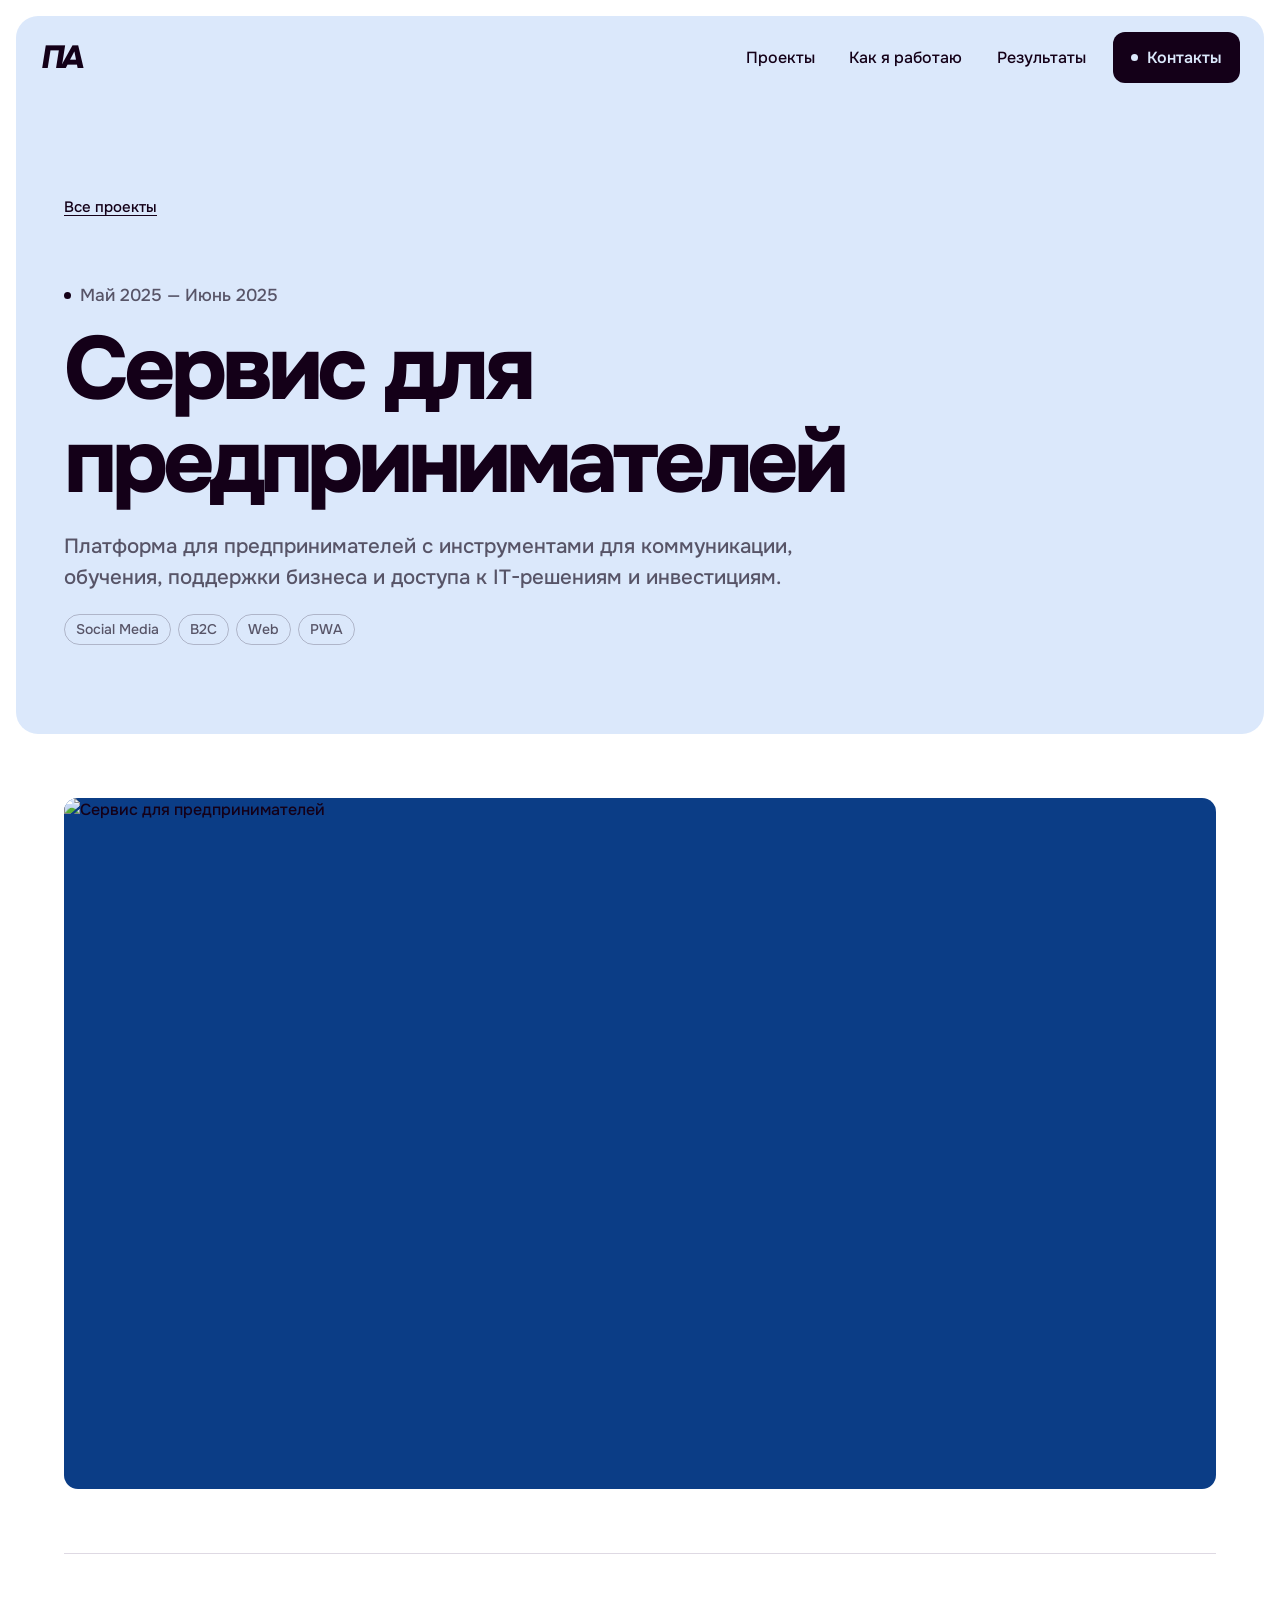
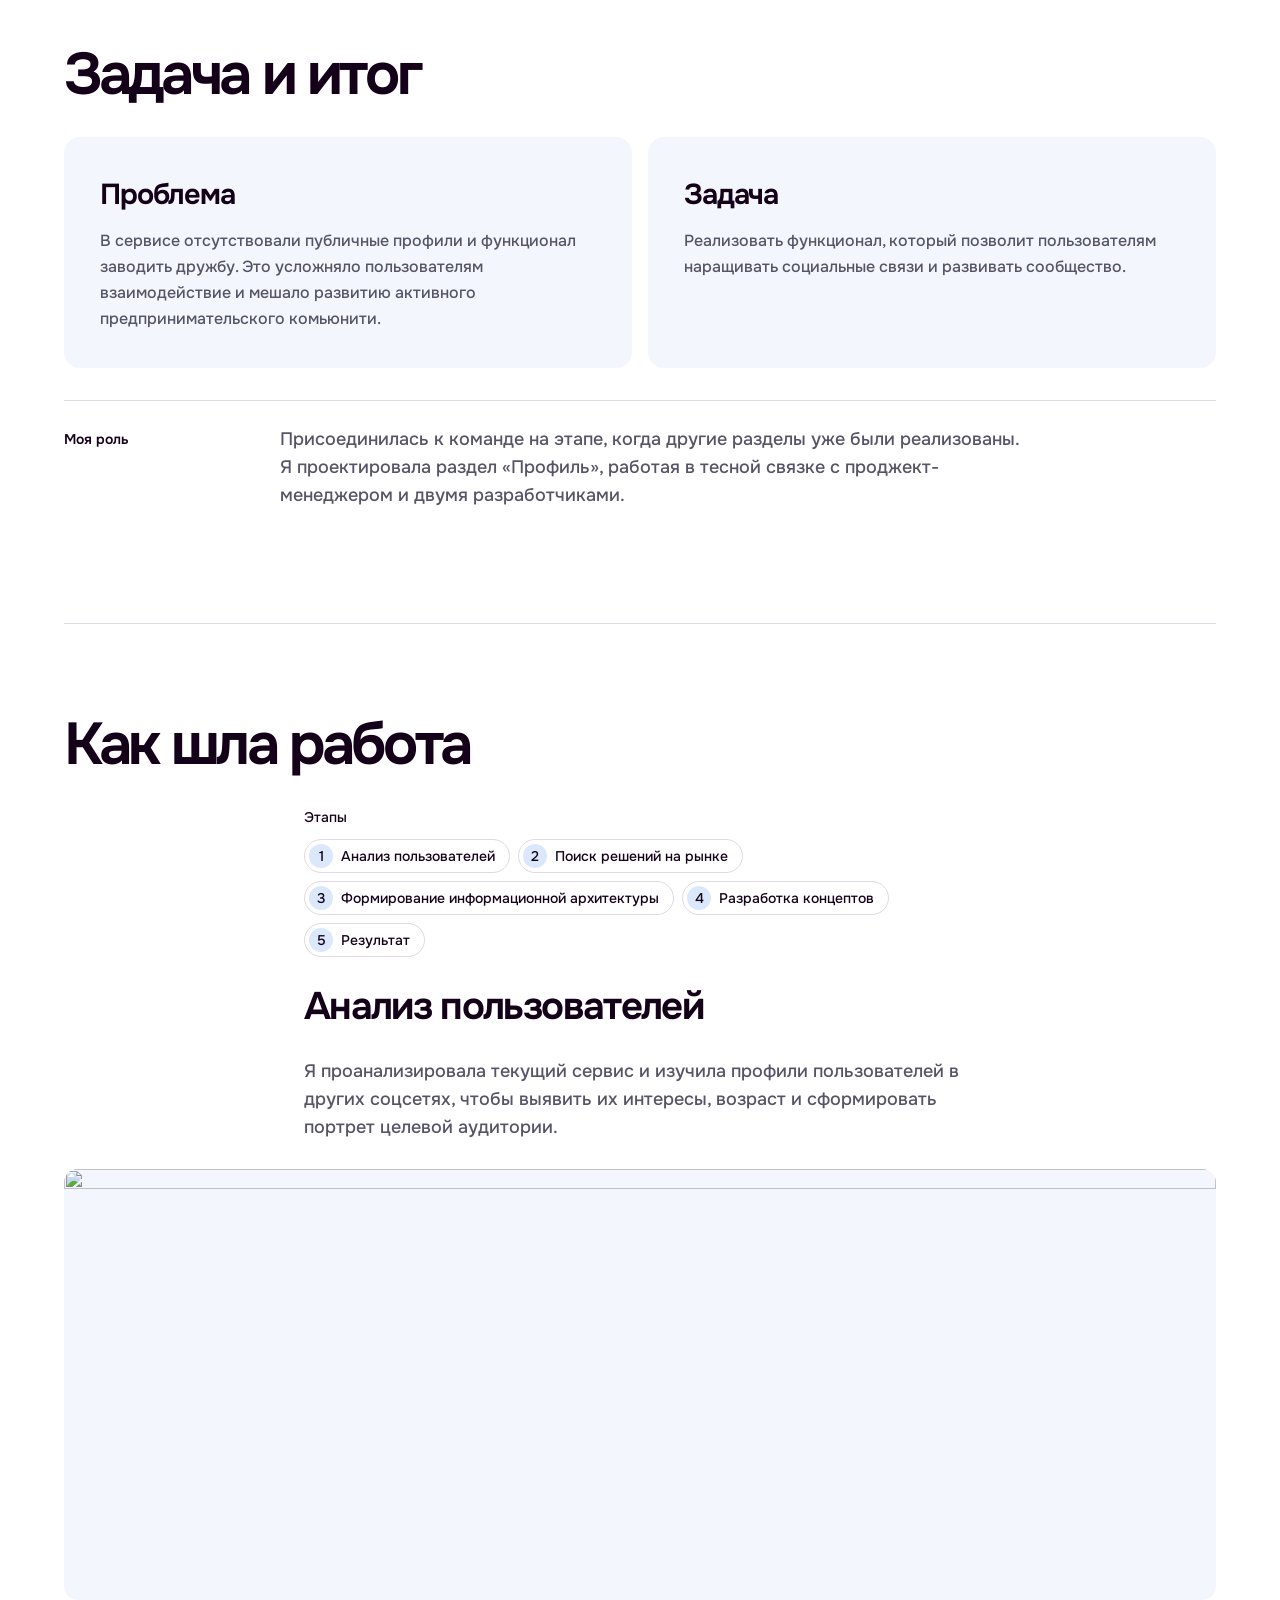
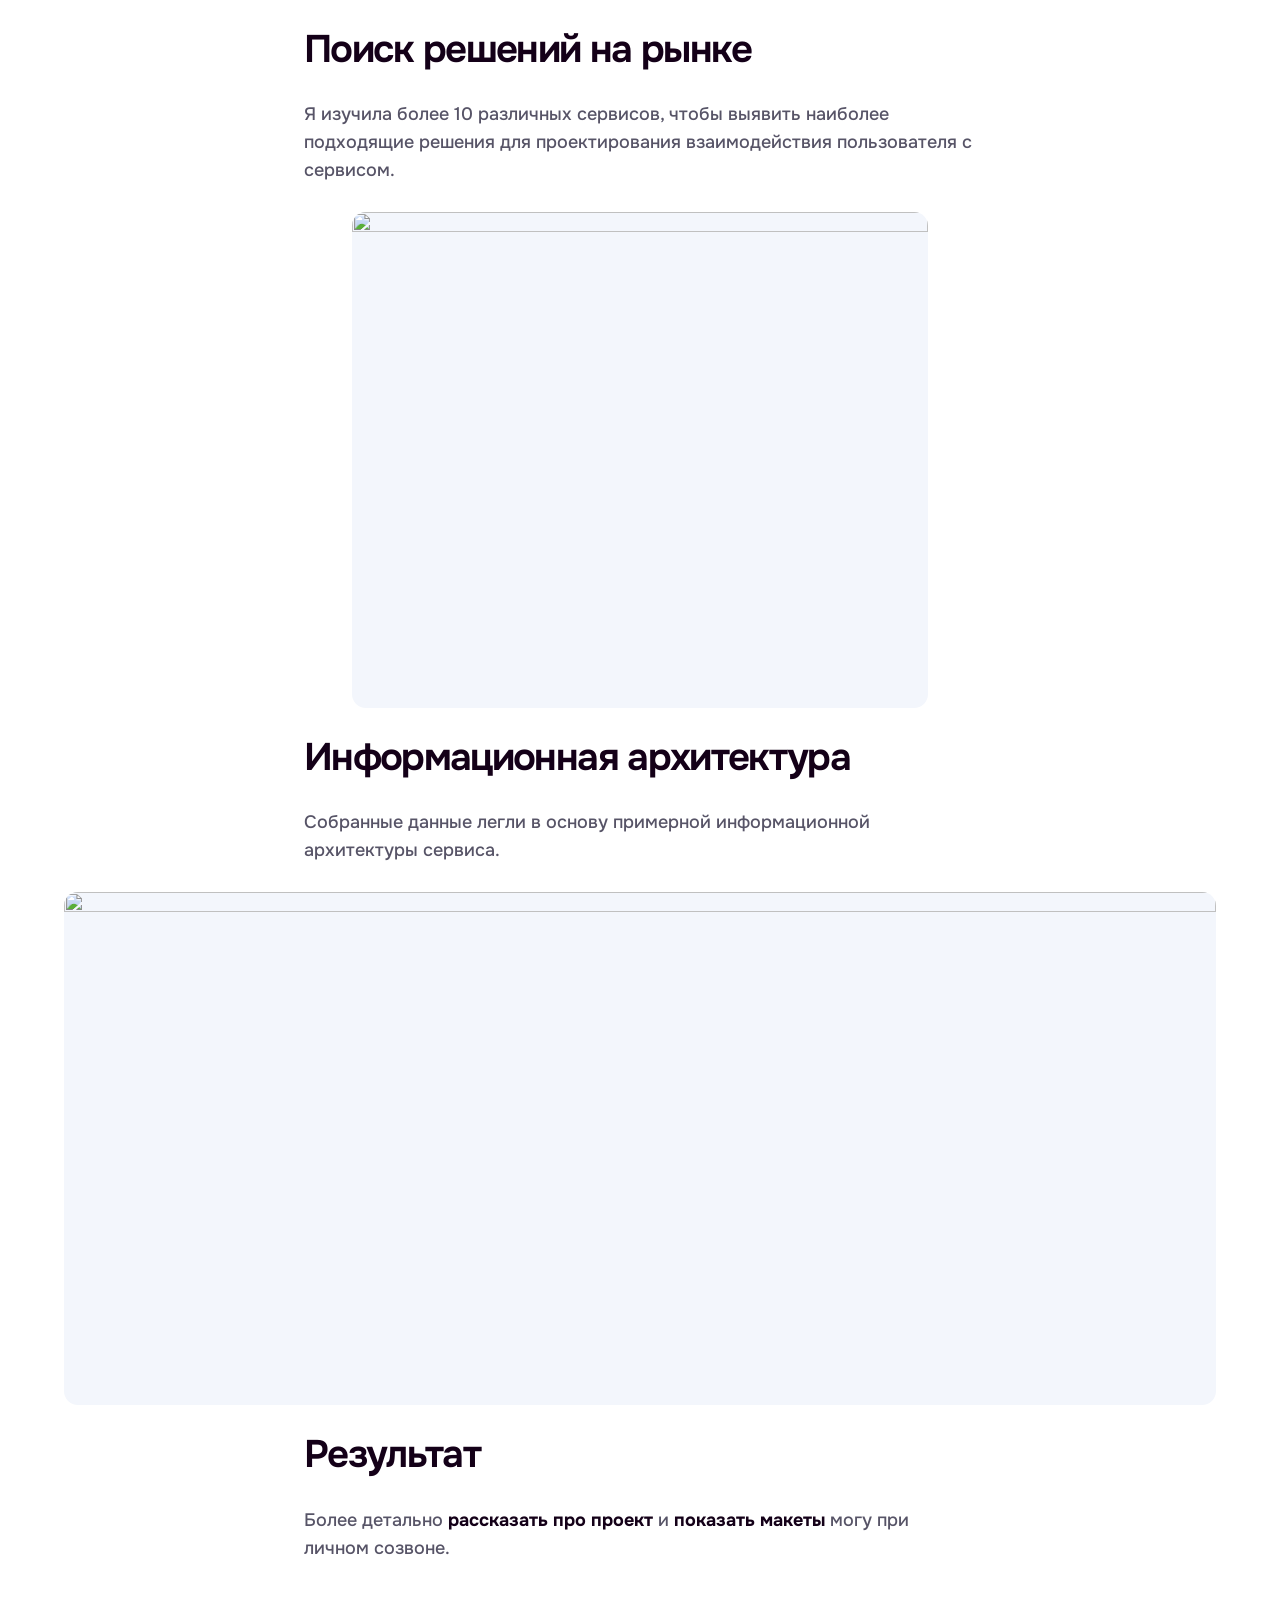
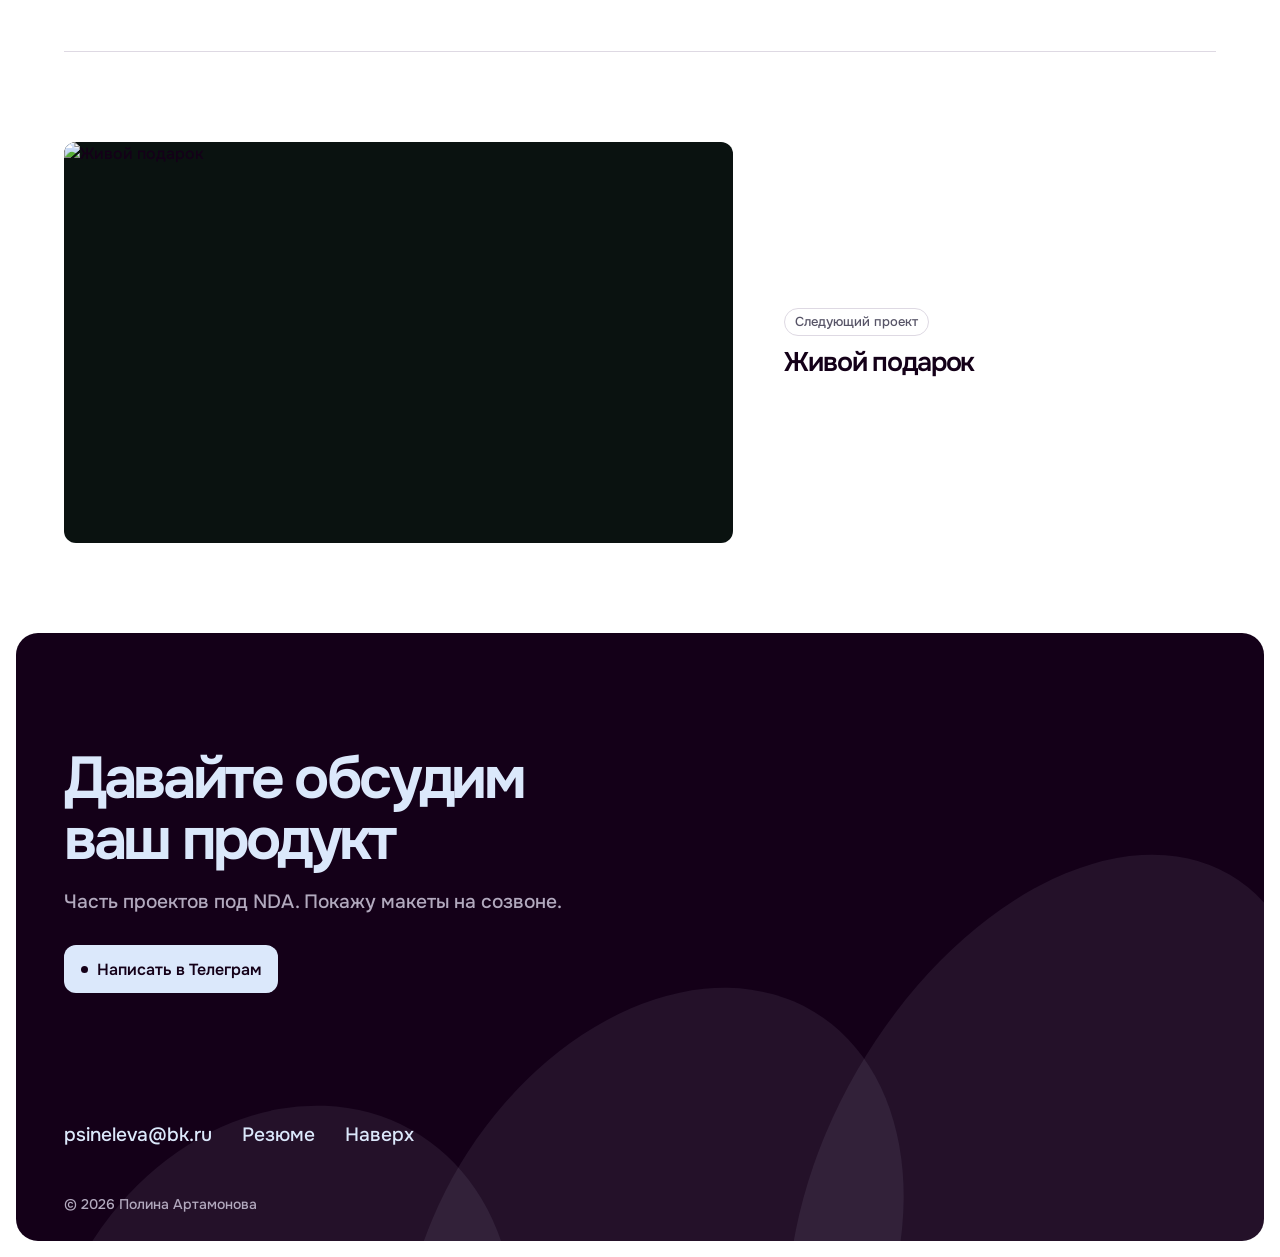
==== case-biz.html @ 7bfce1c7 "Переделать портфолио по референсу Mammut Studios" ====
<!doctype html>
<!-- Собрано tools/build.mjs. Правьте tools/case-template.html и js/cases.js. -->
<html lang="ru">
<head>
  <meta charset="utf-8" />
  <meta name="viewport" content="width=device-width, initial-scale=1" />
  <title>Сервис для предпринимателей — Полина Артамонова</title>
  <meta name="description" content="Платформа для предпринимателей с инструментами для коммуникации, обучения, поддержки бизнеса и доступа к IT-решениям и инвестициям." />
  <link rel="canonical" href="https://polly-aaaaa.github.io/portfolio-redesign/case-biz.html" />
  <meta property="og:type" content="article" />
  <meta property="og:site_name" content="Полина Артамонова — UI/UX-дизайнер" />
  <meta property="og:title" content="Сервис для предпринимателей" />
  <meta property="og:description" content="Платформа для предпринимателей с инструментами для коммуникации, обучения, поддержки бизнеса и доступа к IT-решениям и инвестициям." />
  <meta property="og:url" content="https://polly-aaaaa.github.io/portfolio-redesign/case-biz.html" />
  <meta property="og:image" content="https://polly-aaaaa.github.io/portfolio-redesign/assets/og/biz.jpg" />
  <meta property="og:image:width" content="1200" />
  <meta property="og:image:height" content="630" />
  <meta name="twitter:card" content="summary_large_image" />
  <link rel="icon" href="assets/favicon.svg" type="image/svg+xml" />
  <link rel="icon" href="assets/favicon-32.png" sizes="32x32" type="image/png" />
  <link rel="apple-touch-icon" href="assets/apple-touch-icon.png" />
  <link rel="stylesheet" href="css/fonts.css?v=4" />
  <link rel="stylesheet" href="css/tw.css" />
  <link rel="stylesheet" href="css/site.css?v=4" />
  <script src="js/case.js?v=4" defer></script>
  <script src="js/site.js?v=4" defer></script>
</head>
<body id="top">
  <a class="skip-link" href="#main">К содержанию</a>
  <div class="read-progress" aria-hidden="true"></div>
  <header class="site-header">
    <nav id="nav" class="nav" aria-label="Основная навигация">
      <a class="wordmark" href="index.html" aria-label="Полина Артамонова — главная"><span aria-hidden="true">ПА</span></a>
      <button id="menuBtn" class="menu-toggle" type="button" aria-label="Меню" aria-controls="menu" aria-expanded="false" hidden><span></span><span></span></button>
      <ul id="menu" class="nav-links">
        <li><a href="index.html#work">Проекты</a></li>
        <li><a href="index.html#process">Как я работаю</a></li>
        <li><a href="index.html#results">Результаты</a></li>
        <li><a class="button button-dark nav-contact" href="#contact">Контакты</a></li>
      </ul>
    </nav>
  </header>

  <main id="main">

  <section class="panel case-hero">
    <div class="shell">
      <a class="back-link link-u" href="index.html#work">Все проекты</a>
      <p class="case-kicker section-label reveal">Май 2025 — Июнь 2025</p>
      <h1 data-split class="display case-title">Сервис для предпринимателей</h1>
      <p class="case-lead reveal" style="--stagger: 160ms">Платформа для предпринимателей с инструментами для коммуникации, обучения, поддержки бизнеса и доступа к IT-решениям и инвестициям.</p>
      <p class="case-tags reveal" style="--stagger: 230ms"><span class="pill">Social Media</span><span class="pill">B2C</span><span class="pill">Web</span><span class="pill">PWA</span></p>
    </div>
  </section>
  <div class="shell case-body">
  <div class="case-visual">
    <div class="case-figure" style="background: #0b3d86"><a href="assets/biz.webp" data-zoom aria-label="Увеличить: Сервис для предпринимателей"><img src="assets/biz.webp" width="2000" height="1200" alt="Сервис для предпринимателей" fetchpriority="high" decoding="async" class="" /></a></div>
  </div>
  <section class="case-section">
    <h2 class="reveal display case-section-title">Задача и итог</h2>
    <div class="mt-8">
      <div class="grid gap-4 md:grid-cols-2">
    <div class="reveal case-note">
      <p class="case-note-title">Проблема</p>
      <p class="prose-case mt-3 leading-relaxed">В сервисе отсутствовали публичные профили и функционал заводить дружбу. Это усложняло пользователям взаимодействие и мешало развитию активного предпринимательского комьюнити.</p>
    </div><div class="reveal case-note">
      <p class="case-note-title">Задача</p>
      <p class="prose-case mt-3 leading-relaxed">Реализовать функционал, который позволит пользователям наращивать социальные связи и развивать сообщество.</p>
    </div>
  </div>
      <div class="mt-8"><div class="case-rule reveal grid gap-3 border-t py-6 md:grid-cols-[11rem_1fr] md:gap-10">
    <p class="case-marker pt-1 text-sm font-semibold">Моя роль</p>
    <div><p class="prose-case max-w-[62ch] text-base leading-relaxed sm:text-lg">Присоединилась к команде на этапе, когда другие разделы уже были реализованы. Я проектировала раздел «Профиль», работая в тесной связке с проджект-менеджером и двумя разработчиками.</p></div>
  </div></div>

    </div>
  </section><section class="case-section">
      <h2 class="reveal display case-section-title mb-8">Как шла работа</h2>
      <div class="space-y-7">

        <div class="reveal mx-auto max-w-2xl">
    <p class="text-sm">Этапы</p>
    <ol class="mt-3 flex flex-wrap gap-2"><li class="case-rule flex items-center gap-2 rounded-full border py-1 pl-1 pr-3.5 text-sm"><span class="stage-dot grid h-6 w-6 place-items-center rounded-full" aria-hidden="true">1</span>Анализ пользователей</li><li class="case-rule flex items-center gap-2 rounded-full border py-1 pl-1 pr-3.5 text-sm"><span class="stage-dot grid h-6 w-6 place-items-center rounded-full" aria-hidden="true">2</span>Поиск решений на рынке</li><li class="case-rule flex items-center gap-2 rounded-full border py-1 pl-1 pr-3.5 text-sm"><span class="stage-dot grid h-6 w-6 place-items-center rounded-full" aria-hidden="true">3</span>Формирование информационной архитектуры</li><li class="case-rule flex items-center gap-2 rounded-full border py-1 pl-1 pr-3.5 text-sm"><span class="stage-dot grid h-6 w-6 place-items-center rounded-full" aria-hidden="true">4</span>Разработка концептов</li><li class="case-rule flex items-center gap-2 rounded-full border py-1 pl-1 pr-3.5 text-sm"><span class="stage-dot grid h-6 w-6 place-items-center rounded-full" aria-hidden="true">5</span>Результат</li>
    </ol>
  </div>
        <h3 class="case-subtitle reveal mx-auto max-w-2xl">Анализ пользователей</h3>
<p class="reveal prose-case mx-auto max-w-2xl text-base leading-relaxed sm:text-lg">Я проанализировала текущий сервис и изучила профили пользователей в других соцсетях, чтобы выявить их интересы, возраст и сформировать портрет целевой аудитории.</p>
<figure class="reveal ">
    <div class="case-figure"><a href="assets/cases/biz-02.webp" data-zoom aria-label="Увеличить изображение"><img src="assets/cases/biz-02.webp" width="1024" height="383" alt="" loading="lazy" decoding="async" class="" /></a></div>

  </figure>
<h3 class="case-subtitle reveal mx-auto max-w-2xl">Поиск решений на рынке</h3>
<p class="reveal prose-case mx-auto max-w-2xl text-base leading-relaxed sm:text-lg">Я изучила более 10 различных сервисов, чтобы выявить наиболее подходящие решения для проектирования взаимодействия пользователя с сервисом.</p>
<figure class="reveal mx-auto max-w-xl">
    <div class="case-figure"><a href="assets/cases/biz-03.webp" data-zoom aria-label="Увеличить изображение"><img src="assets/cases/biz-03.webp" width="947" height="816" alt="" loading="lazy" decoding="async" class="" /></a></div>

  </figure>
<h3 class="case-subtitle reveal mx-auto max-w-2xl">Информационная архитектура</h3>
<p class="reveal prose-case mx-auto max-w-2xl text-base leading-relaxed sm:text-lg">Собранные данные легли в основу примерной информационной архитектуры сервиса.</p>
<figure class="reveal ">
    <div class="case-figure"><a href="assets/cases/biz-04.webp" data-zoom aria-label="Увеличить изображение"><img src="assets/cases/biz-04.webp" width="1527" height="680" alt="" loading="lazy" decoding="async" class="" /></a></div>

  </figure>
<h3 class="case-subtitle reveal mx-auto max-w-2xl">Результат</h3>
<p class="reveal prose-case mx-auto max-w-2xl text-base leading-relaxed sm:text-lg">Более детально <b>рассказать про проект</b> и <b>показать макеты</b> могу при личном созвоне.</p>
      </div>
    </section>
  <section class="case-section">
    <a href="case-gift.html" class="project project-featured reveal">
      <div class="project-media" style="--cover: #0a1210">
        <img src="assets/gift.webp" width="1800" height="1080" alt="Живой подарок" loading="lazy" decoding="async" class="" />
      </div>
      <div class="project-copy">
        <p class="project-meta">Следующий проект</p>
        <h2 class="project-title">Живой подарок</h2>
      </div>
    </a>
  </section>
  </div>
  </main>
  <footer id="contact" class="panel contact dark-panel" aria-labelledby="contact-title" data-nav-dark>
    <div class="motif" aria-hidden="true"><i></i><i></i><i></i></div>
    <div class="shell contact-inner">
      <div class="reveal">
        <h2 id="contact-title" class="display section-title">Давайте обсудим ваш продукт</h2>
        <p>Часть проектов под NDA. Покажу макеты на созвоне.</p>
        <a href="https://t.me/p_p_polly" target="_blank" rel="noopener" class="button button-light">Написать в Телеграм</a>
      </div>
      <div class="footer-links reveal">
        <a href="mailto:psineleva@bk.ru">psineleva@bk.ru</a>
        <a href="https://drive.google.com/file/d/1vTA9CH9CJkSyZ6TN2uQzDy6aibkoubeJ/view" target="_blank" rel="noopener">Резюме</a>
        <a href="#top">Наверх</a>
      </div>
      <p class="copyright">© 2026 Полина Артамонова</p>
    </div>
  </footer>

  <dialog id="lightbox" class="lightbox" aria-label="Увеличенное изображение">
    <form method="dialog" class="lightbox-controls"><button class="button lightbox-close" autofocus>Закрыть</button></form>
  </dialog>
</body>
</html>
---- css/fonts.css ----
@font-face {
  font-family: 'Onest';
  font-style: normal;
  font-weight: 400 900;
  font-display: swap;
  src: url(../assets/fonts/onest-latin.woff2) format('woff2');
  unicode-range: U+0000-00FF, U+0131, U+0152-0153, U+02BB-02BC, U+02C6, U+02DA, U+02DC, U+0304, U+0308, U+0329, U+2000-206F, U+20AC, U+2122, U+2191, U+2193, U+2212, U+2215, U+FEFF, U+FFFD;
}

@font-face {
  font-family: 'Onest';
  font-style: normal;
  font-weight: 400 900;
  font-display: swap;
  src: url(../assets/fonts/onest-cyrillic.woff2) format('woff2');
  unicode-range: U+0301, U+0400-045F, U+0490-0491, U+04B0-04B1, U+2116;
}
---- css/tw.css ----
*,:after,:before{--tw-border-spacing-x:0;--tw-border-spacing-y:0;--tw-translate-x:0;--tw-translate-y:0;--tw-rotate:0;--tw-skew-x:0;--tw-skew-y:0;--tw-scale-x:1;--tw-scale-y:1;--tw-pan-x: ;--tw-pan-y: ;--tw-pinch-zoom: ;--tw-scroll-snap-strictness:proximity;--tw-gradient-from-position: ;--tw-gradient-via-position: ;--tw-gradient-to-position: ;--tw-ordinal: ;--tw-slashed-zero: ;--tw-numeric-figure: ;--tw-numeric-spacing: ;--tw-numeric-fraction: ;--tw-ring-inset: ;--tw-ring-offset-width:0px;--tw-ring-offset-color:#fff;--tw-ring-color:rgba(59,130,246,.5);--tw-ring-offset-shadow:0 0 #0000;--tw-ring-shadow:0 0 #0000;--tw-shadow:0 0 #0000;--tw-shadow-colored:0 0 #0000;--tw-blur: ;--tw-brightness: ;--tw-contrast: ;--tw-grayscale: ;--tw-hue-rotate: ;--tw-invert: ;--tw-saturate: ;--tw-sepia: ;--tw-drop-shadow: ;--tw-backdrop-blur: ;--tw-backdrop-brightness: ;--tw-backdrop-contrast: ;--tw-backdrop-grayscale: ;--tw-backdrop-hue-rotate: ;--tw-backdrop-invert: ;--tw-backdrop-opacity: ;--tw-backdrop-saturate: ;--tw-backdrop-sepia: ;--tw-contain-size: ;--tw-contain-layout: ;--tw-contain-paint: ;--tw-contain-style: }::backdrop{--tw-border-spacing-x:0;--tw-border-spacing-y:0;--tw-translate-x:0;--tw-translate-y:0;--tw-rotate:0;--tw-skew-x:0;--tw-skew-y:0;--tw-scale-x:1;--tw-scale-y:1;--tw-pan-x: ;--tw-pan-y: ;--tw-pinch-zoom: ;--tw-scroll-snap-strictness:proximity;--tw-gradient-from-position: ;--tw-gradient-via-position: ;--tw-gradient-to-position: ;--tw-ordinal: ;--tw-slashed-zero: ;--tw-numeric-figure: ;--tw-numeric-spacing: ;--tw-numeric-fraction: ;--tw-ring-inset: ;--tw-ring-offset-width:0px;--tw-ring-offset-color:#fff;--tw-ring-color:rgba(59,130,246,.5);--tw-ring-offset-shadow:0 0 #0000;--tw-ring-shadow:0 0 #0000;--tw-shadow:0 0 #0000;--tw-shadow-colored:0 0 #0000;--tw-blur: ;--tw-brightness: ;--tw-contrast: ;--tw-grayscale: ;--tw-hue-rotate: ;--tw-invert: ;--tw-saturate: ;--tw-sepia: ;--tw-drop-shadow: ;--tw-backdrop-blur: ;--tw-backdrop-brightness: ;--tw-backdrop-contrast: ;--tw-backdrop-grayscale: ;--tw-backdrop-hue-rotate: ;--tw-backdrop-invert: ;--tw-backdrop-opacity: ;--tw-backdrop-saturate: ;--tw-backdrop-sepia: ;--tw-contain-size: ;--tw-contain-layout: ;--tw-contain-paint: ;--tw-contain-style: }/*! tailwindcss v3.4.17 | MIT License | https://tailwindcss.com*/*,:after,:before{box-sizing:border-box;border:0 solid #e5e7eb}:after,:before{--tw-content:""}:host,html{line-height:1.5;-webkit-text-size-adjust:100%;-moz-tab-size:4;-o-tab-size:4;tab-size:4;font-family:ui-sans-serif,system-ui,sans-serif,Apple Color Emoji,Segoe UI Emoji,Segoe UI Symbol,Noto Color Emoji;font-feature-settings:normal;font-variation-settings:normal;-webkit-tap-highlight-color:transparent}body{margin:0;line-height:inherit}hr{height:0;color:inherit;border-top-width:1px}abbr:where([title]){-webkit-text-decoration:underline dotted;text-decoration:underline dotted}h1,h2,h3,h4,h5,h6{font-size:inherit;font-weight:inherit}a{color:inherit;text-decoration:inherit}b,strong{font-weight:bolder}code,kbd,pre,samp{font-family:ui-monospace,SFMono-Regular,Menlo,Monaco,Consolas,Liberation Mono,Courier New,monospace;font-feature-settings:normal;font-variation-settings:normal;font-size:1em}small{font-size:80%}sub,sup{font-size:75%;line-height:0;position:relative;vertical-align:baseline}sub{bottom:-.25em}sup{top:-.5em}table{text-indent:0;border-color:inherit;border-collapse:collapse}button,input,optgroup,select,textarea{font-family:inherit;font-feature-settings:inherit;font-variation-settings:inherit;font-size:100%;font-weight:inherit;line-height:inherit;letter-spacing:inherit;color:inherit;margin:0;padding:0}button,select{text-transform:none}button,input:where([type=button]),input:where([type=reset]),input:where([type=submit]){-webkit-appearance:button;background-color:transparent;background-image:none}:-moz-focusring{outline:auto}:-moz-ui-invalid{box-shadow:none}progress{vertical-align:baseline}::-webkit-inner-spin-button,::-webkit-outer-spin-button{height:auto}[type=search]{-webkit-appearance:textfield;outline-offset:-2px}::-webkit-search-decoration{-webkit-appearance:none}::-webkit-file-upload-button{-webkit-appearance:button;font:inherit}summary{display:list-item}blockquote,dd,dl,figure,h1,h2,h3,h4,h5,h6,hr,p,pre{margin:0}fieldset{margin:0}fieldset,legend{padding:0}menu,ol,ul{list-style:none;margin:0;padding:0}dialog{padding:0}textarea{resize:vertical}input::-moz-placeholder,textarea::-moz-placeholder{opacity:1;color:#9ca3af}input::placeholder,textarea::placeholder{opacity:1;color:#9ca3af}[role=button],button{cursor:pointer}:disabled{cursor:default}audio,canvas,embed,iframe,img,object,svg,video{display:block;vertical-align:middle}img,video{max-width:100%;height:auto}[hidden]:where(:not([hidden=until-found])){display:none}.mx-auto{margin-left:auto;margin-right:auto}.mb-8{margin-bottom:2rem}.mt-12{margin-top:3rem}.mt-3{margin-top:.75rem}.mt-4{margin-top:1rem}.mt-6{margin-top:1.5rem}.mt-8{margin-top:2rem}.block{display:block}.flex{display:flex}.grid{display:grid}.hidden{display:none}.h-6{height:1.5rem}.w-6{width:1.5rem}.max-w-2xl{max-width:42rem}.max-w-\[62ch\]{max-width:62ch}.max-w-xl{max-width:36rem}.transform{transform:translate(var(--tw-translate-x),var(--tw-translate-y)) rotate(var(--tw-rotate)) skewX(var(--tw-skew-x)) skewY(var(--tw-skew-y)) scaleX(var(--tw-scale-x)) scaleY(var(--tw-scale-y))}.list-disc{list-style-type:disc}.flex-wrap{flex-wrap:wrap}.place-items-center{place-items:center}.items-start{align-items:flex-start}.items-center{align-items:center}.gap-2{gap:.5rem}.gap-3{gap:.75rem}.gap-4{gap:1rem}.gap-6{gap:1.5rem}.gap-8{gap:2rem}.gap-x-10{-moz-column-gap:2.5rem;column-gap:2.5rem}.gap-y-12{row-gap:3rem}.space-y-2\.5>:not([hidden])~:not([hidden]){--tw-space-y-reverse:0;margin-top:calc(.625rem*(1 - var(--tw-space-y-reverse)));margin-bottom:calc(.625rem*var(--tw-space-y-reverse))}.space-y-4>:not([hidden])~:not([hidden]){--tw-space-y-reverse:0;margin-top:calc(1rem*(1 - var(--tw-space-y-reverse)));margin-bottom:calc(1rem*var(--tw-space-y-reverse))}.space-y-7>:not([hidden])~:not([hidden]){--tw-space-y-reverse:0;margin-top:calc(1.75rem*(1 - var(--tw-space-y-reverse)));margin-bottom:calc(1.75rem*var(--tw-space-y-reverse))}.rounded-full{border-radius:9999px}.border{border-width:1px}.border-t{border-top-width:1px}.py-1{padding-top:.25rem;padding-bottom:.25rem}.py-6{padding-top:1.5rem;padding-bottom:1.5rem}.pl-1{padding-left:.25rem}.pl-5{padding-left:1.25rem}.pr-3\.5{padding-right:.875rem}.pt-1{padding-top:.25rem}.pt-4{padding-top:1rem}.text-center{text-align:center}.text-base{font-size:1rem;line-height:1.5rem}.text-sm{font-size:.875rem;line-height:1.25rem}.font-semibold{font-weight:600}.leading-relaxed{line-height:1.625}.filter{filter:var(--tw-blur) var(--tw-brightness) var(--tw-contrast) var(--tw-grayscale) var(--tw-hue-rotate) var(--tw-invert) var(--tw-saturate) var(--tw-sepia) var(--tw-drop-shadow)}@media (min-width:640px){.sm\:grid-cols-2{grid-template-columns:repeat(2,minmax(0,1fr))}.sm\:text-lg{font-size:1.125rem;line-height:1.75rem}.sm\:text-xl{font-size:1.25rem;line-height:1.75rem}}@media (min-width:768px){.md\:grid-cols-2{grid-template-columns:repeat(2,minmax(0,1fr))}.md\:grid-cols-\[11rem_1fr\]{grid-template-columns:11rem 1fr}.md\:gap-10{gap:2.5rem}}
---- css/site.css ----
:root {
  --ink: #140018;
  --blue: #dbe8fb;
  --surface: #f3f6fc;
  --muted: #575467;
  --muted-light: #b2a9be;
  --line: #ded9e3;
  --edge: 16px;
  --gutter: clamp(32px, 5vw, 92px);
  --radius: 22px;
  --ease: cubic-bezier(.22, 1, .36, 1);
  --sans: Onest, 'Helvetica Neue', Arial, sans-serif;
}

html { scroll-behavior: smooth; scroll-padding-top: 88px; }
body { margin: 0; background: #fff; color: var(--ink); font-family: var(--sans); font-weight: 500; }
::selection { background: #b6d0f5; color: var(--ink); }
:focus-visible { outline: 2px solid currentColor; outline-offset: 5px; }

.shell { width: min(1280px, calc(100% - 2 * var(--gutter))); margin-inline: auto; }
.panel .shell { width: min(1280px, calc(100% - 2 * max(16px, var(--gutter) - var(--edge)))); }
.panel { margin-inline: var(--edge); border-radius: var(--radius); }
.dark-panel { background: var(--ink); color: var(--blue); }
.section { --section-spacing: clamp(74px, 10vw, 148px); padding-block: var(--section-spacing); scroll-margin-top: calc(12px - var(--section-spacing)); }
.split-section { display: grid; gap: 30px; }
.display { font-weight: 660; letter-spacing: -.057em; line-height: 1.04; }
.section-title { font-size: clamp(2.35rem, 4.6vw, 4.15rem); text-wrap: balance; }
.section-label { display: flex; align-items: baseline; gap: 9px; color: var(--muted); font-size: clamp(1rem, 1.35vw, 1.2rem); }
.section-label::before { content: ''; flex: none; align-self: center; width: 7px; height: 7px; border-radius: 50%; background: var(--ink); }
.dark-panel .section-label { color: var(--muted-light); }
.dark-panel .section-label::before { background: var(--blue); }
.link-u { text-decoration: underline; text-decoration-color: currentColor; text-underline-offset: .2em; }
.skip-link { position: fixed; z-index: 120; inset: 10px auto auto 10px; padding: 10px 14px; background: var(--ink); color: white; transform: translateY(-150%); }
.skip-link:focus { transform: none; }

.site-header { position: fixed; z-index: 50; top: 26px; inset-inline: calc(var(--edge) + 16px); color: var(--ink); }
.site-header.is-dark, .site-header.is-dark .wordmark, .site-header.is-dark .nav-links a:not(.button) { color: var(--blue); }
.nav { display: grid; grid-template-columns: 1fr auto; align-items: center; gap: 8px 16px; max-width: 1550px; margin-inline: auto; }
.wordmark { justify-self: start; display: inline-flex; align-items: center; min-height: 44px; padding-inline: 2px 5px; font-size: 2rem; font-weight: 850; letter-spacing: -.14em; line-height: 1; }
.wordmark span { display: block; transform: skewX(-9deg); }
.nav-links { display: flex; flex-wrap: wrap; align-items: center; gap: 2px 12px; grid-column: 1 / -1; }
.nav-links a { display: inline-flex; align-items: center; min-height: 44px; padding-inline: 7px; font-size: .9375rem; white-space: nowrap; }
.nav-links a:not(.button):hover { text-decoration: underline; text-underline-offset: .23em; }
.nav-links .nav-contact { padding-inline: 15px; }
.site-header.is-dark .nav-contact { background: var(--blue); color: var(--ink); }
.menu-toggle { display: none; }
.nav.enhanced .menu-toggle { display: grid; place-content: center; gap: 5px; justify-self: end; width: 44px; height: 44px; border-radius: 13px; background: rgba(255,255,255,.66); color: var(--ink); backdrop-filter: blur(12px); }
.is-dark .nav.enhanced .menu-toggle { background: #332339; color: var(--blue); }
.menu-toggle span { width: 18px; height: 1.5px; background: currentColor; transition: transform .26s var(--ease); }
.menu-toggle[aria-expanded='true'] span:first-child { transform: translateY(3.25px) rotate(45deg); }
.menu-toggle[aria-expanded='true'] span:last-child { transform: translateY(-3.25px) rotate(-45deg); }
.nav.enhanced .nav-links { display: none; }
.nav.enhanced .menu-toggle[aria-expanded='true'] + .nav-links { display: grid; position: absolute; inset: 54px 0 auto auto; min-width: min(220px, 100%); padding: 10px; border-radius: 16px; color: var(--ink); background: var(--surface); box-shadow: 0 14px 38px #14001822; }
.nav.enhanced .nav-links .nav-contact { display: flex; }
.is-dark .nav.enhanced .menu-toggle[aria-expanded='true'] + .nav-links { color: var(--blue); background: #28172e; }

.button { display: inline-flex; align-items: center; justify-content: center; gap: 9px; min-height: 48px; padding: 9px 16px; border: 1px solid transparent; border-radius: 12px; font-size: 1rem; font-weight: 580; line-height: 1.2; white-space: nowrap; transition: background-color .25s, color .25s, transform .35s var(--ease); }
.button:hover { transform: translateY(-2px); }
.button:active { transform: translateY(0) scale(.98); }
.button-dark { background: var(--ink); color: var(--blue); }
.button-light { background: var(--blue); color: var(--ink); }
.button-dark:hover { background: #34213a; }
.button-light:hover { background: #fff; }
.nav-contact::before, .contact .button::before { content: ''; width: 7px; height: 7px; border-radius: 50%; background: currentColor; }
.button-line { border-color: #14001866; border-radius: 7px; min-height: 36px; padding: 6px 12px; font-size: .875rem; }
.button-line:hover { background: var(--ink); color: var(--blue); }

.lead-panel { margin-top: var(--edge); overflow: hidden; }
.hero { position: relative; isolation: isolate; display: grid; align-content: center; min-height: calc(100svh - 2 * var(--edge)); padding: 102px 17px 110px; overflow: hidden; background: var(--blue); }
.hero-copy { width: min(100%, 1100px); margin-inline: auto; }
.hero-intro { display: inline-block; padding: 5px 12px; margin-bottom: 14px; border: 1px solid var(--ink); border-radius: 999px; font-size: .875rem; line-height: 1.4; }
.hero-title { font-size: clamp(2.15rem, 11.9vw, 5.3rem); font-weight: 800; letter-spacing: -.055em; line-height: .99; }
.hero-title > span { display: block; }
.hero-lead { max-width: 48ch; margin-top: 26px; color: var(--muted); font-size: clamp(1rem, 1.45vw, 1.3rem); line-height: 1.4; }
.hero-actions { position: absolute; z-index: 1; inset: auto 17px 22px; display: flex; justify-content: space-between; gap: 8px; flex-wrap: wrap; }
.motif { position: absolute; z-index: -1; inset: 0; overflow: clip; pointer-events: none; }
.motif i { position: absolute; display: block; width: 36%; height: 90%; left: 3%; bottom: -66%; transform: rotate(29deg); border-radius: 50%; background: #ffffff55; }
.motif i:nth-child(2) { left: 33%; bottom: -58%; height: 103%; transform: rotate(31deg); }
.motif i:nth-child(3) { left: 65%; bottom: -49%; height: 117%; transform: rotate(30deg); }
.motion-ready .hero-title > span { animation: hero-in .9s var(--ease) both; }
.motion-ready .hero-title > span + span { animation-delay: .085s; }
.motion-ready .hero .motif { animation: motif-in 1.35s var(--ease) both; }
@keyframes hero-in { from { opacity: 0; transform: translateY(.27em); } to { opacity: 1; transform: none; } }
@keyframes motif-in { from { opacity: .25; transform: translateY(6%); } to { opacity: 1; transform: none; } }

.about { padding-block: clamp(72px, 14vw, 196px) clamp(76px, 13vw, 180px); }
.about-aside img { width: min(100%, 170px); aspect-ratio: 4 / 5; margin-top: 26px; object-fit: cover; object-position: center 35%; border-radius: 12px; }
.about-copy .section-title { font-size: clamp(2.8rem, 5vw, 4.75rem); max-width: 13ch; }
.about-copy p { margin-top: 24px; color: var(--muted-light); font-size: clamp(1.1rem, 1.6vw, 1.375rem); }
.about-links { display: grid; justify-items: start; gap: 14px; margin-top: clamp(35px, 5vw, 74px); font-size: clamp(1.2rem, 2vw, 1.75rem); letter-spacing: -.045em; }
.about-links a, .footer-links a { transition: color .25s, transform .3s var(--ease); }
.about-links a:hover, .footer-links a:hover { color: white; transform: translateX(4px); }

.section-heading { margin-bottom: clamp(36px, 6vw, 88px); }
.section-note { margin-top: 14px; color: var(--muted); font-size: clamp(1rem, 1.45vw, 1.25rem); }
.project-grid { display: grid; gap: clamp(40px, 7vw, 100px); align-items: start; }
.project { display: grid; gap: 16px; min-width: 0; }
.project-media { position: relative; overflow: hidden; border-radius: 12px; background: var(--cover, var(--blue)); }
.project-media img { width: 100%; height: auto; aspect-ratio: 5 / 3; object-fit: cover; transition: transform .65s var(--ease); }
.project-copy { min-width: 0; }
.project-meta { display: inline-flex; align-items: baseline; flex-wrap: wrap; gap: 4px 9px; padding: 5px 10px; border: 1px solid var(--line); border-radius: 999px; color: var(--muted); font-size: .8125rem; line-height: 1.25; }
.project-title { margin-top: 11px; font-size: clamp(1.45rem, 2.1vw, 2.15rem); font-weight: 600; letter-spacing: -.043em; line-height: 1.12; text-wrap: balance; transition: color .25s; }
.project-description { max-width: 52ch; margin-top: 11px; color: var(--muted); line-height: 1.55; }
.project-link { display: inline-block; margin-top: 12px; text-underline-offset: .19em; text-decoration: underline solid #1400184d; font-size: .875rem; }
.project-note { margin-top: 7px; color: var(--muted); font-size: .875rem; }
@media (hover: hover) {
  .project:hover img { transform: scale(1.045); }
  .project:hover .project-link { text-decoration-color: currentColor; }
}

.process { background: var(--blue); }
.process-intro { max-width: 51ch; margin-top: 21px; color: var(--muted); font-size: clamp(1.0625rem, 1.5vw, 1.25rem); line-height: 1.5; }
.process-list { display: grid; gap: 14px; margin-top: clamp(28px, 4vw, 56px); }
.process-list a { display: grid; gap: 8px; min-height: 112px; padding: clamp(18px, 2.6vw, 34px); border-radius: 16px; background: var(--surface); transition: background-color .25s, transform .35s var(--ease); }
.process-list a:hover { transform: translateY(-3px); background: white; }
.process-list h3 { font-size: clamp(1.25rem, 2.05vw, 1.85rem); font-weight: 650; letter-spacing: -.04em; }
.process-list p, .process-team { max-width: 63ch; color: var(--muted); line-height: 1.55; }
.process-team { margin-top: 26px; }
.process-team strong { display: block; margin-bottom: 3px; color: var(--ink); }

.results .section-heading { margin-bottom: 28px; }
.metrics { display: grid; gap: 14px; }
.metric { display: grid; gap: 14px; padding: clamp(22px, 3.4vw, 46px); border-radius: 16px; background: var(--ink); color: var(--blue); transition: background-color .25s, transform .35s var(--ease); }
.metric:hover { transform: translateY(-3px); background: #312035; }
.metric strong { font-size: clamp(3rem, 6.2vw, 5.75rem); font-weight: 750; letter-spacing: -.063em; line-height: .94; }
.metric span { max-width: 38ch; line-height: 1.4; }
.result-links { display: grid; margin-top: 38px; }
.result-links li { border-top: 1px solid var(--line); }
.result-links li:last-child { border-bottom: 1px solid var(--line); }
.result-links a { display: block; padding-block: 17px; transition: color .25s; }
.result-links a:hover { color: var(--muted); }

.contact { position: relative; isolation: isolate; margin-bottom: var(--edge); overflow: hidden; }
.contact .motif i { background: #e5daff13; }
.contact-inner { padding-block: clamp(66px, 9vw, 122px) 26px; }
.contact .section-title { max-width: 18ch; }
.contact .section-title + p { margin-top: 18px; color: var(--muted-light); font-size: clamp(1rem, 1.5vw, 1.25rem); }
.contact .button { margin-top: 28px; }
.footer-links { display: flex; flex-wrap: wrap; gap: 12px 30px; margin-top: clamp(47px, 10vw, 132px); font-size: clamp(1rem, 1.5vw, 1.35rem); }
.copyright { margin-top: 44px; color: var(--muted-light); font-size: .875rem; }

.case-hero { margin-top: var(--edge); padding-block: clamp(103px, 14vw, 190px) clamp(45px, 7vw, 100px); background: var(--blue); }
.back-link { display: inline-block; margin-bottom: clamp(26px, 5vw, 64px); font-size: .9375rem; }
.case-kicker { margin-bottom: 14px; }
.case-title { max-width: 20ch; font-size: clamp(2.4rem, 7vw, 6.25rem); font-weight: 770; text-wrap: balance; overflow-wrap: anywhere; }
.case-lead { max-width: 58ch; margin-top: 22px; color: var(--muted); font-size: clamp(1.0625rem, 1.6vw, 1.3rem); line-height: 1.5; }
.case-tags { display: flex; flex-wrap: wrap; gap: 7px; margin-top: 22px; }
.pill { display: inline-block; padding: 5px 11px; border: 1px solid #14001838; border-radius: 999px; font-size: .875rem; color: var(--muted); line-height: 1.3; }
.case-visual { padding-block: clamp(24px, 5vw, 70px); }
.case-cover, .case-figure { border-radius: 14px; overflow: hidden; background: var(--surface); }
.case-cover img, .case-figure img { width: 100%; height: auto; }
.case-figure [data-zoom] { display: block; width: 100%; cursor: zoom-in; }
.case-figure [data-zoom]:focus-visible { outline-offset: -4px; }
.case-caption { margin-top: 10px; color: var(--muted); font-size: .875rem; line-height: 1.5; }
.case-section { border-top: 1px solid var(--line); padding-block: clamp(44px, 7vw, 101px); }
.case-section-title { font-size: clamp(2rem, 4.6vw, 4rem); text-wrap: balance; }
.case-subtitle { margin-top: 20px; font-size: clamp(1.45rem, 3vw, 2.45rem); font-weight: 650; line-height: 1.15; letter-spacing: -.043em; }
.prose-case { color: var(--muted); }
.prose-case b { font-weight: 700; color: var(--ink); }
.prose-case a { text-decoration: underline; text-underline-offset: .18em; }
.case-note { padding: clamp(18px, 3vw, 36px); border-radius: 16px; background: var(--surface); }
.case-note-title { font-size: clamp(1.25rem, 2.4vw, 1.8rem); font-weight: 650; letter-spacing: -.04em; }
.case-rule { border-color: var(--line); }
.case-marker { color: var(--ink); }
.stage-dot { background: var(--blue); color: var(--ink); }
.case-results b { color: var(--ink); font-weight: 750; }
.read-progress { position: fixed; inset: 0 0 auto; z-index: 70; height: 2px; background: #7a6299; transform-origin: left; transform: scaleX(0); }
.proto-wrap { width: min(100%, 393px); margin-inline: auto; }
.proto { aspect-ratio: 393 / 852; background: #0f261d; }
.proto iframe { display: block; width: 100%; height: 100%; border: 0; }
.lightbox { width: 100%; height: 100%; max-width: none; max-height: none; margin: 0; padding: 64px min(5vw, 60px) 24px; background: #140018ef; }
.lightbox[open] { display: grid; place-items: center; }
.lightbox img { max-width: 100%; max-height: calc(100dvh - 88px); object-fit: contain; }
.lightbox-controls { position: absolute; right: 16px; top: 12px; }
.lightbox-close { background: var(--blue); color: var(--ink); }
html:has(.lightbox[open]) { overflow: hidden; }

.motion-ready .reveal { opacity: 0; transform: translateY(25px); transition: opacity .63s var(--ease), transform .8s var(--ease); transition-delay: var(--stagger, 0ms); }
.motion-ready .reveal.in, .motion-ready .reveal:focus-within { opacity: 1; transform: none; }
.motion-ready .reveal.in.preceding-anchor, .motion-ready .reveal:focus-within { transition: none; }
.word-mask { display: inline-block; max-width: 100%; overflow: clip; padding: .2em .03em; margin: -.2em -.03em; vertical-align: bottom; }
.word-mask.entered { overflow: visible; }
.word-mask span { display: inline-block; max-width: 100%; animation: word-in .82s var(--ease) both; animation-delay: var(--word-delay, 0ms); }
@keyframes word-in { from { opacity: 0; transform: translateY(70%); } to { opacity: 1; transform: none; } }

@media (min-width: 650px) {
  .hero { text-align: center; padding-inline: 40px; }
  .hero-title { font-size: clamp(4rem, 7.05vw, 7.9rem); }
  .hero-lead { margin: 40px auto 0; max-width: 610px; }
  .hero-actions { inset-inline: 32px; inset-block-end: 30px; }
  .split-section { grid-template-columns: minmax(170px, 1fr) minmax(0, 2.1fr); gap: clamp(32px, 5vw, 75px); }
  .about .split-section { grid-template-columns: minmax(185px, 1fr) minmax(0, 1.75fr); }
  .metrics { grid-template-columns: repeat(2, minmax(0, 1fr)); }
  .project-grid { grid-template-columns: repeat(12, minmax(0, 1fr)); gap: clamp(48px, 7vw, 104px) clamp(19px, 2.3vw, 34px); }
  .project-grid > .project:nth-child(1) { grid-column: span 5; margin-top: clamp(42px, 9vw, 130px); }
  .project-grid > .project:nth-child(2) { grid-column: span 7; }
  .project-grid > .project:nth-child(3) { grid-column: span 7; margin-top: clamp(26px, 5vw, 72px); }
  .project-grid > .project:nth-child(4) { grid-column: span 5; }
  .project-grid > .project:nth-child(1) img, .project-grid > .project:nth-child(4) img { aspect-ratio: 4 / 5; }
  .project-grid > .project:nth-child(2) img, .project-grid > .project:nth-child(3) img { aspect-ratio: 4 / 3; }
  .project-grid > .project-featured { grid-column: 1 / -1; }
  .project-featured { grid-template-columns: minmax(0, 1.55fr) minmax(0, 1fr); align-items: center; gap: clamp(24px, 4vw, 56px); }
}

@media (min-width: 820px) {
  .site-header { inset-inline: calc(var(--edge) + 24px); top: 32px; }
  .site-header.scrolled { top: 16px; }
  .nav-links { grid-column: auto; justify-self: end; }
  .nav.enhanced .menu-toggle { display: none; }
  .nav.enhanced .nav-links, .nav.enhanced .menu-toggle[aria-expanded='true'] + .nav-links { display: flex; position: static; grid-column: auto; gap: clamp(14px, 1.6vw, 26px); flex-wrap: nowrap; min-width: 0; padding: 0; color: inherit; background: transparent; box-shadow: none; }
  .nav-links a { font-size: 1rem; }
  .nav-links .nav-contact { min-height: 51px; padding-inline: 17px; }
  .site-header.scrolled:not(.is-dark) .nav-links { border-radius: 14px; background: #ffffffa6; backdrop-filter: blur(14px); }
  .site-header.scrolled.is-dark .nav-links { border-radius: 14px; background: #140018a6; backdrop-filter: blur(14px); }
}

@media (max-width: 380px) {
  .hero { padding-inline: 14px; }
  .hero-actions { inset-inline: 14px; }
  .about-aside img { width: 122px; }
}

@media (prefers-reduced-motion: reduce) {
  html { scroll-behavior: auto; }
  *, *::before, *::after { transition-duration: .01ms !important; animation-duration: .01ms !important; animation-delay: 0ms !important; }
  .motion-ready .reveal { opacity: 1; transform: none; }
  .project:hover img { transform: none; }
}
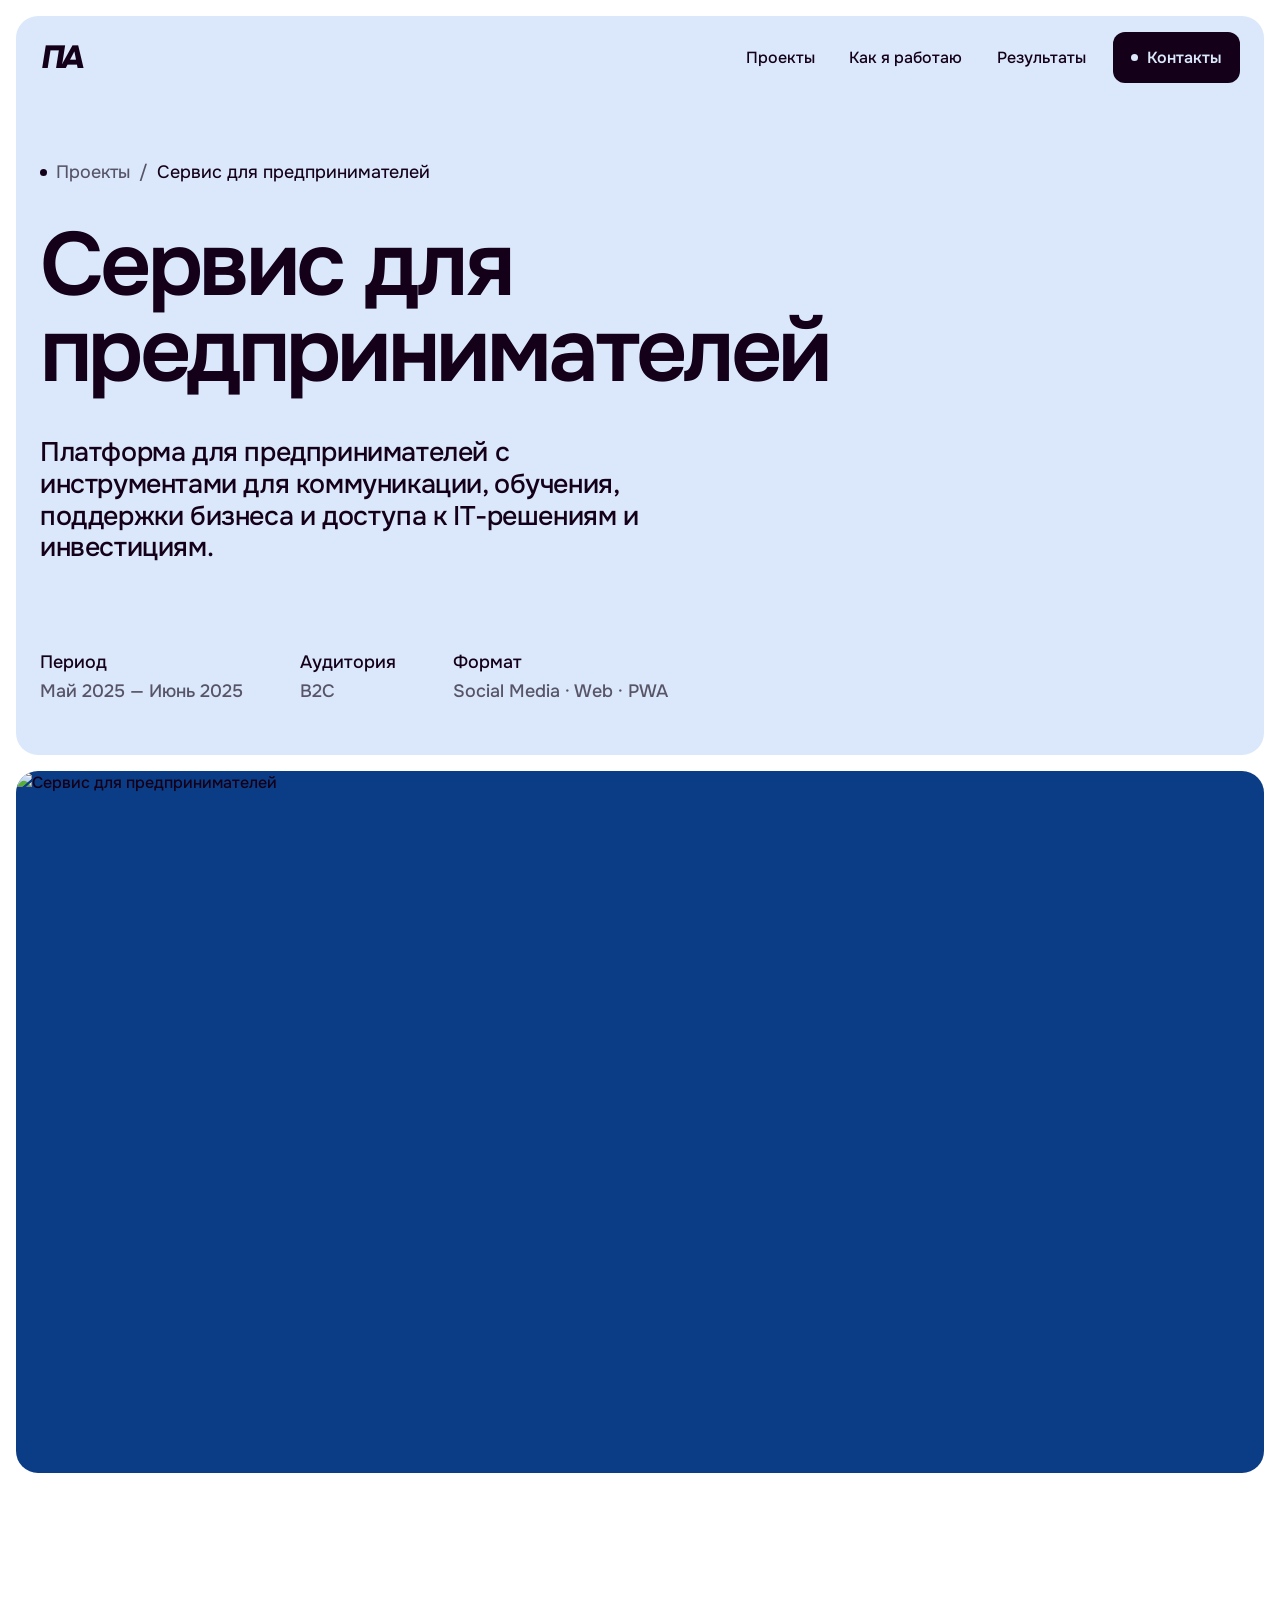
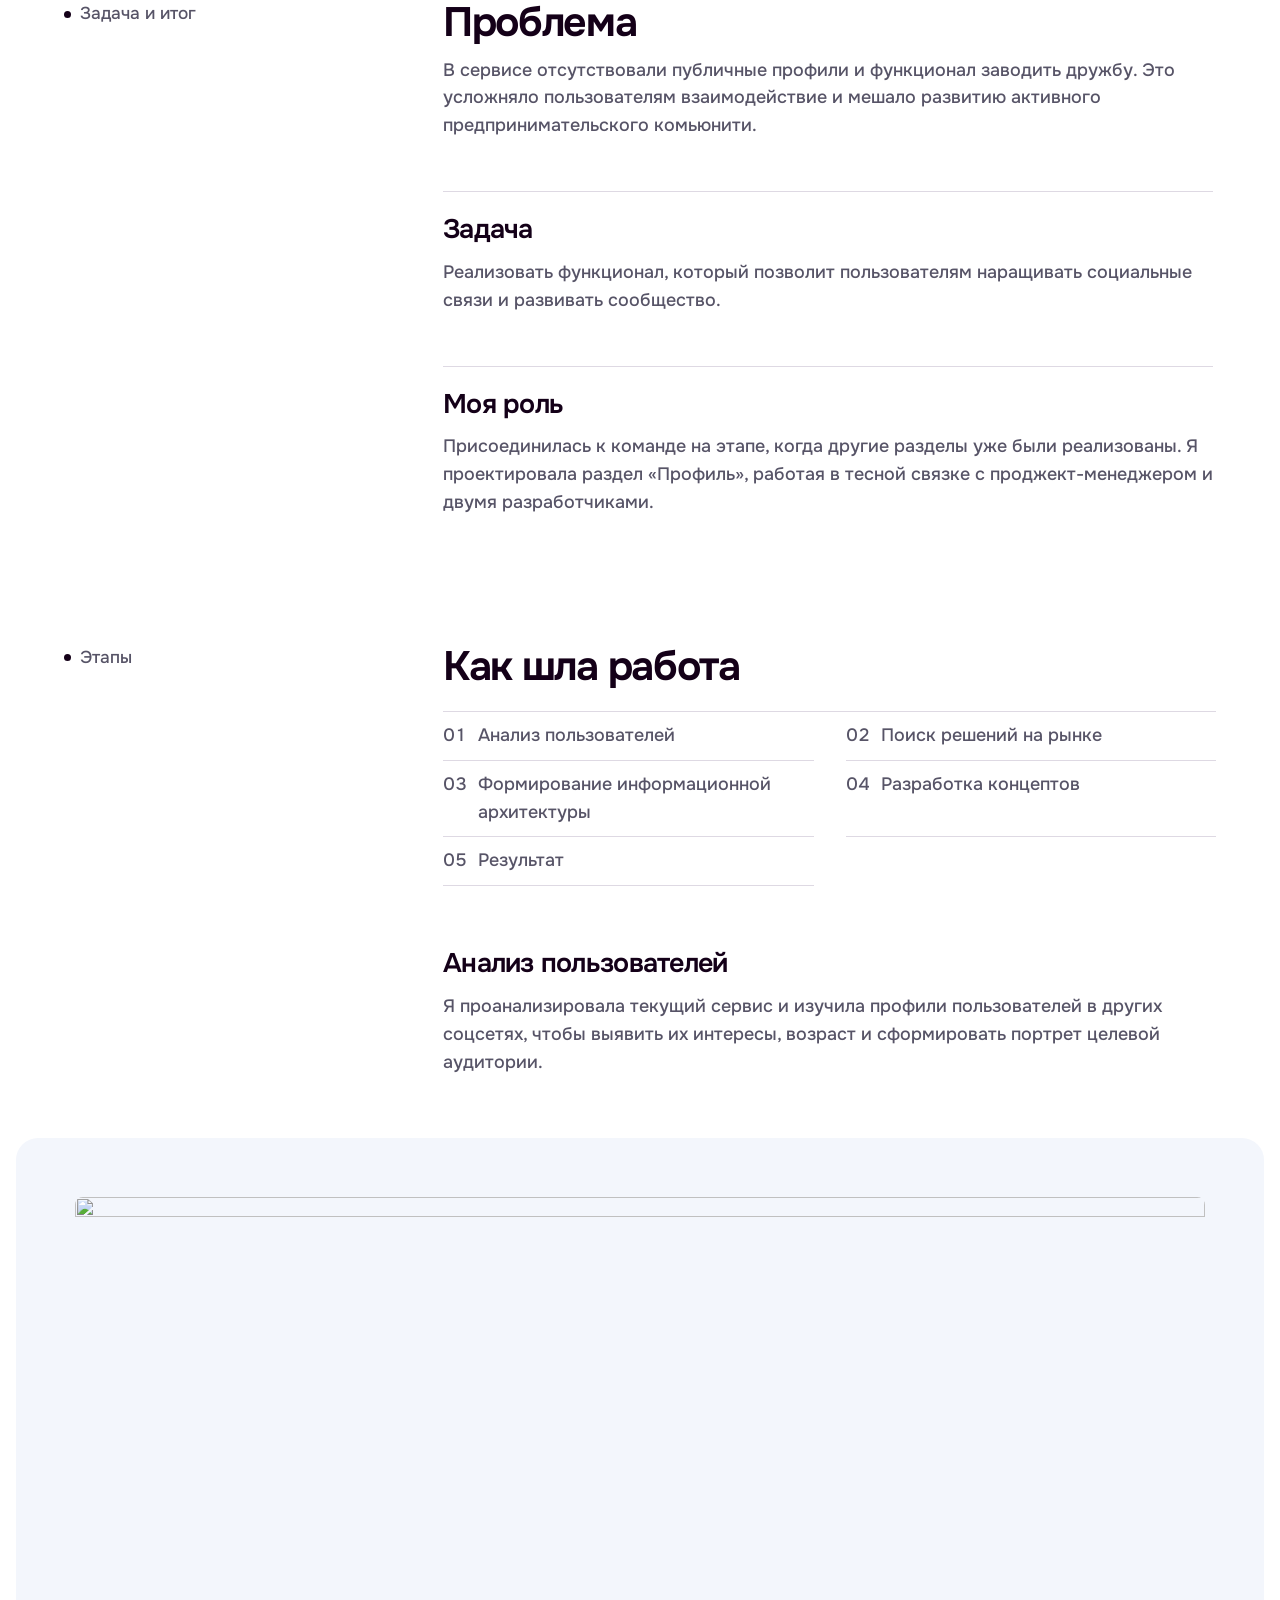
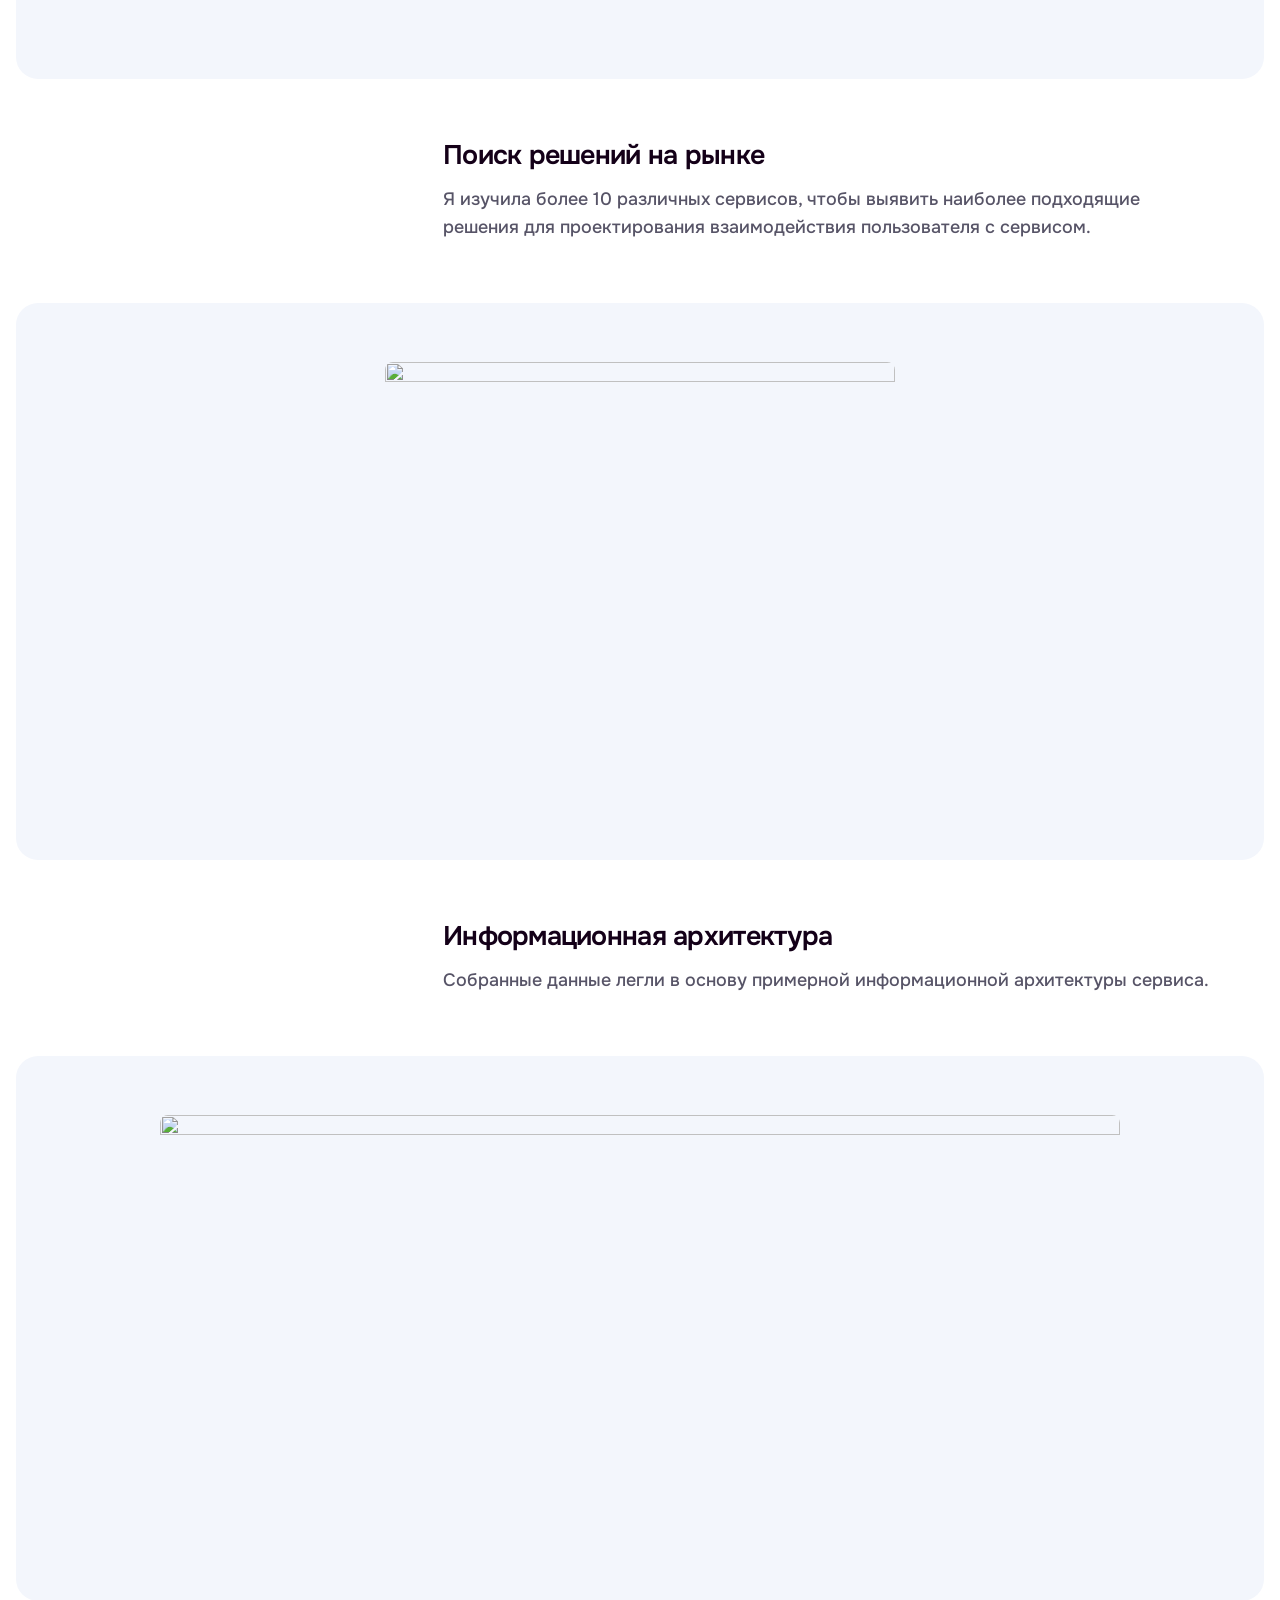
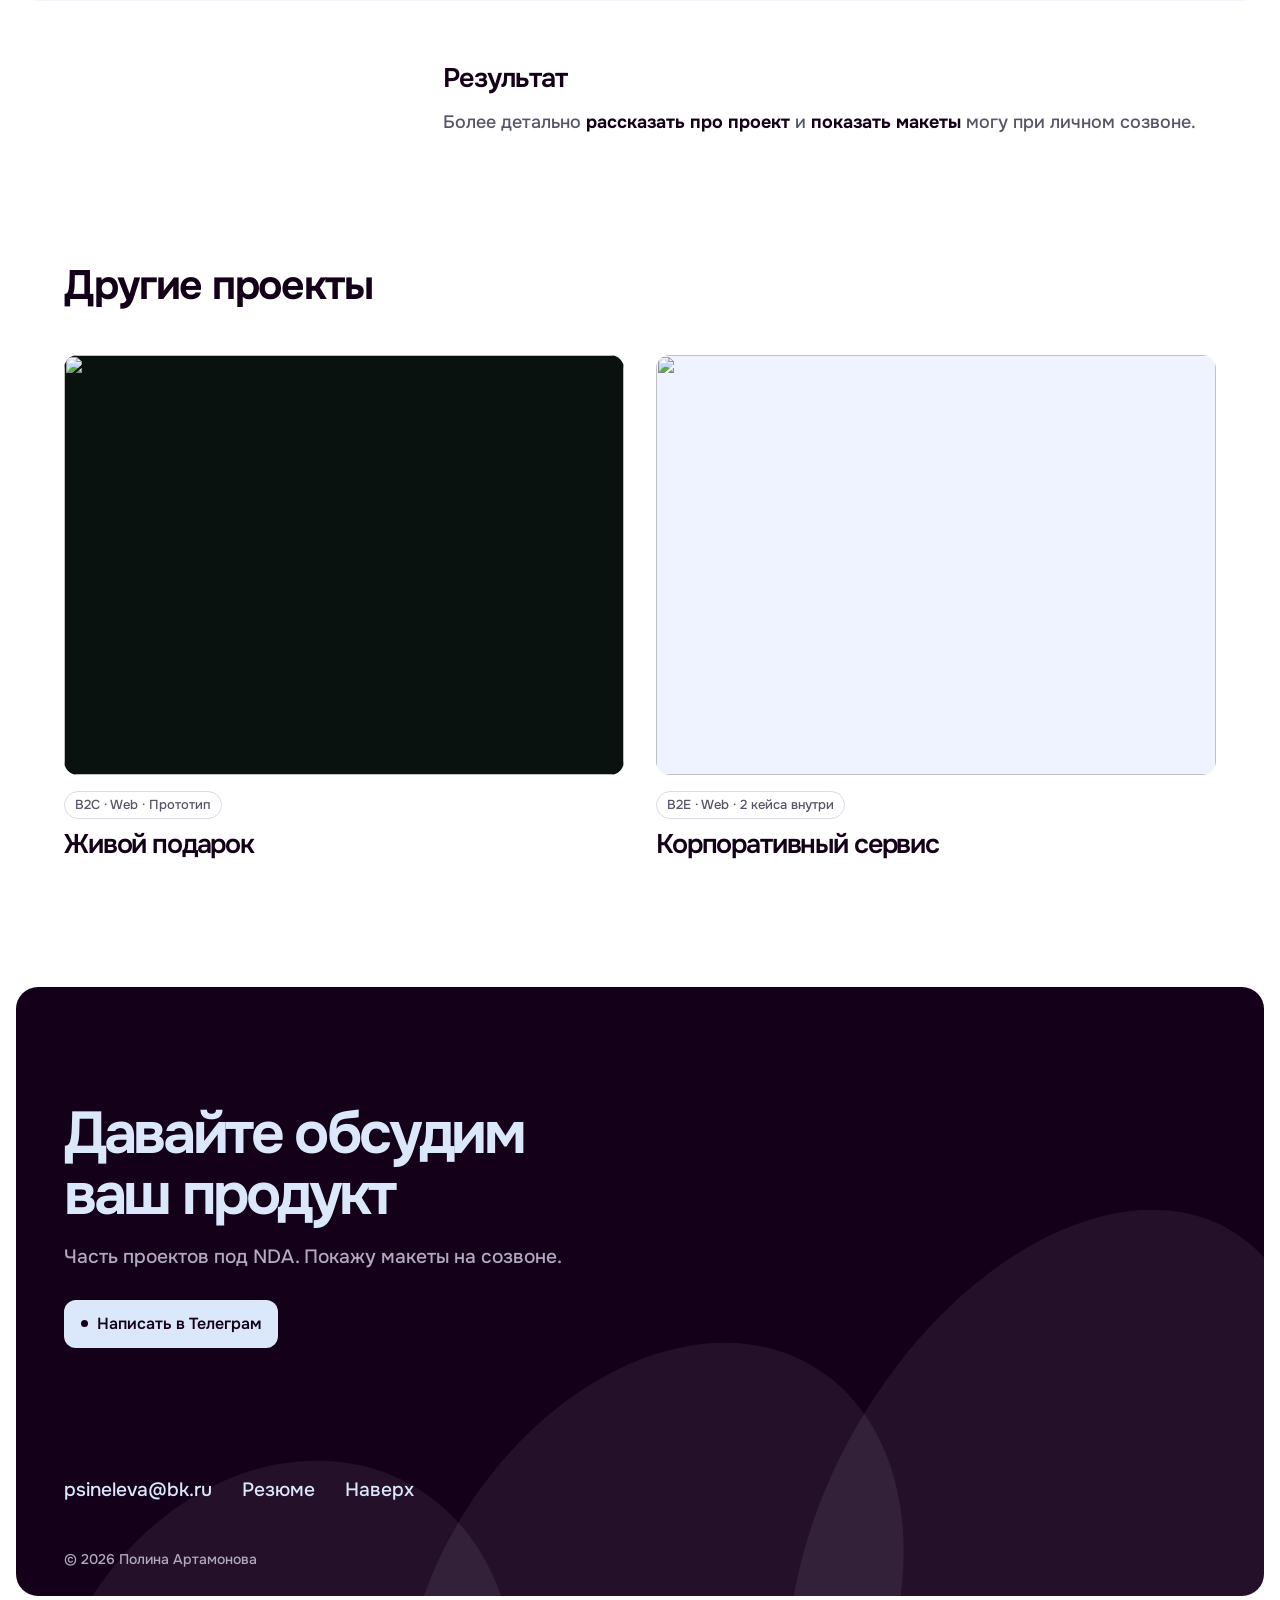
==== commit 4f786eb1: "Перестроить страницы кейсов по референсу Mammut Studios" ====
--- a/case-biz.html
+++ b/case-biz.html
@@ -16,18 +16,18 @@
   <meta property="og:image:width" content="1200" />
   <meta property="og:image:height" content="630" />
   <meta name="twitter:card" content="summary_large_image" />
-  <link rel="icon" href="assets/favicon.svg" type="image/svg+xml" />
-  <link rel="icon" href="assets/favicon-32.png" sizes="32x32" type="image/png" />
-  <link rel="apple-touch-icon" href="assets/apple-touch-icon.png" />
+  <link rel="icon" href="assets/favicon-32.png?v=pa" sizes="32x32" type="image/png" />
+  <link rel="icon" href="assets/favicon.svg?v=pa" sizes="any" type="image/svg+xml" />
+  <link rel="apple-touch-icon" href="assets/apple-touch-icon.png?v=pa" sizes="180x180" />
   <link rel="stylesheet" href="css/fonts.css?v=4" />
   <link rel="stylesheet" href="css/tw.css" />
-  <link rel="stylesheet" href="css/site.css?v=4" />
-  <script src="js/case.js?v=4" defer></script>
-  <script src="js/site.js?v=4" defer></script>
+  <link rel="stylesheet" href="css/site.css?v=5" />
+  <link rel="stylesheet" href="css/case.css?v=5" />
+  <script src="js/case.js?v=5" defer></script>
+  <script src="js/site.js?v=5" defer></script>
 </head>
-<body id="top">
+<body id="top" class="case-page">
   <a class="skip-link" href="#main">К содержанию</a>
-  <div class="read-progress" aria-hidden="true"></div>
   <header class="site-header">
     <nav id="nav" class="nav" aria-label="Основная навигация">
       <a class="wordmark" href="index.html" aria-label="Полина Артамонова — главная"><span aria-hidden="true">ПА</span></a>
@@ -43,90 +43,123 @@
 
   <main id="main">
 
-  <section class="panel case-hero">
-    <div class="shell">
-      <a class="back-link link-u" href="index.html#work">Все проекты</a>
-      <p class="case-kicker section-label reveal">Май 2025 — Июнь 2025</p>
-      <h1 data-split class="display case-title">Сервис для предпринимателей</h1>
-      <p class="case-lead reveal" style="--stagger: 160ms">Платформа для предпринимателей с инструментами для коммуникации, обучения, поддержки бизнеса и доступа к IT-решениям и инвестициям.</p>
-      <p class="case-tags reveal" style="--stagger: 230ms"><span class="pill">Social Media</span><span class="pill">B2C</span><span class="pill">Web</span><span class="pill">PWA</span></p>
+  <section class="panel case-hero" aria-labelledby="case-title">
+    <div class="shell case-hero-inner">
+      <nav class="case-breadcrumb" aria-label="Путь к кейсу">
+    <ol>
+      <li><a class="case-link" href="index.html#work">Проекты</a></li>
+
+      <li><span aria-hidden="true">/</span><span aria-current="page">Сервис для предпринимателей</span></li>
+    </ol>
+  </nav>
+      <h1 id="case-title" class="display case-title case-title--long-word">Сервис для предпринимателей</h1>
+      <p class="case-lead">Платформа для предпринимателей с инструментами для коммуникации, обучения, поддержки бизнеса и доступа к IT-решениям и инвестициям.</p>
+      <dl class="case-meta">
+    <div><dt>Период</dt><dd>Май 2025 — Июнь 2025</dd></div>
+<div><dt>Аудитория</dt><dd>B2C</dd></div>
+<div><dt>Формат</dt><dd>Social Media · Web · PWA</dd></div>
+  </dl>
     </div>
   </section>
-  <div class="shell case-body">
-  <div class="case-visual">
-    <div class="case-figure" style="background: #0b3d86"><a href="assets/biz.webp" data-zoom aria-label="Увеличить: Сервис для предпринимателей"><img src="assets/biz.webp" width="2000" height="1200" alt="Сервис для предпринимателей" fetchpriority="high" decoding="async" class="" /></a></div>
-  </div>
-  <section class="case-section">
-    <h2 class="reveal display case-section-title">Задача и итог</h2>
-    <div class="mt-8">
-      <div class="grid gap-4 md:grid-cols-2">
-    <div class="reveal case-note">
-      <p class="case-note-title">Проблема</p>
-      <p class="prose-case mt-3 leading-relaxed">В сервисе отсутствовали публичные профили и функционал заводить дружбу. Это усложняло пользователям взаимодействие и мешало развитию активного предпринимательского комьюнити.</p>
-    </div><div class="reveal case-note">
-      <p class="case-note-title">Задача</p>
-      <p class="prose-case mt-3 leading-relaxed">Реализовать функционал, который позволит пользователям наращивать социальные связи и развивать сообщество.</p>
-    </div>
-  </div>
-      <div class="mt-8"><div class="case-rule reveal grid gap-3 border-t py-6 md:grid-cols-[11rem_1fr] md:gap-10">
-    <p class="case-marker pt-1 text-sm font-semibold">Моя роль</p>
-    <div><p class="prose-case max-w-[62ch] text-base leading-relaxed sm:text-lg">Присоединилась к команде на этапе, когда другие разделы уже были реализованы. Я проектировала раздел «Профиль», работая в тесной связке с проджект-менеджером и двумя разработчиками.</p></div>
-  </div></div>
+  <figure class="panel case-cover" style="--case-cover: #0b3d86">
+    <a class="case-media-view" href="assets/biz.webp" data-zoom aria-label="Увеличить: Сервис для предпринимателей"><img src="assets/biz.webp" width="2000" height="1200" alt="Сервис для предпринимателей" fetchpriority="high" decoding="async" /></a>
+  </figure>
+
+  <section class="case-section" aria-labelledby="case-summary-title">
+    <div class="shell case-layout">
+    <h2 id="case-summary-title" class="section-label case-side-label">Задача и итог</h2>
+    <div class="case-copy"><div class="case-brief">
+    <div class="case-brief-field">
+      <h3 class="display case-section-title">Проблема</h3>
+      <p>В сервисе отсутствовали публичные профили и функционал заводить дружбу. Это усложняло пользователям взаимодействие и мешало развитию активного предпринимательского комьюнити.</p>
 
     </div>
-  </section><section class="case-section">
-      <h2 class="reveal display case-section-title mb-8">Как шла работа</h2>
-      <div class="space-y-7">
+    <div class="case-brief-field">
+      <h3 class="case-subtitle">Задача</h3>
+      <p>Реализовать функционал, который позволит пользователям наращивать социальные связи и развивать сообщество.</p>
 
-        <div class="reveal mx-auto max-w-2xl">
-    <p class="text-sm">Этапы</p>
-    <ol class="mt-3 flex flex-wrap gap-2"><li class="case-rule flex items-center gap-2 rounded-full border py-1 pl-1 pr-3.5 text-sm"><span class="stage-dot grid h-6 w-6 place-items-center rounded-full" aria-hidden="true">1</span>Анализ пользователей</li><li class="case-rule flex items-center gap-2 rounded-full border py-1 pl-1 pr-3.5 text-sm"><span class="stage-dot grid h-6 w-6 place-items-center rounded-full" aria-hidden="true">2</span>Поиск решений на рынке</li><li class="case-rule flex items-center gap-2 rounded-full border py-1 pl-1 pr-3.5 text-sm"><span class="stage-dot grid h-6 w-6 place-items-center rounded-full" aria-hidden="true">3</span>Формирование информационной архитектуры</li><li class="case-rule flex items-center gap-2 rounded-full border py-1 pl-1 pr-3.5 text-sm"><span class="stage-dot grid h-6 w-6 place-items-center rounded-full" aria-hidden="true">4</span>Разработка концептов</li><li class="case-rule flex items-center gap-2 rounded-full border py-1 pl-1 pr-3.5 text-sm"><span class="stage-dot grid h-6 w-6 place-items-center rounded-full" aria-hidden="true">5</span>Результат</li>
-    </ol>
+    </div>
+    <div class="case-brief-field">
+      <h3 class="case-subtitle">Моя роль</h3>
+      <p>Присоединилась к команде на этапе, когда другие разделы уже были реализованы. Я проектировала раздел «Профиль», работая в тесной связке с проджект-менеджером и двумя разработчиками.</p>
+
+    </div></div></div>
   </div>
-        <h3 class="case-subtitle reveal mx-auto max-w-2xl">Анализ пользователей</h3>
-<p class="reveal prose-case mx-auto max-w-2xl text-base leading-relaxed sm:text-lg">Я проанализировала текущий сервис и изучила профили пользователей в других соцсетях, чтобы выявить их интересы, возраст и сформировать портрет целевой аудитории.</p>
-<figure class="reveal ">
-    <div class="case-figure"><a href="assets/cases/biz-02.webp" data-zoom aria-label="Увеличить изображение"><img src="assets/cases/biz-02.webp" width="1024" height="383" alt="" loading="lazy" decoding="async" class="" /></a></div>
+  </section>
 
-  </figure>
-<h3 class="case-subtitle reveal mx-auto max-w-2xl">Поиск решений на рынке</h3>
-<p class="reveal prose-case mx-auto max-w-2xl text-base leading-relaxed sm:text-lg">Я изучила более 10 различных сервисов, чтобы выявить наиболее подходящие решения для проектирования взаимодействия пользователя с сервисом.</p>
-<figure class="reveal mx-auto max-w-xl">
-    <div class="case-figure"><a href="assets/cases/biz-03.webp" data-zoom aria-label="Увеличить изображение"><img src="assets/cases/biz-03.webp" width="947" height="816" alt="" loading="lazy" decoding="async" class="" /></a></div>
 
-  </figure>
-<h3 class="case-subtitle reveal mx-auto max-w-2xl">Информационная архитектура</h3>
-<p class="reveal prose-case mx-auto max-w-2xl text-base leading-relaxed sm:text-lg">Собранные данные легли в основу примерной информационной архитектуры сервиса.</p>
-<figure class="reveal ">
-    <div class="case-figure"><a href="assets/cases/biz-04.webp" data-zoom aria-label="Увеличить изображение"><img src="assets/cases/biz-04.webp" width="1527" height="680" alt="" loading="lazy" decoding="async" class="" /></a></div>
+  <section class="case-section case-chapter" aria-labelledby="case-chapter-1">
+    <div class="shell case-layout">
+    <p class="section-label case-side-label">Этапы</p>
+    <div class="case-copy">
+    <h2 id="case-chapter-1" class="display case-section-title">Как шла работа</h2>
+    <ol class="case-stages"><li>Анализ пользователей</li><li>Поиск решений на рынке</li><li>Формирование информационной архитектуры</li><li>Разработка концептов</li><li>Результат</li></ol></div>
+  </div>
+    <div class="shell case-layout">
 
-  </figure>
-<h3 class="case-subtitle reveal mx-auto max-w-2xl">Результат</h3>
-<p class="reveal prose-case mx-auto max-w-2xl text-base leading-relaxed sm:text-lg">Более детально <b>рассказать про проект</b> и <b>показать макеты</b> могу при личном созвоне.</p>
-      </div>
-    </section>
-  <section class="case-section">
-    <a href="case-gift.html" class="project project-featured reveal">
-      <div class="project-media" style="--cover: #0a1210">
-        <img src="assets/gift.webp" width="1800" height="1080" alt="Живой подарок" loading="lazy" decoding="async" class="" />
-      </div>
-      <div class="project-copy">
-        <p class="project-meta">Следующий проект</p>
-        <h2 class="project-title">Живой подарок</h2>
-      </div>
-    </a>
+    <div class="case-copy"><div class="case-prose"><h3 class="case-subtitle">Анализ пользователей</h3>
+<p>Я проанализировала текущий сервис и изучила профили пользователей в других соцсетях, чтобы выявить их интересы, возраст и сформировать портрет целевой аудитории.</p></div></div>
+  </div>
+<div class="panel case-gallery"><figure class="case-shot case-shot--wide">
+    <a class="case-media-view" href="assets/cases/biz-02.webp" data-zoom aria-label="Увеличить изображение"><img src="assets/cases/biz-02.webp" width="1024" height="383" alt="" loading="lazy" decoding="async" /></a>
+
+  </figure></div>
+<div class="shell case-layout">
+
+    <div class="case-copy"><div class="case-prose"><h3 class="case-subtitle">Поиск решений на рынке</h3>
+<p>Я изучила более 10 различных сервисов, чтобы выявить наиболее подходящие решения для проектирования взаимодействия пользователя с сервисом.</p></div></div>
+  </div>
+<div class="panel case-gallery"><figure class="case-shot case-shot--narrow">
+    <a class="case-media-view" href="assets/cases/biz-03.webp" data-zoom aria-label="Увеличить изображение"><img src="assets/cases/biz-03.webp" width="947" height="816" alt="" loading="lazy" decoding="async" /></a>
+
+  </figure></div>
+<div class="shell case-layout">
+
+    <div class="case-copy"><div class="case-prose"><h3 class="case-subtitle">Информационная архитектура</h3>
+<p>Собранные данные легли в основу примерной информационной архитектуры сервиса.</p></div></div>
+  </div>
+<div class="panel case-gallery"><figure class="case-shot">
+    <a class="case-media-view" href="assets/cases/biz-04.webp" data-zoom aria-label="Увеличить изображение"><img src="assets/cases/biz-04.webp" width="1527" height="680" alt="" loading="lazy" decoding="async" /></a>
+
+  </figure></div>
+<div class="shell case-layout">
+
+    <div class="case-copy"><div class="case-prose"><h3 class="case-subtitle">Результат</h3>
+<p>Более детально <b>рассказать про проект</b> и <b>показать макеты</b> могу при личном созвоне.</p></div></div>
+  </div>
   </section>
-  </div>
+
+
+
+  <section class="shell case-section case-related" aria-labelledby="case-related-title">
+    <h2 id="case-related-title" class="display case-section-title">Другие проекты</h2>
+    <div class="case-card-grid"><a href="case-gift.html" class="case-card">
+    <div class="case-card-image" style="--case-cover: #0a1210">
+      <img src="assets/gift.webp" width="1800" height="1080" alt="" loading="lazy" decoding="async" />
+      <span class="case-card-action" aria-hidden="true">Смотреть кейс</span>
+    </div>
+    <p class="project-meta">B2C · Web · Прототип</p>
+    <h3 class="project-title">Живой подарок</h3>
+  </a>
+<a href="case-corp.html" class="case-card">
+    <div class="case-card-image" style="--case-cover: #eef3ff">
+      <img src="assets/corp.webp" width="2880" height="1728" alt="" loading="lazy" decoding="async" />
+      <span class="case-card-action" aria-hidden="true">Смотреть кейс</span>
+    </div>
+    <p class="project-meta">B2E · Web · 2 кейса внутри</p>
+    <h3 class="project-title">Корпоративный сервис</h3>
+  </a></div>
+  </section>
   </main>
   <footer id="contact" class="panel contact dark-panel" aria-labelledby="contact-title" data-nav-dark>
     <div class="motif" aria-hidden="true"><i></i><i></i><i></i></div>
     <div class="shell contact-inner">
-      <div class="reveal">
+      <div>
         <h2 id="contact-title" class="display section-title">Давайте обсудим ваш продукт</h2>
         <p>Часть проектов под NDA. Покажу макеты на созвоне.</p>
         <a href="https://t.me/p_p_polly" target="_blank" rel="noopener" class="button button-light">Написать в Телеграм</a>
       </div>
-      <div class="footer-links reveal">
+      <div class="footer-links">
         <a href="mailto:psineleva@bk.ru">psineleva@bk.ru</a>
         <a href="https://drive.google.com/file/d/1vTA9CH9CJkSyZ6TN2uQzDy6aibkoubeJ/view" target="_blank" rel="noopener">Резюме</a>
         <a href="#top">Наверх</a>
--- a/css/tw.css
+++ b/css/tw.css
@@ -1 +1 @@
-*,:after,:before{--tw-border-spacing-x:0;--tw-border-spacing-y:0;--tw-translate-x:0;--tw-translate-y:0;--tw-rotate:0;--tw-skew-x:0;--tw-skew-y:0;--tw-scale-x:1;--tw-scale-y:1;--tw-pan-x: ;--tw-pan-y: ;--tw-pinch-zoom: ;--tw-scroll-snap-strictness:proximity;--tw-gradient-from-position: ;--tw-gradient-via-position: ;--tw-gradient-to-position: ;--tw-ordinal: ;--tw-slashed-zero: ;--tw-numeric-figure: ;--tw-numeric-spacing: ;--tw-numeric-fraction: ;--tw-ring-inset: ;--tw-ring-offset-width:0px;--tw-ring-offset-color:#fff;--tw-ring-color:rgba(59,130,246,.5);--tw-ring-offset-shadow:0 0 #0000;--tw-ring-shadow:0 0 #0000;--tw-shadow:0 0 #0000;--tw-shadow-colored:0 0 #0000;--tw-blur: ;--tw-brightness: ;--tw-contrast: ;--tw-grayscale: ;--tw-hue-rotate: ;--tw-invert: ;--tw-saturate: ;--tw-sepia: ;--tw-drop-shadow: ;--tw-backdrop-blur: ;--tw-backdrop-brightness: ;--tw-backdrop-contrast: ;--tw-backdrop-grayscale: ;--tw-backdrop-hue-rotate: ;--tw-backdrop-invert: ;--tw-backdrop-opacity: ;--tw-backdrop-saturate: ;--tw-backdrop-sepia: ;--tw-contain-size: ;--tw-contain-layout: ;--tw-contain-paint: ;--tw-contain-style: }::backdrop{--tw-border-spacing-x:0;--tw-border-spacing-y:0;--tw-translate-x:0;--tw-translate-y:0;--tw-rotate:0;--tw-skew-x:0;--tw-skew-y:0;--tw-scale-x:1;--tw-scale-y:1;--tw-pan-x: ;--tw-pan-y: ;--tw-pinch-zoom: ;--tw-scroll-snap-strictness:proximity;--tw-gradient-from-position: ;--tw-gradient-via-position: ;--tw-gradient-to-position: ;--tw-ordinal: ;--tw-slashed-zero: ;--tw-numeric-figure: ;--tw-numeric-spacing: ;--tw-numeric-fraction: ;--tw-ring-inset: ;--tw-ring-offset-width:0px;--tw-ring-offset-color:#fff;--tw-ring-color:rgba(59,130,246,.5);--tw-ring-offset-shadow:0 0 #0000;--tw-ring-shadow:0 0 #0000;--tw-shadow:0 0 #0000;--tw-shadow-colored:0 0 #0000;--tw-blur: ;--tw-brightness: ;--tw-contrast: ;--tw-grayscale: ;--tw-hue-rotate: ;--tw-invert: ;--tw-saturate: ;--tw-sepia: ;--tw-drop-shadow: ;--tw-backdrop-blur: ;--tw-backdrop-brightness: ;--tw-backdrop-contrast: ;--tw-backdrop-grayscale: ;--tw-backdrop-hue-rotate: ;--tw-backdrop-invert: ;--tw-backdrop-opacity: ;--tw-backdrop-saturate: ;--tw-backdrop-sepia: ;--tw-contain-size: ;--tw-contain-layout: ;--tw-contain-paint: ;--tw-contain-style: }/*! tailwindcss v3.4.17 | MIT License | https://tailwindcss.com*/*,:after,:before{box-sizing:border-box;border:0 solid #e5e7eb}:after,:before{--tw-content:""}:host,html{line-height:1.5;-webkit-text-size-adjust:100%;-moz-tab-size:4;-o-tab-size:4;tab-size:4;font-family:ui-sans-serif,system-ui,sans-serif,Apple Color Emoji,Segoe UI Emoji,Segoe UI Symbol,Noto Color Emoji;font-feature-settings:normal;font-variation-settings:normal;-webkit-tap-highlight-color:transparent}body{margin:0;line-height:inherit}hr{height:0;color:inherit;border-top-width:1px}abbr:where([title]){-webkit-text-decoration:underline dotted;text-decoration:underline dotted}h1,h2,h3,h4,h5,h6{font-size:inherit;font-weight:inherit}a{color:inherit;text-decoration:inherit}b,strong{font-weight:bolder}code,kbd,pre,samp{font-family:ui-monospace,SFMono-Regular,Menlo,Monaco,Consolas,Liberation Mono,Courier New,monospace;font-feature-settings:normal;font-variation-settings:normal;font-size:1em}small{font-size:80%}sub,sup{font-size:75%;line-height:0;position:relative;vertical-align:baseline}sub{bottom:-.25em}sup{top:-.5em}table{text-indent:0;border-color:inherit;border-collapse:collapse}button,input,optgroup,select,textarea{font-family:inherit;font-feature-settings:inherit;font-variation-settings:inherit;font-size:100%;font-weight:inherit;line-height:inherit;letter-spacing:inherit;color:inherit;margin:0;padding:0}button,select{text-transform:none}button,input:where([type=button]),input:where([type=reset]),input:where([type=submit]){-webkit-appearance:button;background-color:transparent;background-image:none}:-moz-focusring{outline:auto}:-moz-ui-invalid{box-shadow:none}progress{vertical-align:baseline}::-webkit-inner-spin-button,::-webkit-outer-spin-button{height:auto}[type=search]{-webkit-appearance:textfield;outline-offset:-2px}::-webkit-search-decoration{-webkit-appearance:none}::-webkit-file-upload-button{-webkit-appearance:button;font:inherit}summary{display:list-item}blockquote,dd,dl,figure,h1,h2,h3,h4,h5,h6,hr,p,pre{margin:0}fieldset{margin:0}fieldset,legend{padding:0}menu,ol,ul{list-style:none;margin:0;padding:0}dialog{padding:0}textarea{resize:vertical}input::-moz-placeholder,textarea::-moz-placeholder{opacity:1;color:#9ca3af}input::placeholder,textarea::placeholder{opacity:1;color:#9ca3af}[role=button],button{cursor:pointer}:disabled{cursor:default}audio,canvas,embed,iframe,img,object,svg,video{display:block;vertical-align:middle}img,video{max-width:100%;height:auto}[hidden]:where(:not([hidden=until-found])){display:none}.mx-auto{margin-left:auto;margin-right:auto}.mb-8{margin-bottom:2rem}.mt-12{margin-top:3rem}.mt-3{margin-top:.75rem}.mt-4{margin-top:1rem}.mt-6{margin-top:1.5rem}.mt-8{margin-top:2rem}.block{display:block}.flex{display:flex}.grid{display:grid}.hidden{display:none}.h-6{height:1.5rem}.w-6{width:1.5rem}.max-w-2xl{max-width:42rem}.max-w-\[62ch\]{max-width:62ch}.max-w-xl{max-width:36rem}.transform{transform:translate(var(--tw-translate-x),var(--tw-translate-y)) rotate(var(--tw-rotate)) skewX(var(--tw-skew-x)) skewY(var(--tw-skew-y)) scaleX(var(--tw-scale-x)) scaleY(var(--tw-scale-y))}.list-disc{list-style-type:disc}.flex-wrap{flex-wrap:wrap}.place-items-center{place-items:center}.items-start{align-items:flex-start}.items-center{align-items:center}.gap-2{gap:.5rem}.gap-3{gap:.75rem}.gap-4{gap:1rem}.gap-6{gap:1.5rem}.gap-8{gap:2rem}.gap-x-10{-moz-column-gap:2.5rem;column-gap:2.5rem}.gap-y-12{row-gap:3rem}.space-y-2\.5>:not([hidden])~:not([hidden]){--tw-space-y-reverse:0;margin-top:calc(.625rem*(1 - var(--tw-space-y-reverse)));margin-bottom:calc(.625rem*var(--tw-space-y-reverse))}.space-y-4>:not([hidden])~:not([hidden]){--tw-space-y-reverse:0;margin-top:calc(1rem*(1 - var(--tw-space-y-reverse)));margin-bottom:calc(1rem*var(--tw-space-y-reverse))}.space-y-7>:not([hidden])~:not([hidden]){--tw-space-y-reverse:0;margin-top:calc(1.75rem*(1 - var(--tw-space-y-reverse)));margin-bottom:calc(1.75rem*var(--tw-space-y-reverse))}.rounded-full{border-radius:9999px}.border{border-width:1px}.border-t{border-top-width:1px}.py-1{padding-top:.25rem;padding-bottom:.25rem}.py-6{padding-top:1.5rem;padding-bottom:1.5rem}.pl-1{padding-left:.25rem}.pl-5{padding-left:1.25rem}.pr-3\.5{padding-right:.875rem}.pt-1{padding-top:.25rem}.pt-4{padding-top:1rem}.text-center{text-align:center}.text-base{font-size:1rem;line-height:1.5rem}.text-sm{font-size:.875rem;line-height:1.25rem}.font-semibold{font-weight:600}.leading-relaxed{line-height:1.625}.filter{filter:var(--tw-blur) var(--tw-brightness) var(--tw-contrast) var(--tw-grayscale) var(--tw-hue-rotate) var(--tw-invert) var(--tw-saturate) var(--tw-sepia) var(--tw-drop-shadow)}@media (min-width:640px){.sm\:grid-cols-2{grid-template-columns:repeat(2,minmax(0,1fr))}.sm\:text-lg{font-size:1.125rem;line-height:1.75rem}.sm\:text-xl{font-size:1.25rem;line-height:1.75rem}}@media (min-width:768px){.md\:grid-cols-2{grid-template-columns:repeat(2,minmax(0,1fr))}.md\:grid-cols-\[11rem_1fr\]{grid-template-columns:11rem 1fr}.md\:gap-10{gap:2.5rem}}+*,:after,:before{--tw-border-spacing-x:0;--tw-border-spacing-y:0;--tw-translate-x:0;--tw-translate-y:0;--tw-rotate:0;--tw-skew-x:0;--tw-skew-y:0;--tw-scale-x:1;--tw-scale-y:1;--tw-pan-x: ;--tw-pan-y: ;--tw-pinch-zoom: ;--tw-scroll-snap-strictness:proximity;--tw-gradient-from-position: ;--tw-gradient-via-position: ;--tw-gradient-to-position: ;--tw-ordinal: ;--tw-slashed-zero: ;--tw-numeric-figure: ;--tw-numeric-spacing: ;--tw-numeric-fraction: ;--tw-ring-inset: ;--tw-ring-offset-width:0px;--tw-ring-offset-color:#fff;--tw-ring-color:rgba(59,130,246,.5);--tw-ring-offset-shadow:0 0 #0000;--tw-ring-shadow:0 0 #0000;--tw-shadow:0 0 #0000;--tw-shadow-colored:0 0 #0000;--tw-blur: ;--tw-brightness: ;--tw-contrast: ;--tw-grayscale: ;--tw-hue-rotate: ;--tw-invert: ;--tw-saturate: ;--tw-sepia: ;--tw-drop-shadow: ;--tw-backdrop-blur: ;--tw-backdrop-brightness: ;--tw-backdrop-contrast: ;--tw-backdrop-grayscale: ;--tw-backdrop-hue-rotate: ;--tw-backdrop-invert: ;--tw-backdrop-opacity: ;--tw-backdrop-saturate: ;--tw-backdrop-sepia: ;--tw-contain-size: ;--tw-contain-layout: ;--tw-contain-paint: ;--tw-contain-style: }::backdrop{--tw-border-spacing-x:0;--tw-border-spacing-y:0;--tw-translate-x:0;--tw-translate-y:0;--tw-rotate:0;--tw-skew-x:0;--tw-skew-y:0;--tw-scale-x:1;--tw-scale-y:1;--tw-pan-x: ;--tw-pan-y: ;--tw-pinch-zoom: ;--tw-scroll-snap-strictness:proximity;--tw-gradient-from-position: ;--tw-gradient-via-position: ;--tw-gradient-to-position: ;--tw-ordinal: ;--tw-slashed-zero: ;--tw-numeric-figure: ;--tw-numeric-spacing: ;--tw-numeric-fraction: ;--tw-ring-inset: ;--tw-ring-offset-width:0px;--tw-ring-offset-color:#fff;--tw-ring-color:rgba(59,130,246,.5);--tw-ring-offset-shadow:0 0 #0000;--tw-ring-shadow:0 0 #0000;--tw-shadow:0 0 #0000;--tw-shadow-colored:0 0 #0000;--tw-blur: ;--tw-brightness: ;--tw-contrast: ;--tw-grayscale: ;--tw-hue-rotate: ;--tw-invert: ;--tw-saturate: ;--tw-sepia: ;--tw-drop-shadow: ;--tw-backdrop-blur: ;--tw-backdrop-brightness: ;--tw-backdrop-contrast: ;--tw-backdrop-grayscale: ;--tw-backdrop-hue-rotate: ;--tw-backdrop-invert: ;--tw-backdrop-opacity: ;--tw-backdrop-saturate: ;--tw-backdrop-sepia: ;--tw-contain-size: ;--tw-contain-layout: ;--tw-contain-paint: ;--tw-contain-style: }/*! tailwindcss v3.4.17 | MIT License | https://tailwindcss.com*/*,:after,:before{box-sizing:border-box;border:0 solid #e5e7eb}:after,:before{--tw-content:""}:host,html{line-height:1.5;-webkit-text-size-adjust:100%;-moz-tab-size:4;-o-tab-size:4;tab-size:4;font-family:ui-sans-serif,system-ui,sans-serif,Apple Color Emoji,Segoe UI Emoji,Segoe UI Symbol,Noto Color Emoji;font-feature-settings:normal;font-variation-settings:normal;-webkit-tap-highlight-color:transparent}body{margin:0;line-height:inherit}hr{height:0;color:inherit;border-top-width:1px}abbr:where([title]){-webkit-text-decoration:underline dotted;text-decoration:underline dotted}h1,h2,h3,h4,h5,h6{font-size:inherit;font-weight:inherit}a{color:inherit;text-decoration:inherit}b,strong{font-weight:bolder}code,kbd,pre,samp{font-family:ui-monospace,SFMono-Regular,Menlo,Monaco,Consolas,Liberation Mono,Courier New,monospace;font-feature-settings:normal;font-variation-settings:normal;font-size:1em}small{font-size:80%}sub,sup{font-size:75%;line-height:0;position:relative;vertical-align:baseline}sub{bottom:-.25em}sup{top:-.5em}table{text-indent:0;border-color:inherit;border-collapse:collapse}button,input,optgroup,select,textarea{font-family:inherit;font-feature-settings:inherit;font-variation-settings:inherit;font-size:100%;font-weight:inherit;line-height:inherit;letter-spacing:inherit;color:inherit;margin:0;padding:0}button,select{text-transform:none}button,input:where([type=button]),input:where([type=reset]),input:where([type=submit]){-webkit-appearance:button;background-color:transparent;background-image:none}:-moz-focusring{outline:auto}:-moz-ui-invalid{box-shadow:none}progress{vertical-align:baseline}::-webkit-inner-spin-button,::-webkit-outer-spin-button{height:auto}[type=search]{-webkit-appearance:textfield;outline-offset:-2px}::-webkit-search-decoration{-webkit-appearance:none}::-webkit-file-upload-button{-webkit-appearance:button;font:inherit}summary{display:list-item}blockquote,dd,dl,figure,h1,h2,h3,h4,h5,h6,hr,p,pre{margin:0}fieldset{margin:0}fieldset,legend{padding:0}menu,ol,ul{list-style:none;margin:0;padding:0}dialog{padding:0}textarea{resize:vertical}input::-moz-placeholder,textarea::-moz-placeholder{opacity:1;color:#9ca3af}input::placeholder,textarea::placeholder{opacity:1;color:#9ca3af}[role=button],button{cursor:pointer}:disabled{cursor:default}audio,canvas,embed,iframe,img,object,svg,video{display:block;vertical-align:middle}img,video{max-width:100%;height:auto}[hidden]:where(:not([hidden=until-found])){display:none}.sr-only{position:absolute;width:1px;height:1px;padding:0;margin:-1px;overflow:hidden;clip:rect(0,0,0,0);white-space:nowrap;border-width:0}.block{display:block}.hidden{display:none}.transform{transform:translate(var(--tw-translate-x),var(--tw-translate-y)) rotate(var(--tw-rotate)) skewX(var(--tw-skew-x)) skewY(var(--tw-skew-y)) scaleX(var(--tw-scale-x)) scaleY(var(--tw-scale-y))}.filter{filter:var(--tw-blur) var(--tw-brightness) var(--tw-contrast) var(--tw-grayscale) var(--tw-hue-rotate) var(--tw-invert) var(--tw-saturate) var(--tw-sepia) var(--tw-drop-shadow)}
--- a/css/site.css
+++ b/css/site.css
@@ -29,7 +29,6 @@
 .section-label::before { content: ''; flex: none; align-self: center; width: 7px; height: 7px; border-radius: 50%; background: var(--ink); }
 .dark-panel .section-label { color: var(--muted-light); }
 .dark-panel .section-label::before { background: var(--blue); }
-.link-u { text-decoration: underline; text-decoration-color: currentColor; text-underline-offset: .2em; }
 .skip-link { position: fixed; z-index: 120; inset: 10px auto auto 10px; padding: 10px 14px; background: var(--ink); color: white; transform: translateY(-150%); }
 .skip-link:focus { transform: none; }
 
@@ -139,50 +138,9 @@
 .footer-links { display: flex; flex-wrap: wrap; gap: 12px 30px; margin-top: clamp(47px, 10vw, 132px); font-size: clamp(1rem, 1.5vw, 1.35rem); }
 .copyright { margin-top: 44px; color: var(--muted-light); font-size: .875rem; }
 
-.case-hero { margin-top: var(--edge); padding-block: clamp(103px, 14vw, 190px) clamp(45px, 7vw, 100px); background: var(--blue); }
-.back-link { display: inline-block; margin-bottom: clamp(26px, 5vw, 64px); font-size: .9375rem; }
-.case-kicker { margin-bottom: 14px; }
-.case-title { max-width: 20ch; font-size: clamp(2.4rem, 7vw, 6.25rem); font-weight: 770; text-wrap: balance; overflow-wrap: anywhere; }
-.case-lead { max-width: 58ch; margin-top: 22px; color: var(--muted); font-size: clamp(1.0625rem, 1.6vw, 1.3rem); line-height: 1.5; }
-.case-tags { display: flex; flex-wrap: wrap; gap: 7px; margin-top: 22px; }
-.pill { display: inline-block; padding: 5px 11px; border: 1px solid #14001838; border-radius: 999px; font-size: .875rem; color: var(--muted); line-height: 1.3; }
-.case-visual { padding-block: clamp(24px, 5vw, 70px); }
-.case-cover, .case-figure { border-radius: 14px; overflow: hidden; background: var(--surface); }
-.case-cover img, .case-figure img { width: 100%; height: auto; }
-.case-figure [data-zoom] { display: block; width: 100%; cursor: zoom-in; }
-.case-figure [data-zoom]:focus-visible { outline-offset: -4px; }
-.case-caption { margin-top: 10px; color: var(--muted); font-size: .875rem; line-height: 1.5; }
-.case-section { border-top: 1px solid var(--line); padding-block: clamp(44px, 7vw, 101px); }
-.case-section-title { font-size: clamp(2rem, 4.6vw, 4rem); text-wrap: balance; }
-.case-subtitle { margin-top: 20px; font-size: clamp(1.45rem, 3vw, 2.45rem); font-weight: 650; line-height: 1.15; letter-spacing: -.043em; }
-.prose-case { color: var(--muted); }
-.prose-case b { font-weight: 700; color: var(--ink); }
-.prose-case a { text-decoration: underline; text-underline-offset: .18em; }
-.case-note { padding: clamp(18px, 3vw, 36px); border-radius: 16px; background: var(--surface); }
-.case-note-title { font-size: clamp(1.25rem, 2.4vw, 1.8rem); font-weight: 650; letter-spacing: -.04em; }
-.case-rule { border-color: var(--line); }
-.case-marker { color: var(--ink); }
-.stage-dot { background: var(--blue); color: var(--ink); }
-.case-results b { color: var(--ink); font-weight: 750; }
-.read-progress { position: fixed; inset: 0 0 auto; z-index: 70; height: 2px; background: #7a6299; transform-origin: left; transform: scaleX(0); }
-.proto-wrap { width: min(100%, 393px); margin-inline: auto; }
-.proto { aspect-ratio: 393 / 852; background: #0f261d; }
-.proto iframe { display: block; width: 100%; height: 100%; border: 0; }
-.lightbox { width: 100%; height: 100%; max-width: none; max-height: none; margin: 0; padding: 64px min(5vw, 60px) 24px; background: #140018ef; }
-.lightbox[open] { display: grid; place-items: center; }
-.lightbox img { max-width: 100%; max-height: calc(100dvh - 88px); object-fit: contain; }
-.lightbox-controls { position: absolute; right: 16px; top: 12px; }
-.lightbox-close { background: var(--blue); color: var(--ink); }
-html:has(.lightbox[open]) { overflow: hidden; }
-
 .motion-ready .reveal { opacity: 0; transform: translateY(25px); transition: opacity .63s var(--ease), transform .8s var(--ease); transition-delay: var(--stagger, 0ms); }
 .motion-ready .reveal.in, .motion-ready .reveal:focus-within { opacity: 1; transform: none; }
 .motion-ready .reveal.in.preceding-anchor, .motion-ready .reveal:focus-within { transition: none; }
-.word-mask { display: inline-block; max-width: 100%; overflow: clip; padding: .2em .03em; margin: -.2em -.03em; vertical-align: bottom; }
-.word-mask.entered { overflow: visible; }
-.word-mask span { display: inline-block; max-width: 100%; animation: word-in .82s var(--ease) both; animation-delay: var(--word-delay, 0ms); }
-@keyframes word-in { from { opacity: 0; transform: translateY(70%); } to { opacity: 1; transform: none; } }
-
 @media (min-width: 650px) {
   .hero { text-align: center; padding-inline: 40px; }
   .hero-title { font-size: clamp(4rem, 7.05vw, 7.9rem); }
@@ -226,3 +184,12 @@
   .motion-ready .reveal { opacity: 1; transform: none; }
   .project:hover img { transform: none; }
 }
+
+@view-transition { navigation: auto; }
+::view-transition-old(root) { animation: page-out .2s ease-out both; }
+::view-transition-new(root) { animation: page-in .4s var(--ease) .08s both; }
+@media (prefers-reduced-motion: reduce) {
+  ::view-transition-group(*), ::view-transition-old(root), ::view-transition-new(root) { animation: none; }
+}
+@keyframes page-out { to { opacity: 0; } }
+@keyframes page-in { from { opacity: 0; transform: translateY(8px); } }
--- a/css/case.css
+++ b/css/case.css
@@ -0,0 +1,291 @@
+.case-hero {
+  display: flex;
+  margin-top: var(--edge);
+  padding-block: clamp(120px, 37vw, 144px) clamp(44px, 4vw, 56px);
+  background: var(--blue);
+}
+.case-hero .case-hero-inner {
+  display: flex;
+  flex-direction: column;
+  width: min(1280px, calc(100% - 48px));
+}
+
+.case-breadcrumb {
+  display: flex;
+  align-items: baseline;
+  gap: 9px;
+  color: var(--muted);
+  font-size: clamp(.9375rem, 1.4vw, 1.25rem);
+  font-weight: 450;
+  line-height: 1.4;
+}
+.case-breadcrumb::before {
+  content: '';
+  flex: 0 0 7px;
+  align-self: start;
+  height: 7px;
+  margin-top: .52em;
+  border-radius: 50%;
+  background: var(--ink);
+}
+.case-breadcrumb ol, .case-breadcrumb li {
+  display: flex;
+  align-items: baseline;
+  gap: 4px 9px;
+  min-width: 0;
+}
+.case-breadcrumb ol { flex-wrap: wrap; }
+.case-breadcrumb li { overflow-wrap: anywhere; }
+.case-breadcrumb [aria-current] { color: var(--ink); }
+
+.case-title {
+  margin-top: clamp(28px, 3vw, 40px);
+  font-size: clamp(2.25rem, 12vw, 3rem);
+  font-weight: 620;
+  line-height: .98;
+  letter-spacing: -.04em;
+  text-wrap: balance;
+  overflow-wrap: anywhere;
+}
+.case-title--medium-word { font-size: clamp(1.875rem, 9.6vw, 2.8rem); }
+.case-title--long-word { font-size: clamp(1.6rem, 8.15vw, 2.8rem); }
+.case-lead {
+  max-width: 620px;
+  margin-top: clamp(28px, 3.4vw, 48px);
+  font-size: clamp(1.25rem, 2.1vw, 2rem);
+  line-height: 1.18;
+  letter-spacing: -.015em;
+}
+.case-lead b { font-weight: 700; }
+.case-meta {
+  display: grid;
+  grid-template-columns: repeat(2, minmax(0, 1fr));
+  gap: 22px clamp(12px, 3.2vw, 32px);
+  margin-top: 46px;
+  font-size: clamp(1rem, 1.4vw, 1.25rem);
+  line-height: 1.4;
+  overflow-wrap: anywhere;
+}
+.case-meta dd { margin-top: 4px; color: var(--muted); }
+
+.case-link {
+  background-image: linear-gradient(currentColor, currentColor);
+  background-position: right bottom;
+  background-repeat: no-repeat;
+  background-size: 0 1px;
+  transition: background-size .65s var(--ease);
+}
+.case-link:hover, .case-link:focus-visible {
+  background-position: left bottom;
+  background-size: 100% 1px;
+}
+.case-caption .case-link { text-decoration: underline; text-underline-offset: .2em; }
+
+.case-cover {
+  margin-top: var(--edge);
+  overflow: hidden;
+  background: var(--case-cover, var(--surface));
+}
+.case-cover .case-media-view { aspect-ratio: 16 / 9; }
+.case-media-view { display: block; min-width: 0; cursor: zoom-in; }
+.case-media-view img { width: 100%; height: auto; }
+.case-cover img { height: 100%; object-fit: contain; }
+.case-media-view:focus-visible { outline-offset: -4px; }
+
+.case-section { padding-block: clamp(64px, 10vw, 144px); }
+.case-section + .case-section { padding-top: 0; }
+.case-layout { display: grid; gap: 16px; }
+.case-copy { min-width: 0; }
+.case-section-title { font-size: clamp(1.75rem, 3.2vw, 3rem); letter-spacing: -.032em; }
+.case-side-label { align-self: start; }
+.case-copy :where(p:not(.case-caption), li) {
+  color: var(--muted);
+  font-size: clamp(1rem, 1.4vw, 1.25rem);
+  line-height: 1.55;
+}
+.case-copy b, .case-copy strong { color: var(--ink); font-weight: 680; }
+.case-brief {
+  display: grid;
+  gap: clamp(22px, 4vw, 54px);
+}
+.case-brief-field { max-width: 770px; }
+.case-brief-field p { margin-top: 13px; }
+.case-brief-field + .case-brief-field { padding-top: 22px; border-top: 1px solid var(--line); }
+.case-item-list, .case-stages {
+  display: grid;
+  border-top: 1px solid var(--line);
+  margin-top: 24px;
+}
+.case-item-list li, .case-stages li {
+  padding-block: 10px;
+  border-bottom: 1px solid var(--line);
+}
+.case-stages { counter-reset: case-step; }
+.case-stages li { display: flex; gap: 11px; counter-increment: case-step; }
+.case-stages li::before {
+  flex: none;
+  content: counter(case-step, decimal-leading-zero);
+  font-variant-numeric: tabular-nums;
+  color: var(--muted);
+}
+.case-chapter, .case-prototypes { display: grid; gap: clamp(28px, 4.8vw, 68px); }
+.case-subtitle {
+  font-size: clamp(1.3rem, 2.1vw, 1.8rem);
+  font-weight: 620;
+  line-height: 1.18;
+  letter-spacing: -.027em;
+}
+.case-prose { max-width: 770px; }
+.case-prose > * + * { margin-top: 14px; }
+.case-prose > .case-subtitle:not(:first-child) { margin-top: clamp(26px, 3.5vw, 46px); }
+.case-text-list { padding-inline-start: 1.25em; list-style: disc; }
+.case-text-list li + li { margin-top: 7px; }
+.case-copy .case-gallery-label { color: var(--ink); font-weight: 620; }
+.case-note {
+  max-width: 770px;
+  margin-top: 20px;
+  padding: 16px 20px;
+  border-radius: 12px;
+  background: var(--surface);
+}
+
+.case-gallery, .case-media-pair { display: grid; gap: var(--edge); }
+.case-gallery--stacked {
+  padding: clamp(14px, 5.8vw, 84px);
+  gap: clamp(17px, 3vw, 40px);
+  background: var(--surface);
+}
+.case-shot {
+  display: grid;
+  justify-items: center;
+  align-content: start;
+  min-width: 0;
+  padding: clamp(14px, 4.6vw, 66px);
+  background: var(--surface);
+  border-radius: var(--radius);
+}
+.case-shot > * { width: min(100%, 960px); }
+.case-shot--wide > * { width: 100%; }
+.case-shot--narrow > * { width: min(100%, 510px); }
+.case-shot .case-media-view { overflow: hidden; border-radius: 8px; }
+.case-gallery--stacked > .case-shot { padding: 0; }
+.case-media-pair .case-shot { padding: clamp(12px, 2.4vw, 34px); }
+.case-caption { margin-top: 10px; color: var(--muted); font-size: .875rem; line-height: 1.45; }
+.case-phone { background: var(--blue); }
+.case-phone .case-caption { text-align: center; }
+.proto {
+  width: min(100%, 393px);
+  aspect-ratio: 393 / 852;
+  overflow: hidden;
+  border-radius: 14px;
+  background: #0f261d;
+}
+.proto iframe { display: block; width: 100%; height: 100%; border: 0; }
+
+.case-results-list { border-top: 1px solid var(--line); }
+.case-results-list li { padding-block: 16px; border-bottom: 1px solid var(--line); }
+.case-results .case-caption { margin-top: 16px; }
+
+.case-card-grid {
+  display: grid;
+  gap: clamp(28px, 4vw, 48px) 32px;
+  margin-top: clamp(24px, 4vw, 48px);
+}
+.case-card { display: block; min-width: 0; }
+.case-card-image {
+  position: relative;
+  isolation: isolate;
+  aspect-ratio: 4 / 3;
+  overflow: hidden;
+  border-radius: 14px;
+  background: var(--case-cover, var(--surface));
+}
+.case-card-image img {
+  width: 100%;
+  height: 100%;
+  object-fit: cover;
+  transition: transform .6s var(--ease);
+}
+.case-card-image::after {
+  position: absolute;
+  z-index: 1;
+  inset: 0;
+  content: '';
+  background: linear-gradient(to top, #140018a0, transparent 65%);
+  opacity: 0;
+  transition: opacity .45s var(--ease);
+}
+.case-card-action {
+  position: absolute;
+  z-index: 2;
+  inset: auto auto 16px 16px;
+  padding: 7px 12px;
+  border-radius: 999px;
+  background: var(--blue);
+  color: var(--ink);
+  font-size: .875rem;
+  opacity: 0;
+  transform: translateY(9px);
+  transition: opacity .4s var(--ease), transform .45s var(--ease);
+}
+.case-card .project-meta { margin-top: 16px; }
+.case-card .project-title { margin-top: 10px; }
+.case-card:focus-visible .case-card-image::after,
+.case-card:focus-visible .case-card-action { opacity: 1; transform: none; }
+
+.lightbox {
+  width: 100%;
+  height: 100%;
+  max-width: none;
+  max-height: none;
+  margin: 0;
+  padding: 64px min(5vw, 60px) 24px;
+  background: #140018ef;
+}
+.lightbox[open] { display: grid; place-items: center; }
+.lightbox img { max-width: 100%; max-height: calc(100dvh - 88px); object-fit: contain; }
+.lightbox-controls { position: absolute; right: 16px; top: 12px; }
+.lightbox-close { background: var(--blue); color: var(--ink); }
+html:has(.lightbox[open]) { overflow: hidden; }
+
+@media (max-width: 767px) {
+  .case-layout, .case-related { width: calc(100% - 2 * var(--edge)); }
+}
+@media (min-width: 650px) {
+  .case-item-list, .case-stages { grid-template-columns: repeat(2, minmax(0, 1fr)); column-gap: 32px; }
+}
+@media (min-width: 768px) {
+  .case-title { font-size: clamp(3rem, 7vw, 7rem); line-height: .95; }
+  .case-media-pair, .case-card-grid { grid-template-columns: repeat(2, minmax(0, 1fr)); }
+}
+@media (min-width: 1024px) {
+  .case-hero { min-height: clamp(620px, 52.2vw, 752px); }
+  .case-meta {
+    display: flex;
+    flex-wrap: wrap;
+    gap: 24px clamp(30px, 4.45vw, 64px);
+    margin-top: auto;
+    padding-top: clamp(60px, 6.7vw, 96px);
+  }
+  .case-layout { grid-template-columns: minmax(0, 1fr) minmax(0, 2.4fr); gap: clamp(40px, 4.45vw, 64px); }
+  .case-copy { grid-column: 2; }
+}
+@media (hover: hover) and (pointer: fine) {
+  .case-card:hover .case-card-image img { transform: scale(1.05); }
+  .case-card:hover .case-card-image::after,
+  .case-card:hover .case-card-action { opacity: 1; transform: none; }
+}
+@media (hover: none) {
+  .case-card-image::after, .case-card-action { opacity: 1; transform: none; }
+}
+@media (prefers-reduced-motion: no-preference) {
+  .case-page .contact .motif i { animation: case-footer-drift 9s ease-in-out infinite alternate; }
+  .case-page .contact .motif i:nth-child(2) { animation-duration: 12s; animation-delay: -3s; }
+  .case-page .contact .motif i:nth-child(3) { animation-duration: 15s; animation-delay: -5s; }
+}
+@media (prefers-reduced-motion: reduce) {
+  .case-card:hover .case-card-image img { transform: none; }
+}
+@keyframes case-footer-drift {
+  to { translate: -2% -6%; scale: 1.06 .94; }
+}
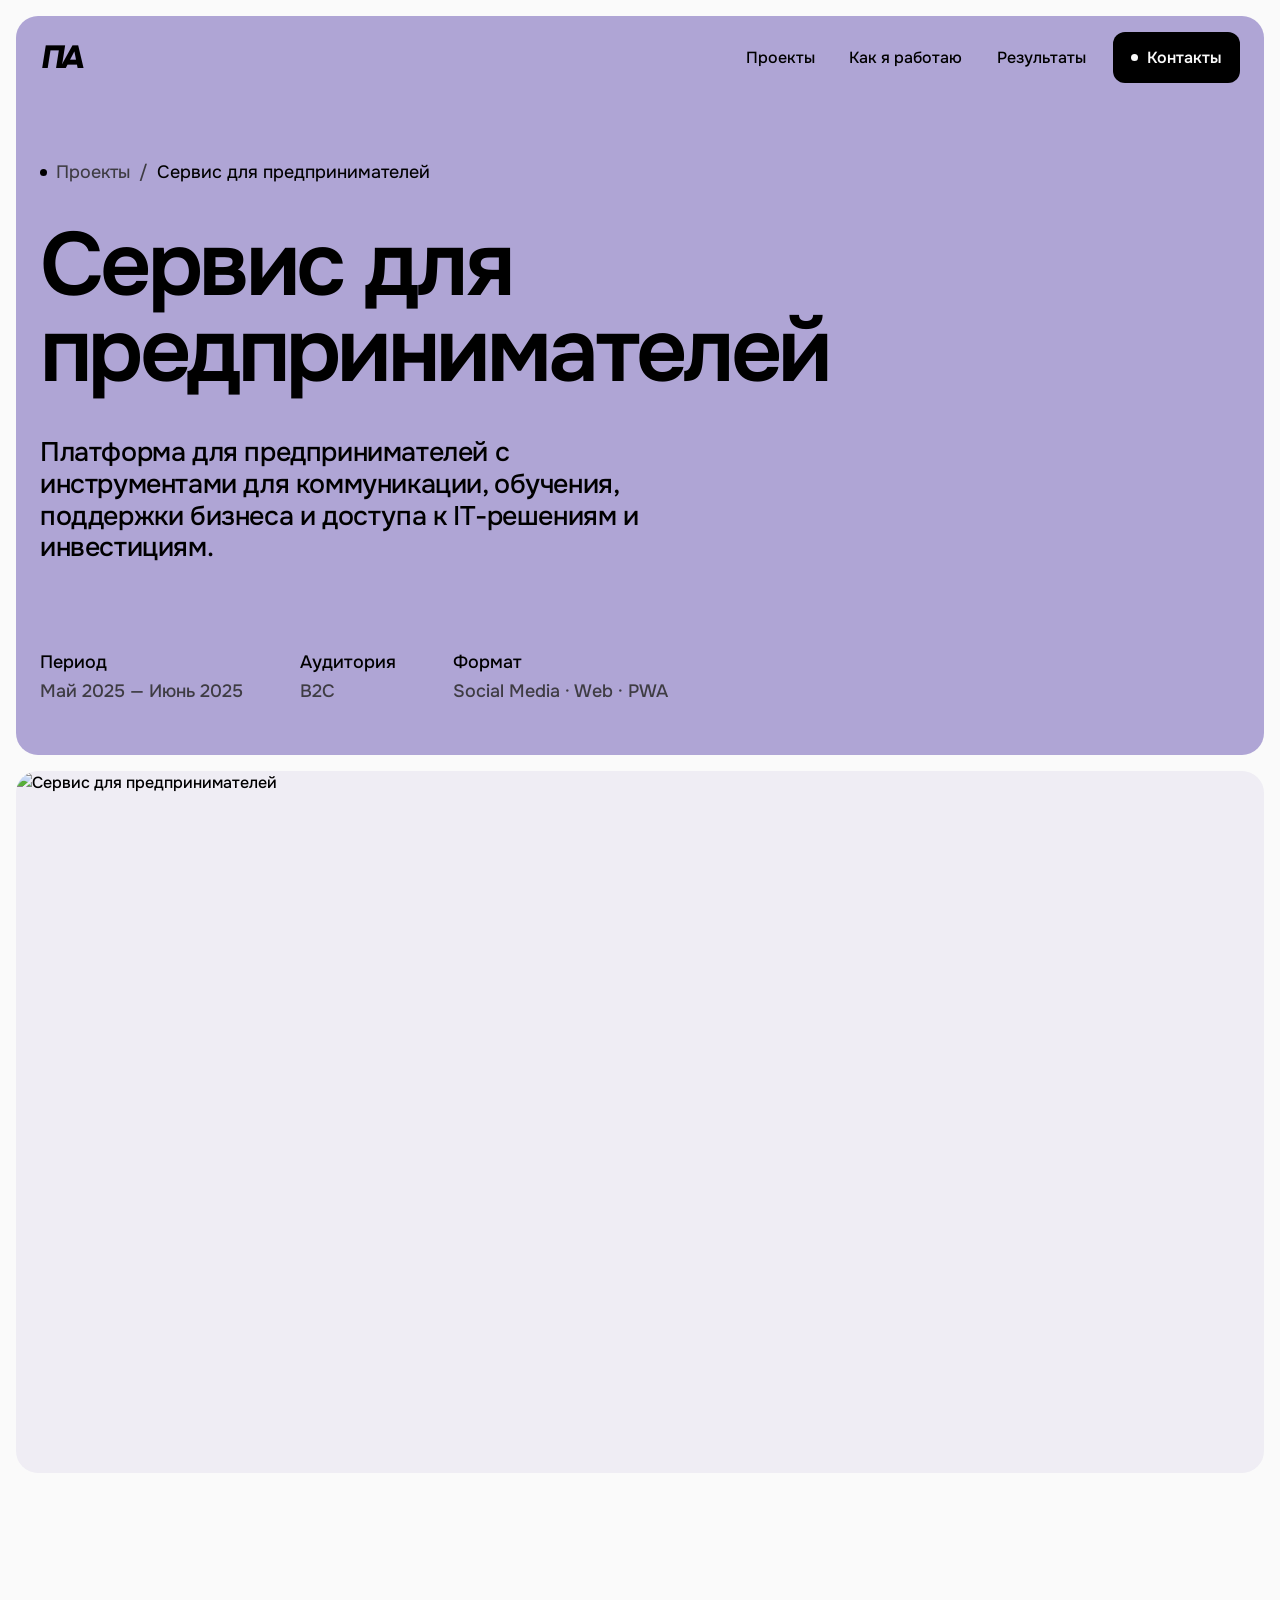
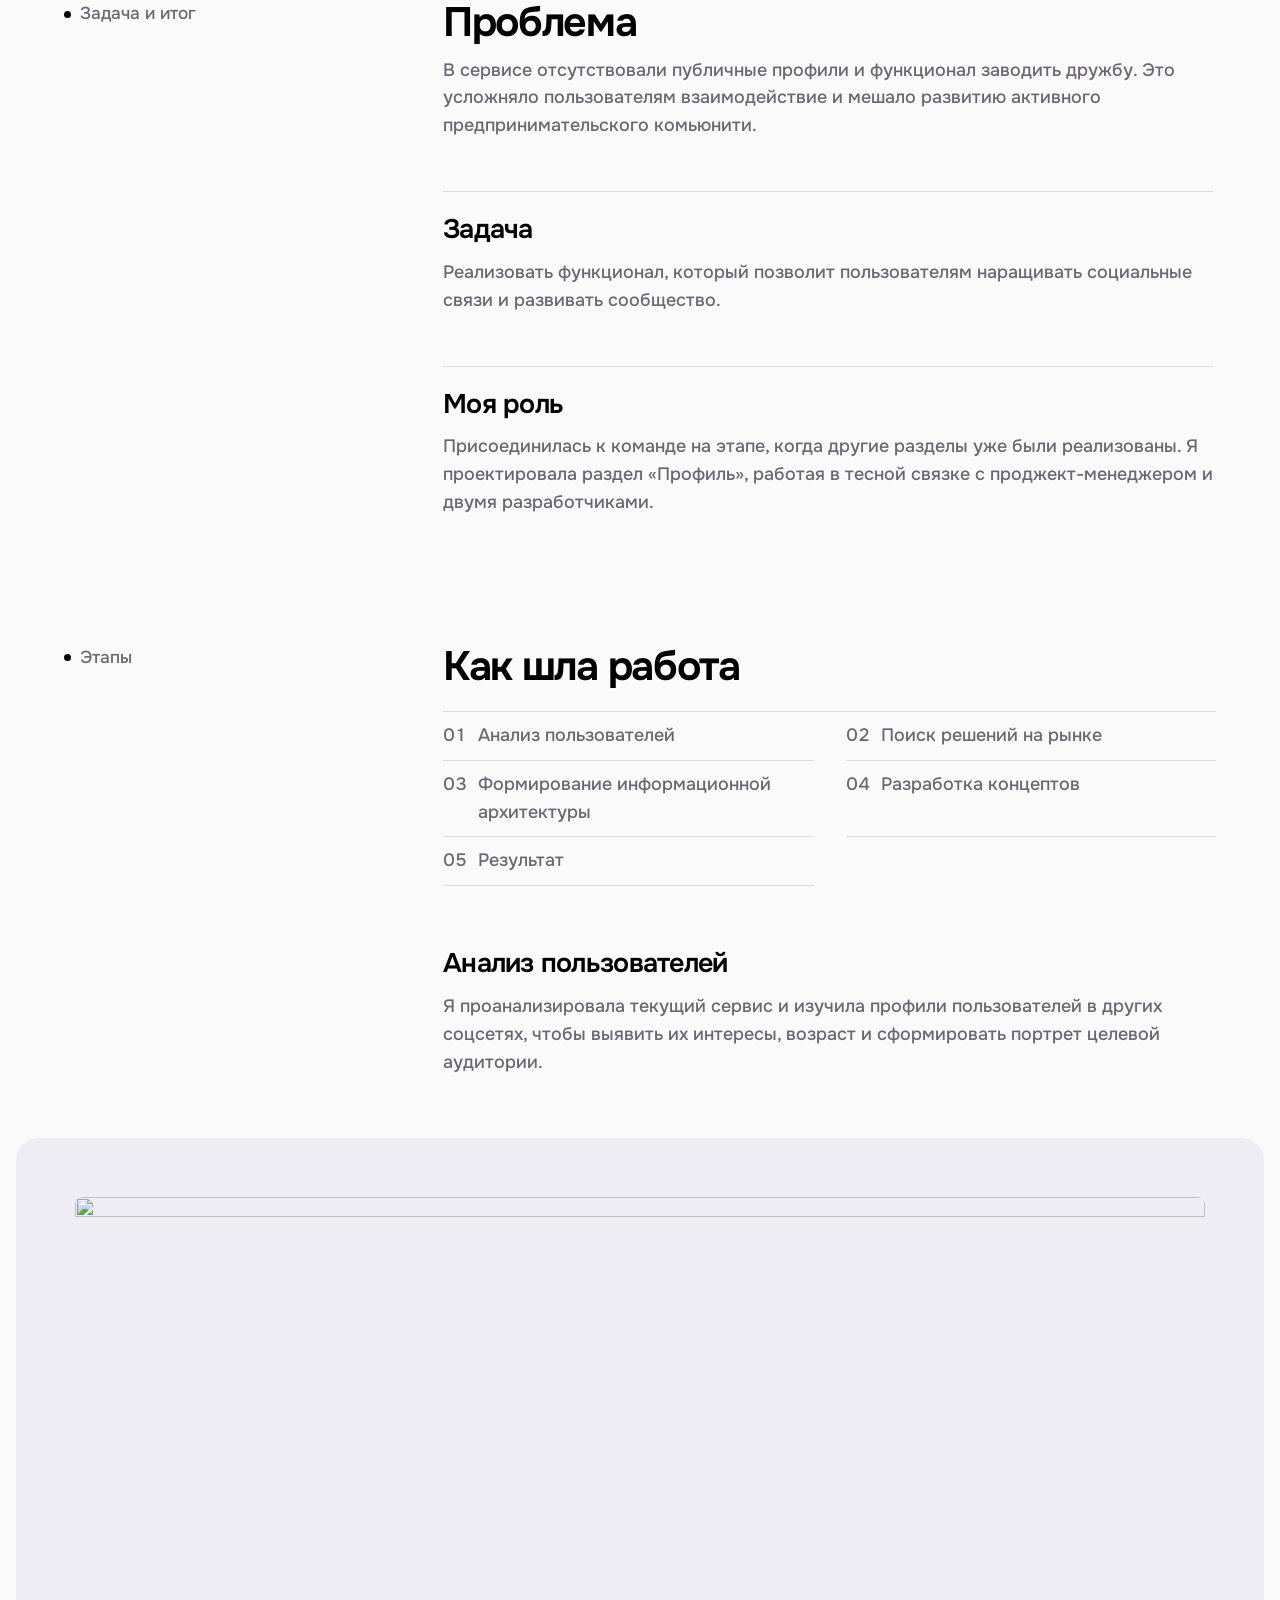
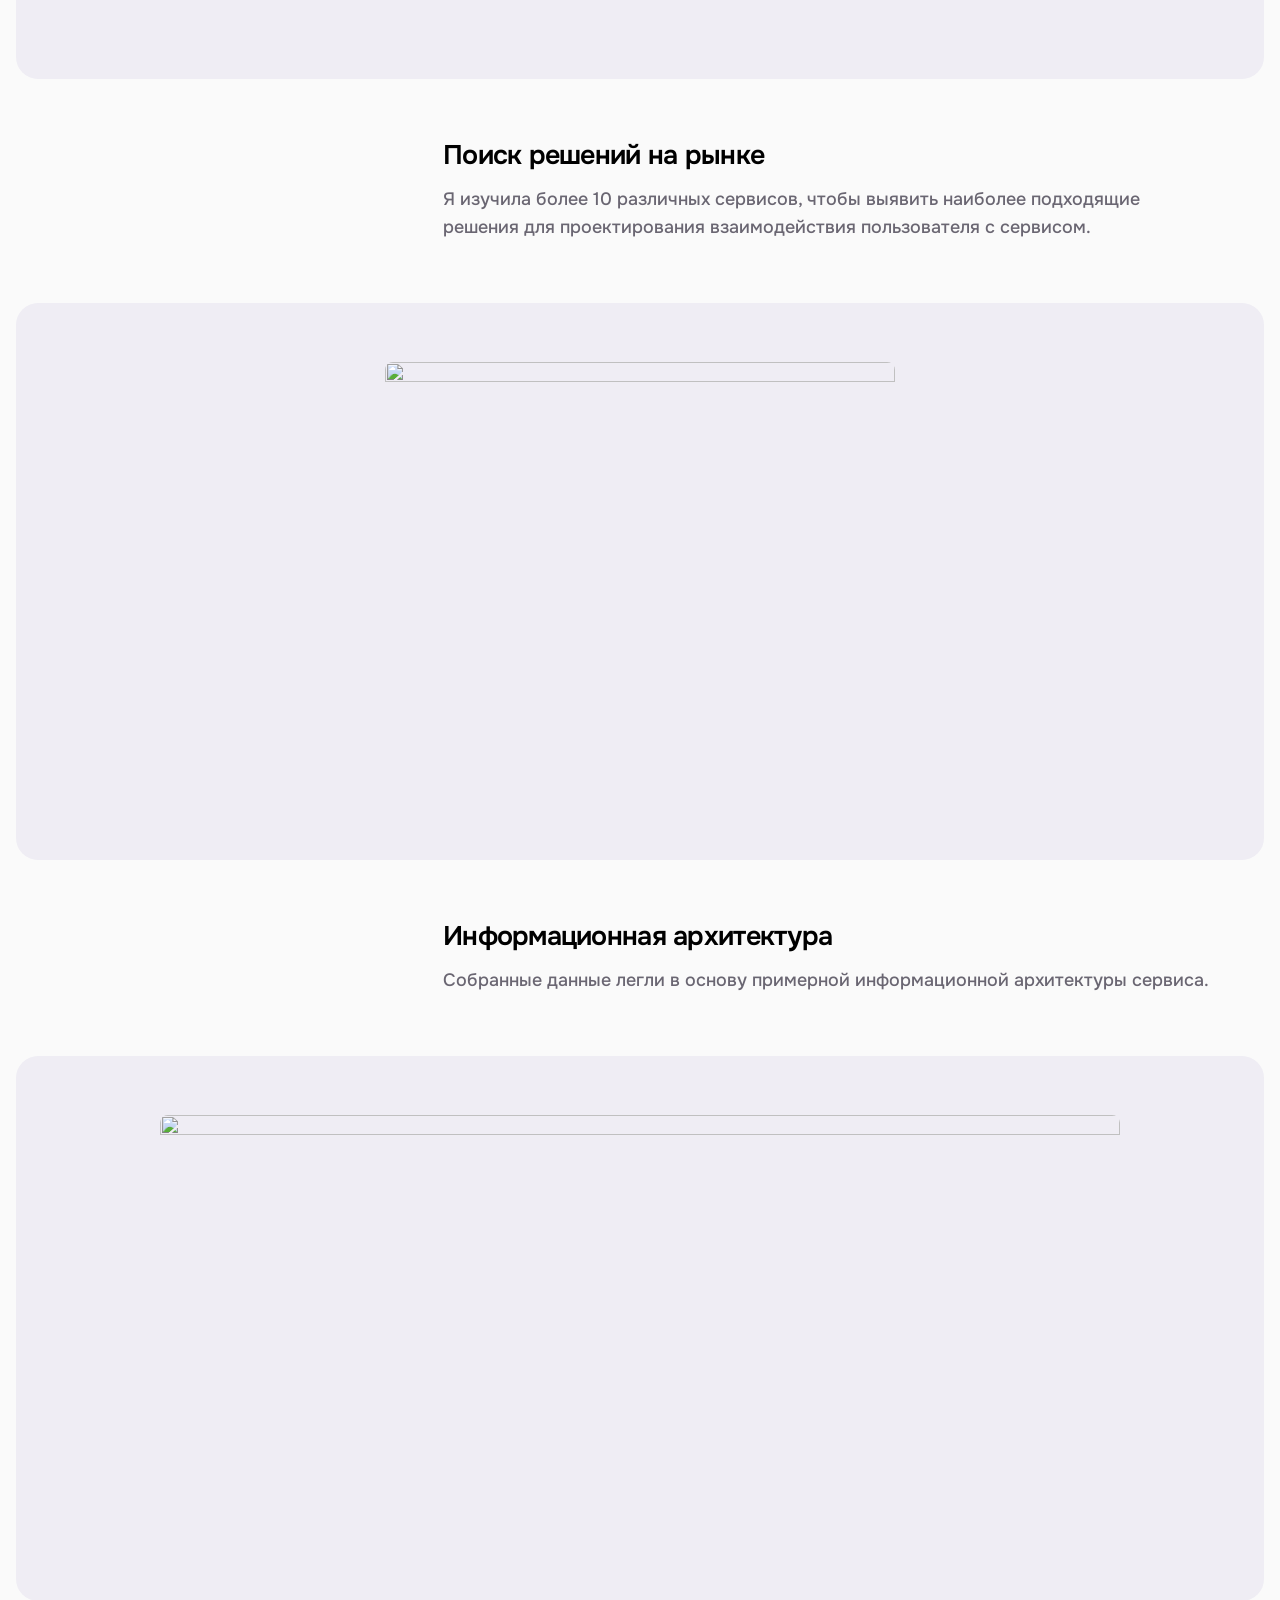
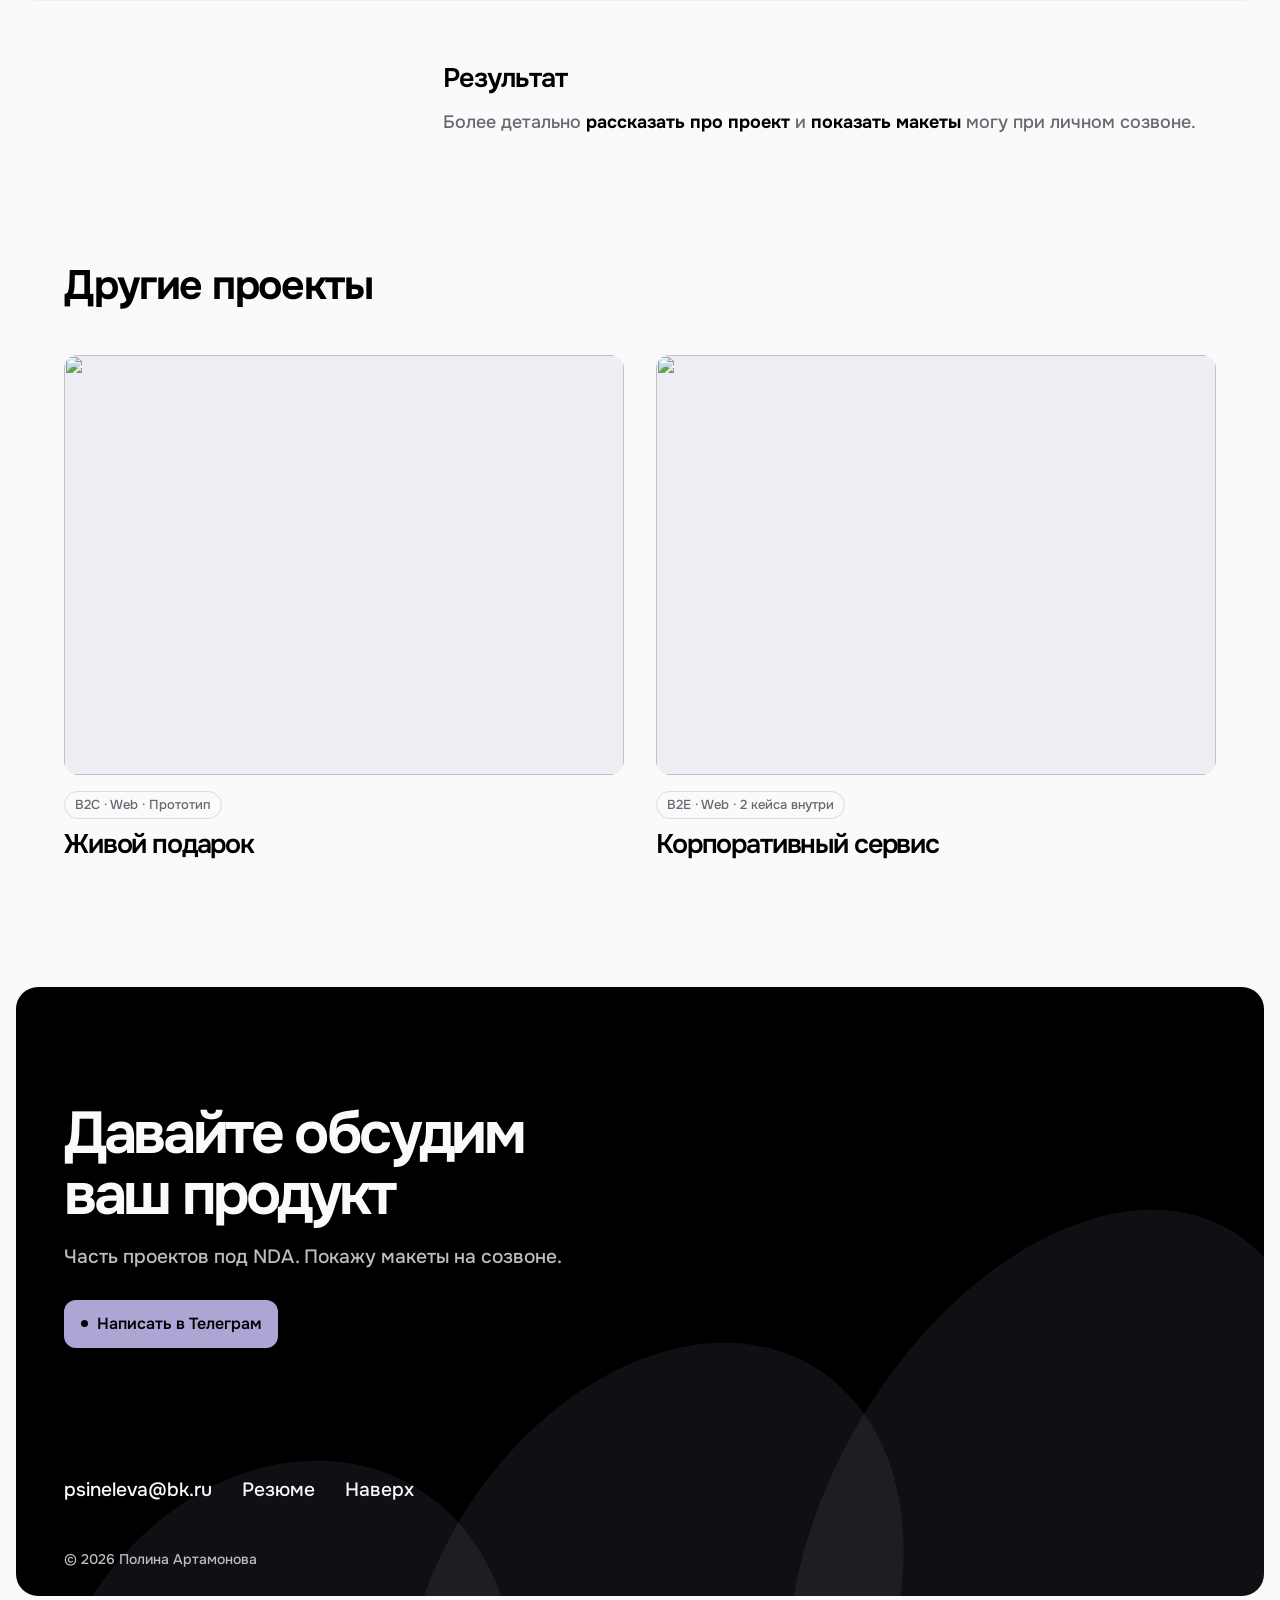
==== commit 7d1a0ce7: "Применить лавандовую палитру референса" ====
--- a/case-biz.html
+++ b/case-biz.html
@@ -4,6 +4,7 @@
 <head>
   <meta charset="utf-8" />
   <meta name="viewport" content="width=device-width, initial-scale=1" />
+  <meta name="theme-color" content="#afa5d5" />
   <title>Сервис для предпринимателей — Полина Артамонова</title>
   <meta name="description" content="Платформа для предпринимателей с инструментами для коммуникации, обучения, поддержки бизнеса и доступа к IT-решениям и инвестициям." />
   <link rel="canonical" href="https://polly-aaaaa.github.io/portfolio-redesign/case-biz.html" />
@@ -16,13 +17,13 @@
   <meta property="og:image:width" content="1200" />
   <meta property="og:image:height" content="630" />
   <meta name="twitter:card" content="summary_large_image" />
-  <link rel="icon" href="assets/favicon-32.png?v=pa" sizes="32x32" type="image/png" />
-  <link rel="icon" href="assets/favicon.svg?v=pa" sizes="any" type="image/svg+xml" />
-  <link rel="apple-touch-icon" href="assets/apple-touch-icon.png?v=pa" sizes="180x180" />
+  <link rel="icon" href="assets/favicon-32.png?v=pa-lavender" sizes="32x32" type="image/png" />
+  <link rel="icon" href="assets/favicon.svg?v=pa-lavender" sizes="any" type="image/svg+xml" />
+  <link rel="apple-touch-icon" href="assets/apple-touch-icon.png?v=pa-lavender" sizes="180x180" />
   <link rel="stylesheet" href="css/fonts.css?v=4" />
   <link rel="stylesheet" href="css/tw.css" />
-  <link rel="stylesheet" href="css/site.css?v=5" />
-  <link rel="stylesheet" href="css/case.css?v=5" />
+  <link rel="stylesheet" href="css/site.css?v=6" />
+  <link rel="stylesheet" href="css/case.css?v=6" />
   <script src="js/case.js?v=5" defer></script>
   <script src="js/site.js?v=5" defer></script>
 </head>
@@ -61,7 +62,7 @@
   </dl>
     </div>
   </section>
-  <figure class="panel case-cover" style="--case-cover: #0b3d86">
+  <figure class="panel case-cover">
     <a class="case-media-view" href="assets/biz.webp" data-zoom aria-label="Увеличить: Сервис для предпринимателей"><img src="assets/biz.webp" width="2000" height="1200" alt="Сервис для предпринимателей" fetchpriority="high" decoding="async" /></a>
   </figure>
 
@@ -134,7 +135,7 @@
   <section class="shell case-section case-related" aria-labelledby="case-related-title">
     <h2 id="case-related-title" class="display case-section-title">Другие проекты</h2>
     <div class="case-card-grid"><a href="case-gift.html" class="case-card">
-    <div class="case-card-image" style="--case-cover: #0a1210">
+    <div class="case-card-image">
       <img src="assets/gift.webp" width="1800" height="1080" alt="" loading="lazy" decoding="async" />
       <span class="case-card-action" aria-hidden="true">Смотреть кейс</span>
     </div>
@@ -142,7 +143,7 @@
     <h3 class="project-title">Живой подарок</h3>
   </a>
 <a href="case-corp.html" class="case-card">
-    <div class="case-card-image" style="--case-cover: #eef3ff">
+    <div class="case-card-image">
       <img src="assets/corp.webp" width="2880" height="1728" alt="" loading="lazy" decoding="async" />
       <span class="case-card-action" aria-hidden="true">Смотреть кейс</span>
     </div>
--- a/css/site.css
+++ b/css/site.css
@@ -1,10 +1,14 @@
 :root {
-  --ink: #140018;
-  --blue: #dbe8fb;
-  --surface: #f3f6fc;
-  --muted: #575467;
-  --muted-light: #b2a9be;
-  --line: #ded9e3;
+  --ink: #000000;
+  --accent: #afa5d5;
+  --paper: #fafafa;
+  --gray: #777380;
+  --surface: color-mix(in srgb, var(--accent) 15%, var(--paper));
+  --muted: color-mix(in srgb, var(--gray) 89%, var(--ink));
+  --muted-on-accent: color-mix(in srgb, var(--gray) 52%, var(--ink));
+  --muted-light: color-mix(in srgb, var(--gray) 46%, var(--paper));
+  --line: color-mix(in srgb, var(--gray) 24%, var(--paper));
+  --dark-hover: color-mix(in srgb, var(--ink) 78%, var(--gray));
   --edge: 16px;
   --gutter: clamp(32px, 5vw, 92px);
   --radius: 22px;
@@ -13,14 +17,15 @@
 }
 
 html { scroll-behavior: smooth; scroll-padding-top: 88px; }
-body { margin: 0; background: #fff; color: var(--ink); font-family: var(--sans); font-weight: 500; }
-::selection { background: #b6d0f5; color: var(--ink); }
-:focus-visible { outline: 2px solid currentColor; outline-offset: 5px; }
+body { margin: 0; background: var(--paper); color: var(--ink); font-family: var(--sans); font-weight: 500; }
+::selection { background: var(--accent); color: var(--ink); }
+:focus-visible { outline: 2px solid var(--ink); outline-offset: 5px; }
+.dark-panel :focus-visible, .site-header.is-dark :focus-visible { outline-color: var(--paper); }
 
 .shell { width: min(1280px, calc(100% - 2 * var(--gutter))); margin-inline: auto; }
 .panel .shell { width: min(1280px, calc(100% - 2 * max(16px, var(--gutter) - var(--edge)))); }
 .panel { margin-inline: var(--edge); border-radius: var(--radius); }
-.dark-panel { background: var(--ink); color: var(--blue); }
+.dark-panel { background: var(--ink); color: var(--paper); }
 .section { --section-spacing: clamp(74px, 10vw, 148px); padding-block: var(--section-spacing); scroll-margin-top: calc(12px - var(--section-spacing)); }
 .split-section { display: grid; gap: 30px; }
 .display { font-weight: 660; letter-spacing: -.057em; line-height: 1.04; }
@@ -28,12 +33,12 @@
 .section-label { display: flex; align-items: baseline; gap: 9px; color: var(--muted); font-size: clamp(1rem, 1.35vw, 1.2rem); }
 .section-label::before { content: ''; flex: none; align-self: center; width: 7px; height: 7px; border-radius: 50%; background: var(--ink); }
 .dark-panel .section-label { color: var(--muted-light); }
-.dark-panel .section-label::before { background: var(--blue); }
-.skip-link { position: fixed; z-index: 120; inset: 10px auto auto 10px; padding: 10px 14px; background: var(--ink); color: white; transform: translateY(-150%); }
+.dark-panel .section-label::before { background: var(--accent); }
+.skip-link { position: fixed; z-index: 120; inset: 10px auto auto 10px; padding: 10px 14px; background: var(--ink); color: var(--paper); transform: translateY(-150%); }
 .skip-link:focus { transform: none; }
 
 .site-header { position: fixed; z-index: 50; top: 26px; inset-inline: calc(var(--edge) + 16px); color: var(--ink); }
-.site-header.is-dark, .site-header.is-dark .wordmark, .site-header.is-dark .nav-links a:not(.button) { color: var(--blue); }
+.site-header.is-dark, .site-header.is-dark .wordmark, .site-header.is-dark .nav-links a:not(.button) { color: var(--paper); }
 .nav { display: grid; grid-template-columns: 1fr auto; align-items: center; gap: 8px 16px; max-width: 1550px; margin-inline: auto; }
 .wordmark { justify-self: start; display: inline-flex; align-items: center; min-height: 44px; padding-inline: 2px 5px; font-size: 2rem; font-weight: 850; letter-spacing: -.14em; line-height: 1; }
 .wordmark span { display: block; transform: skewX(-9deg); }
@@ -41,39 +46,39 @@
 .nav-links a { display: inline-flex; align-items: center; min-height: 44px; padding-inline: 7px; font-size: .9375rem; white-space: nowrap; }
 .nav-links a:not(.button):hover { text-decoration: underline; text-underline-offset: .23em; }
 .nav-links .nav-contact { padding-inline: 15px; }
-.site-header.is-dark .nav-contact { background: var(--blue); color: var(--ink); }
+.site-header.is-dark .nav-contact { background: var(--accent); color: var(--ink); }
 .menu-toggle { display: none; }
-.nav.enhanced .menu-toggle { display: grid; place-content: center; gap: 5px; justify-self: end; width: 44px; height: 44px; border-radius: 13px; background: rgba(255,255,255,.66); color: var(--ink); backdrop-filter: blur(12px); }
-.is-dark .nav.enhanced .menu-toggle { background: #332339; color: var(--blue); }
+.nav.enhanced .menu-toggle { display: grid; place-content: center; gap: 5px; justify-self: end; width: 44px; height: 44px; border-radius: 13px; background: color-mix(in srgb, var(--paper) 66%, transparent); color: var(--ink); backdrop-filter: blur(12px); }
+.is-dark .nav.enhanced .menu-toggle { background: var(--dark-hover); color: var(--accent); }
 .menu-toggle span { width: 18px; height: 1.5px; background: currentColor; transition: transform .26s var(--ease); }
 .menu-toggle[aria-expanded='true'] span:first-child { transform: translateY(3.25px) rotate(45deg); }
 .menu-toggle[aria-expanded='true'] span:last-child { transform: translateY(-3.25px) rotate(-45deg); }
 .nav.enhanced .nav-links { display: none; }
-.nav.enhanced .menu-toggle[aria-expanded='true'] + .nav-links { display: grid; position: absolute; inset: 54px 0 auto auto; min-width: min(220px, 100%); padding: 10px; border-radius: 16px; color: var(--ink); background: var(--surface); box-shadow: 0 14px 38px #14001822; }
+.nav.enhanced .menu-toggle[aria-expanded='true'] + .nav-links { display: grid; position: absolute; inset: 54px 0 auto auto; min-width: min(220px, 100%); padding: 10px; border-radius: 16px; color: var(--ink); background: var(--surface); box-shadow: 0 14px 38px rgb(0 0 0 / .13); }
 .nav.enhanced .nav-links .nav-contact { display: flex; }
-.is-dark .nav.enhanced .menu-toggle[aria-expanded='true'] + .nav-links { color: var(--blue); background: #28172e; }
+.is-dark .nav.enhanced .menu-toggle[aria-expanded='true'] + .nav-links { color: var(--paper); background: var(--dark-hover); }
 
 .button { display: inline-flex; align-items: center; justify-content: center; gap: 9px; min-height: 48px; padding: 9px 16px; border: 1px solid transparent; border-radius: 12px; font-size: 1rem; font-weight: 580; line-height: 1.2; white-space: nowrap; transition: background-color .25s, color .25s, transform .35s var(--ease); }
 .button:hover { transform: translateY(-2px); }
 .button:active { transform: translateY(0) scale(.98); }
-.button-dark { background: var(--ink); color: var(--blue); }
-.button-light { background: var(--blue); color: var(--ink); }
-.button-dark:hover { background: #34213a; }
-.button-light:hover { background: #fff; }
+.button-dark { background: var(--ink); color: var(--paper); }
+.button-light { background: var(--accent); color: var(--ink); }
+.button-dark:hover { background: var(--dark-hover); }
+.button-light:hover { background: var(--paper); }
 .nav-contact::before, .contact .button::before { content: ''; width: 7px; height: 7px; border-radius: 50%; background: currentColor; }
-.button-line { border-color: #14001866; border-radius: 7px; min-height: 36px; padding: 6px 12px; font-size: .875rem; }
-.button-line:hover { background: var(--ink); color: var(--blue); }
+.button-line { border-color: rgb(0 0 0 / .4); border-radius: 7px; min-height: 36px; padding: 6px 12px; font-size: .875rem; }
+.button-line:hover { background: var(--ink); color: var(--accent); }
 
 .lead-panel { margin-top: var(--edge); overflow: hidden; }
-.hero { position: relative; isolation: isolate; display: grid; align-content: center; min-height: calc(100svh - 2 * var(--edge)); padding: 102px 17px 110px; overflow: hidden; background: var(--blue); }
+.hero { position: relative; isolation: isolate; display: grid; align-content: center; min-height: calc(100svh - 2 * var(--edge)); padding: 102px 17px 110px; overflow: hidden; background: var(--accent); }
 .hero-copy { width: min(100%, 1100px); margin-inline: auto; }
 .hero-intro { display: inline-block; padding: 5px 12px; margin-bottom: 14px; border: 1px solid var(--ink); border-radius: 999px; font-size: .875rem; line-height: 1.4; }
 .hero-title { font-size: clamp(2.15rem, 11.9vw, 5.3rem); font-weight: 800; letter-spacing: -.055em; line-height: .99; }
 .hero-title > span { display: block; }
-.hero-lead { max-width: 48ch; margin-top: 26px; color: var(--muted); font-size: clamp(1rem, 1.45vw, 1.3rem); line-height: 1.4; }
+.hero-lead { max-width: 48ch; margin-top: 26px; color: var(--muted-on-accent); font-size: clamp(1rem, 1.45vw, 1.3rem); line-height: 1.4; }
 .hero-actions { position: absolute; z-index: 1; inset: auto 17px 22px; display: flex; justify-content: space-between; gap: 8px; flex-wrap: wrap; }
 .motif { position: absolute; z-index: -1; inset: 0; overflow: clip; pointer-events: none; }
-.motif i { position: absolute; display: block; width: 36%; height: 90%; left: 3%; bottom: -66%; transform: rotate(29deg); border-radius: 50%; background: #ffffff55; }
+.motif i { position: absolute; display: block; width: 36%; height: 90%; left: 3%; bottom: -66%; transform: rotate(29deg); border-radius: 50%; background: color-mix(in srgb, var(--paper) 33%, transparent); }
 .motif i:nth-child(2) { left: 33%; bottom: -58%; height: 103%; transform: rotate(31deg); }
 .motif i:nth-child(3) { left: 65%; bottom: -49%; height: 117%; transform: rotate(30deg); }
 .motion-ready .hero-title > span { animation: hero-in .9s var(--ease) both; }
@@ -88,39 +93,39 @@
 .about-copy p { margin-top: 24px; color: var(--muted-light); font-size: clamp(1.1rem, 1.6vw, 1.375rem); }
 .about-links { display: grid; justify-items: start; gap: 14px; margin-top: clamp(35px, 5vw, 74px); font-size: clamp(1.2rem, 2vw, 1.75rem); letter-spacing: -.045em; }
 .about-links a, .footer-links a { transition: color .25s, transform .3s var(--ease); }
-.about-links a:hover, .footer-links a:hover { color: white; transform: translateX(4px); }
+.about-links a:hover, .footer-links a:hover { color: var(--accent); transform: translateX(4px); }
 
 .section-heading { margin-bottom: clamp(36px, 6vw, 88px); }
 .section-note { margin-top: 14px; color: var(--muted); font-size: clamp(1rem, 1.45vw, 1.25rem); }
 .project-grid { display: grid; gap: clamp(40px, 7vw, 100px); align-items: start; }
 .project { display: grid; gap: 16px; min-width: 0; }
-.project-media { position: relative; overflow: hidden; border-radius: 12px; background: var(--cover, var(--blue)); }
+.project-media { position: relative; overflow: hidden; border-radius: 12px; background: var(--surface); }
 .project-media img { width: 100%; height: auto; aspect-ratio: 5 / 3; object-fit: cover; transition: transform .65s var(--ease); }
 .project-copy { min-width: 0; }
 .project-meta { display: inline-flex; align-items: baseline; flex-wrap: wrap; gap: 4px 9px; padding: 5px 10px; border: 1px solid var(--line); border-radius: 999px; color: var(--muted); font-size: .8125rem; line-height: 1.25; }
 .project-title { margin-top: 11px; font-size: clamp(1.45rem, 2.1vw, 2.15rem); font-weight: 600; letter-spacing: -.043em; line-height: 1.12; text-wrap: balance; transition: color .25s; }
 .project-description { max-width: 52ch; margin-top: 11px; color: var(--muted); line-height: 1.55; }
-.project-link { display: inline-block; margin-top: 12px; text-underline-offset: .19em; text-decoration: underline solid #1400184d; font-size: .875rem; }
+.project-link { display: inline-block; margin-top: 12px; text-underline-offset: .19em; text-decoration: underline solid rgb(0 0 0 / .3); font-size: .875rem; }
 .project-note { margin-top: 7px; color: var(--muted); font-size: .875rem; }
 @media (hover: hover) {
   .project:hover img { transform: scale(1.045); }
   .project:hover .project-link { text-decoration-color: currentColor; }
 }
 
-.process { background: var(--blue); }
-.process-intro { max-width: 51ch; margin-top: 21px; color: var(--muted); font-size: clamp(1.0625rem, 1.5vw, 1.25rem); line-height: 1.5; }
+.process { background: var(--accent); }
+.process-intro { max-width: 51ch; margin-top: 21px; color: var(--muted-on-accent); font-size: clamp(1.0625rem, 1.5vw, 1.25rem); line-height: 1.5; }
 .process-list { display: grid; gap: 14px; margin-top: clamp(28px, 4vw, 56px); }
 .process-list a { display: grid; gap: 8px; min-height: 112px; padding: clamp(18px, 2.6vw, 34px); border-radius: 16px; background: var(--surface); transition: background-color .25s, transform .35s var(--ease); }
-.process-list a:hover { transform: translateY(-3px); background: white; }
+.process-list a:hover { transform: translateY(-3px); background: var(--paper); }
 .process-list h3 { font-size: clamp(1.25rem, 2.05vw, 1.85rem); font-weight: 650; letter-spacing: -.04em; }
 .process-list p, .process-team { max-width: 63ch; color: var(--muted); line-height: 1.55; }
-.process-team { margin-top: 26px; }
+.process-team { margin-top: 26px; color: var(--muted-on-accent); }
 .process-team strong { display: block; margin-bottom: 3px; color: var(--ink); }
 
 .results .section-heading { margin-bottom: 28px; }
 .metrics { display: grid; gap: 14px; }
-.metric { display: grid; gap: 14px; padding: clamp(22px, 3.4vw, 46px); border-radius: 16px; background: var(--ink); color: var(--blue); transition: background-color .25s, transform .35s var(--ease); }
-.metric:hover { transform: translateY(-3px); background: #312035; }
+.metric { display: grid; gap: 14px; padding: clamp(22px, 3.4vw, 46px); border-radius: 16px; background: var(--ink); color: var(--accent); transition: background-color .25s, transform .35s var(--ease); }
+.metric:hover { transform: translateY(-3px); background: var(--dark-hover); }
 .metric strong { font-size: clamp(3rem, 6.2vw, 5.75rem); font-weight: 750; letter-spacing: -.063em; line-height: .94; }
 .metric span { max-width: 38ch; line-height: 1.4; }
 .result-links { display: grid; margin-top: 38px; }
@@ -130,7 +135,7 @@
 .result-links a:hover { color: var(--muted); }
 
 .contact { position: relative; isolation: isolate; margin-bottom: var(--edge); overflow: hidden; }
-.contact .motif i { background: #e5daff13; }
+.contact .motif i { background: color-mix(in srgb, var(--accent) 9%, transparent); }
 .contact-inner { padding-block: clamp(66px, 9vw, 122px) 26px; }
 .contact .section-title { max-width: 18ch; }
 .contact .section-title + p { margin-top: 18px; color: var(--muted-light); font-size: clamp(1rem, 1.5vw, 1.25rem); }
@@ -168,8 +173,8 @@
   .nav.enhanced .nav-links, .nav.enhanced .menu-toggle[aria-expanded='true'] + .nav-links { display: flex; position: static; grid-column: auto; gap: clamp(14px, 1.6vw, 26px); flex-wrap: nowrap; min-width: 0; padding: 0; color: inherit; background: transparent; box-shadow: none; }
   .nav-links a { font-size: 1rem; }
   .nav-links .nav-contact { min-height: 51px; padding-inline: 17px; }
-  .site-header.scrolled:not(.is-dark) .nav-links { border-radius: 14px; background: #ffffffa6; backdrop-filter: blur(14px); }
-  .site-header.scrolled.is-dark .nav-links { border-radius: 14px; background: #140018a6; backdrop-filter: blur(14px); }
+  .site-header.scrolled:not(.is-dark) .nav-links { border-radius: 14px; background: color-mix(in srgb, var(--paper) 65%, transparent); backdrop-filter: blur(14px); }
+  .site-header.scrolled.is-dark .nav-links { border-radius: 14px; background: rgb(0 0 0 / .65); backdrop-filter: blur(14px); }
 }
 
 @media (max-width: 380px) {
--- a/css/case.css
+++ b/css/case.css
@@ -1,8 +1,9 @@
 .case-hero {
+  --muted: var(--muted-on-accent);
   display: flex;
   margin-top: var(--edge);
   padding-block: clamp(120px, 37vw, 144px) clamp(44px, 4vw, 56px);
-  background: var(--blue);
+  background: var(--accent);
 }
 .case-hero .case-hero-inner {
   display: flex;
@@ -84,7 +85,7 @@
 .case-cover {
   margin-top: var(--edge);
   overflow: hidden;
-  background: var(--case-cover, var(--surface));
+  background: var(--surface);
 }
 .case-cover .case-media-view { aspect-ratio: 16 / 9; }
 .case-media-view { display: block; min-width: 0; cursor: zoom-in; }
@@ -171,14 +172,14 @@
 .case-gallery--stacked > .case-shot { padding: 0; }
 .case-media-pair .case-shot { padding: clamp(12px, 2.4vw, 34px); }
 .case-caption { margin-top: 10px; color: var(--muted); font-size: .875rem; line-height: 1.45; }
-.case-phone { background: var(--blue); }
+.case-phone { background: var(--accent); }
 .case-phone .case-caption { text-align: center; }
 .proto {
   width: min(100%, 393px);
   aspect-ratio: 393 / 852;
   overflow: hidden;
   border-radius: 14px;
-  background: #0f261d;
+  background: var(--ink);
 }
 .proto iframe { display: block; width: 100%; height: 100%; border: 0; }
 
@@ -198,7 +199,7 @@
   aspect-ratio: 4 / 3;
   overflow: hidden;
   border-radius: 14px;
-  background: var(--case-cover, var(--surface));
+  background: var(--surface);
 }
 .case-card-image img {
   width: 100%;
@@ -211,7 +212,7 @@
   z-index: 1;
   inset: 0;
   content: '';
-  background: linear-gradient(to top, #140018a0, transparent 65%);
+  background: linear-gradient(to top, rgb(0 0 0 / .63), transparent 65%);
   opacity: 0;
   transition: opacity .45s var(--ease);
 }
@@ -221,7 +222,7 @@
   inset: auto auto 16px 16px;
   padding: 7px 12px;
   border-radius: 999px;
-  background: var(--blue);
+  background: var(--accent);
   color: var(--ink);
   font-size: .875rem;
   opacity: 0;
@@ -240,12 +241,13 @@
   max-height: none;
   margin: 0;
   padding: 64px min(5vw, 60px) 24px;
-  background: #140018ef;
+  background: rgb(0 0 0 / .94);
 }
 .lightbox[open] { display: grid; place-items: center; }
 .lightbox img { max-width: 100%; max-height: calc(100dvh - 88px); object-fit: contain; }
 .lightbox-controls { position: absolute; right: 16px; top: 12px; }
-.lightbox-close { background: var(--blue); color: var(--ink); }
+.lightbox-close { background: var(--accent); color: var(--ink); }
+.lightbox :focus-visible { outline-color: var(--paper); }
 html:has(.lightbox[open]) { overflow: hidden; }
 
 @media (max-width: 767px) {
@@ -259,7 +261,8 @@
   .case-media-pair, .case-card-grid { grid-template-columns: repeat(2, minmax(0, 1fr)); }
 }
 @media (min-width: 1024px) {
-  .case-hero { min-height: clamp(620px, 52.2vw, 752px); }
+  .case-hero {
+  --muted: var(--muted-on-accent); min-height: clamp(620px, 52.2vw, 752px); }
   .case-meta {
     display: flex;
     flex-wrap: wrap;
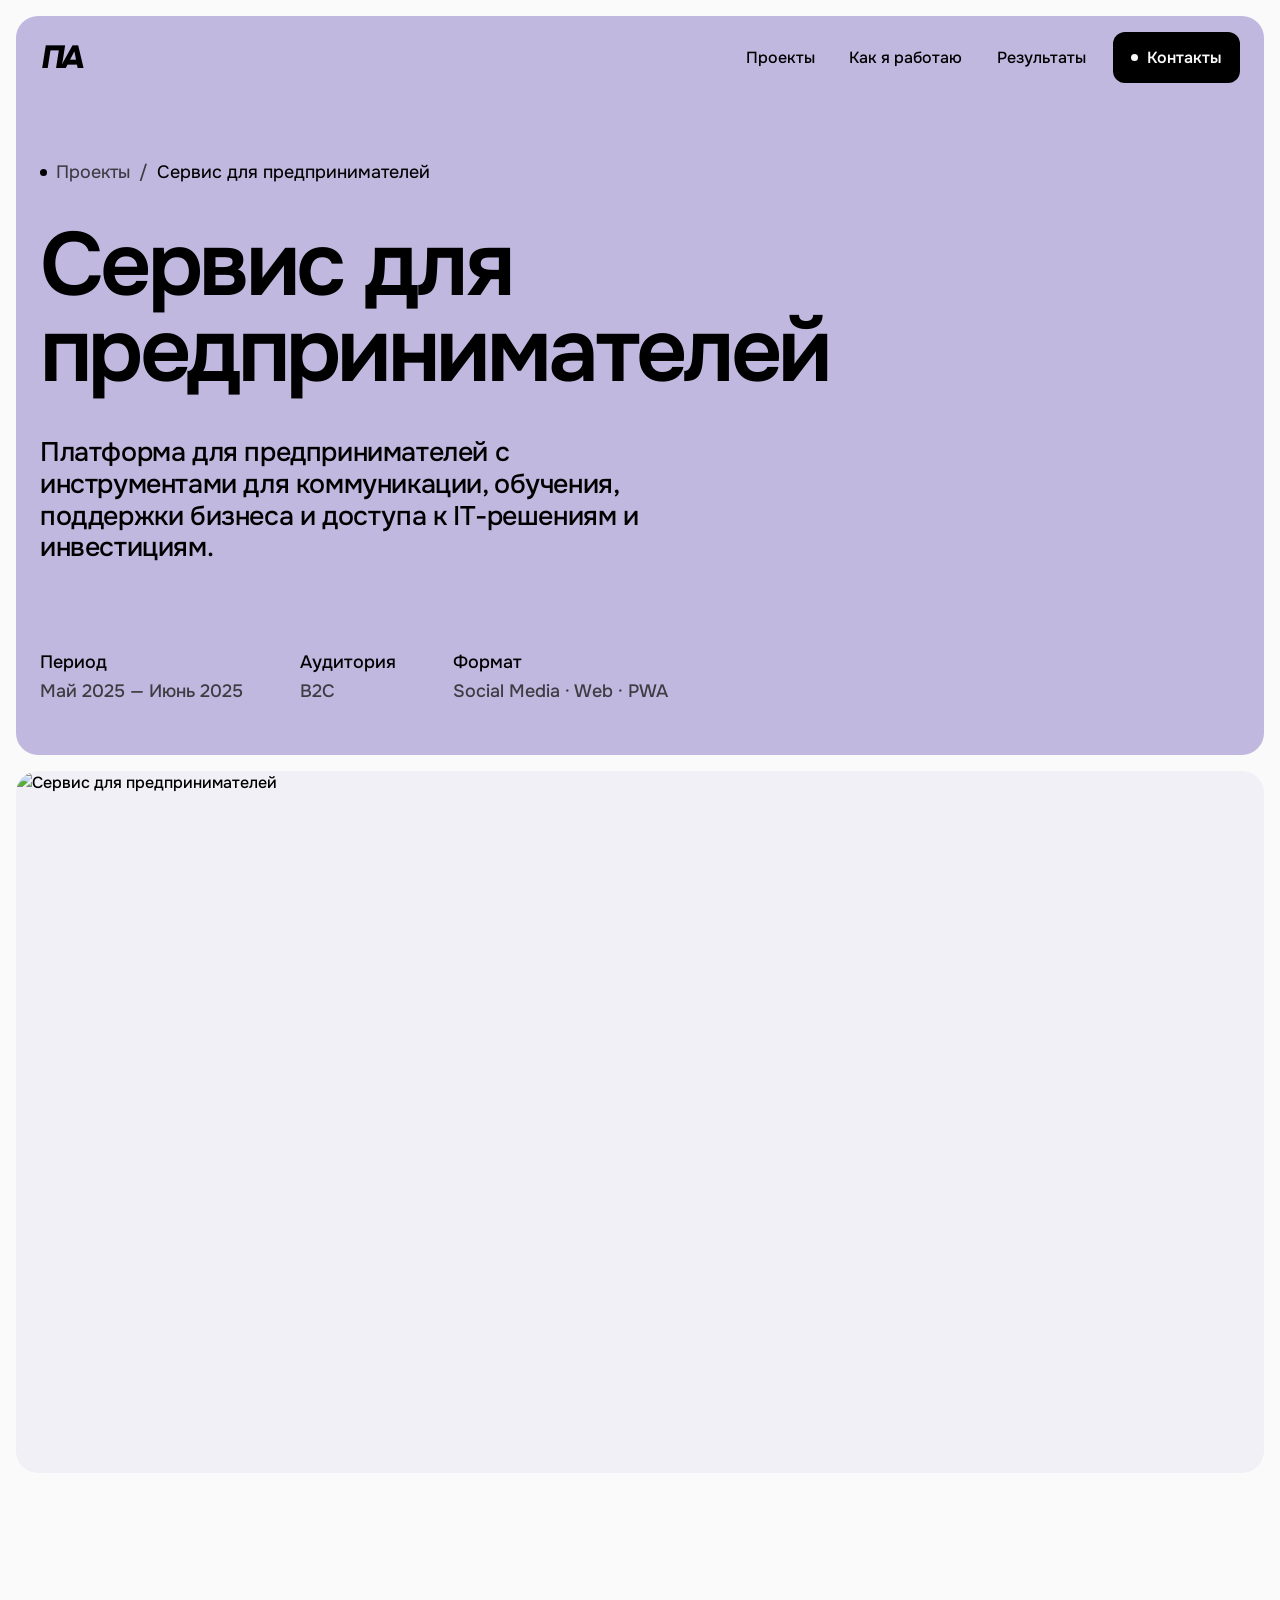
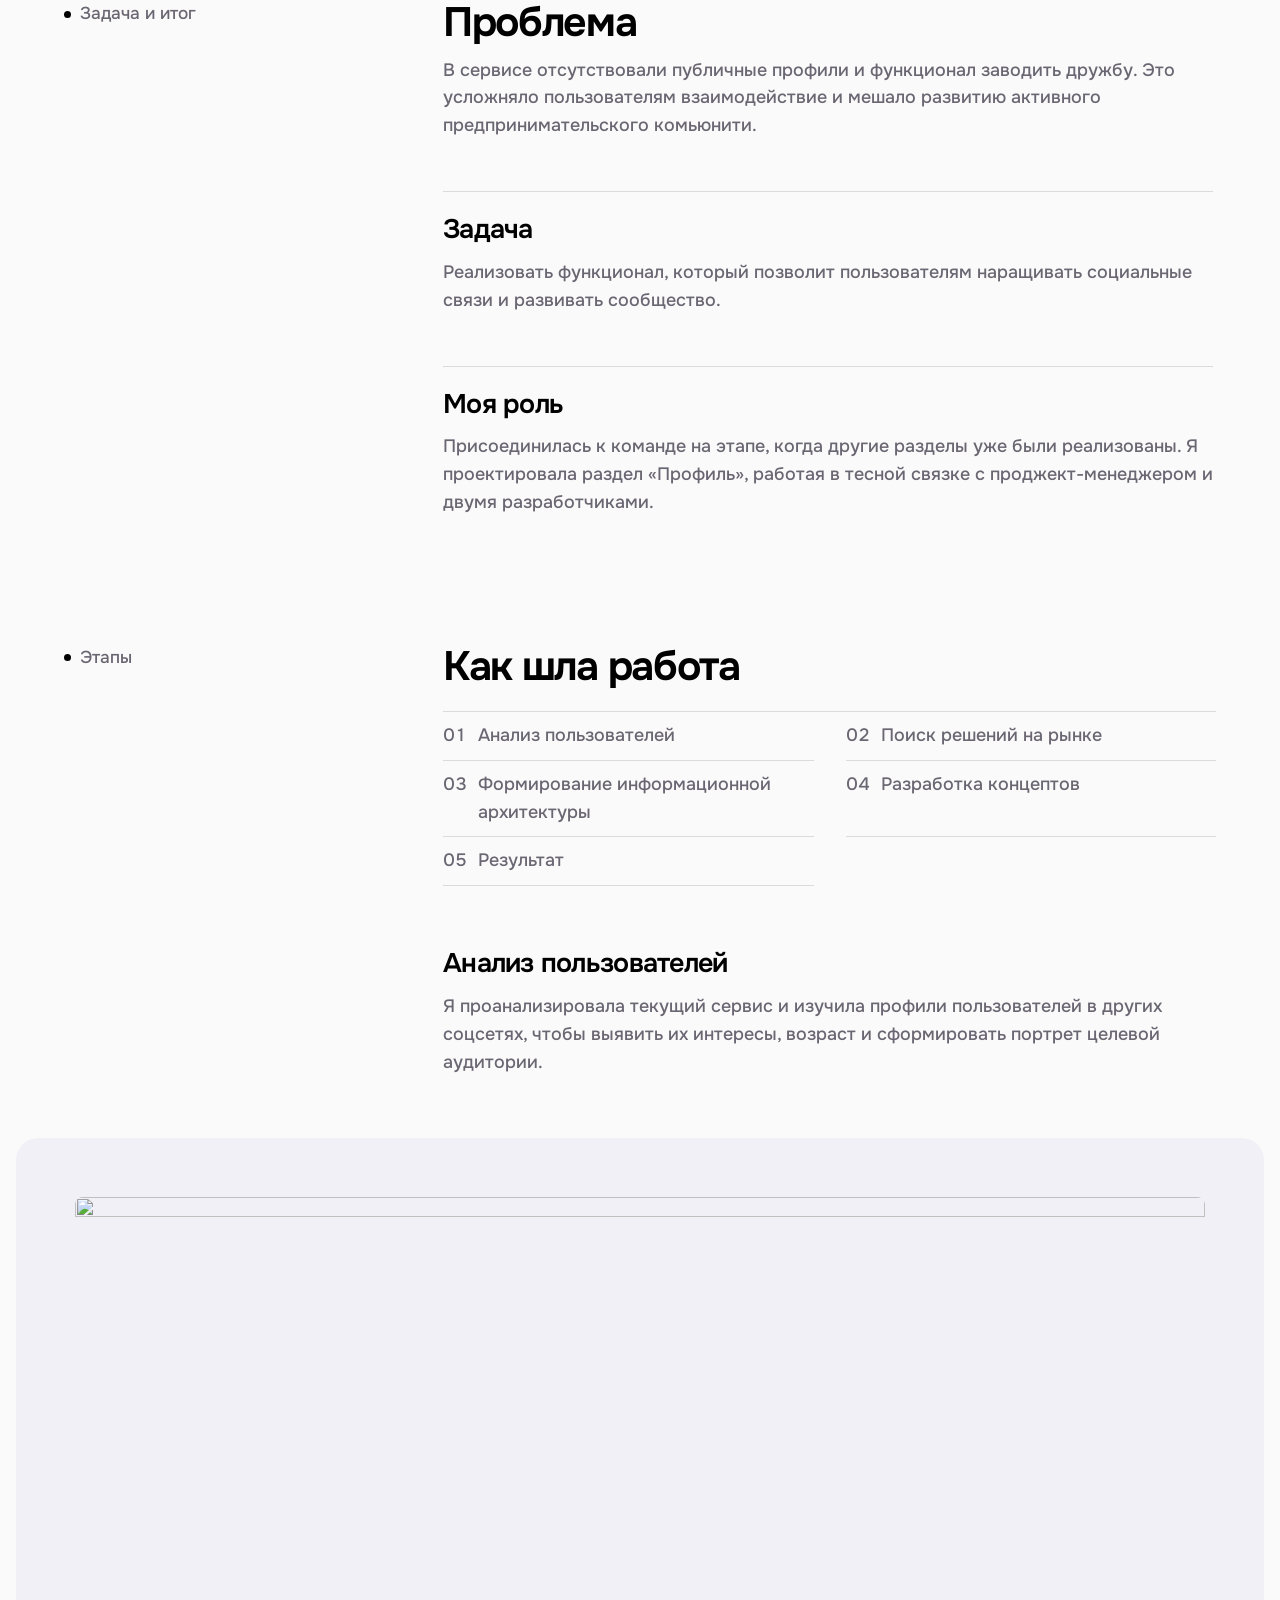
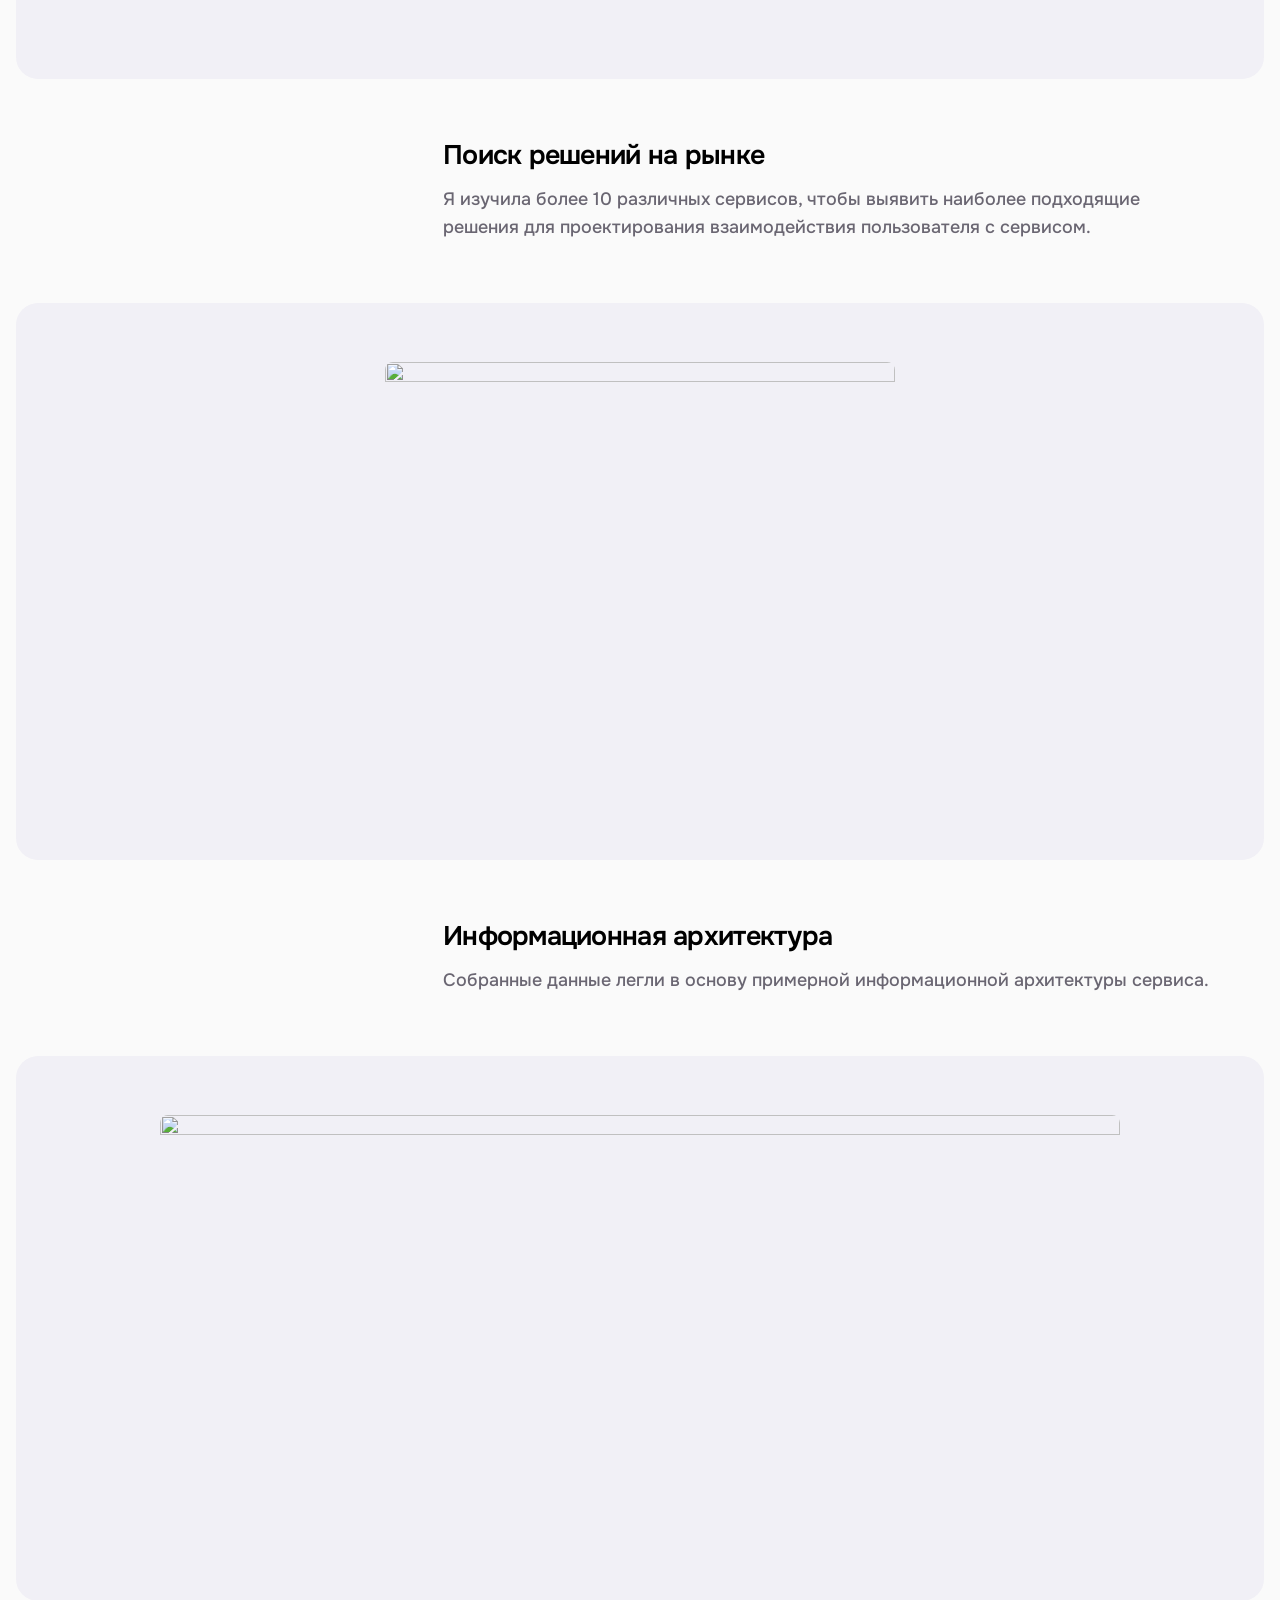
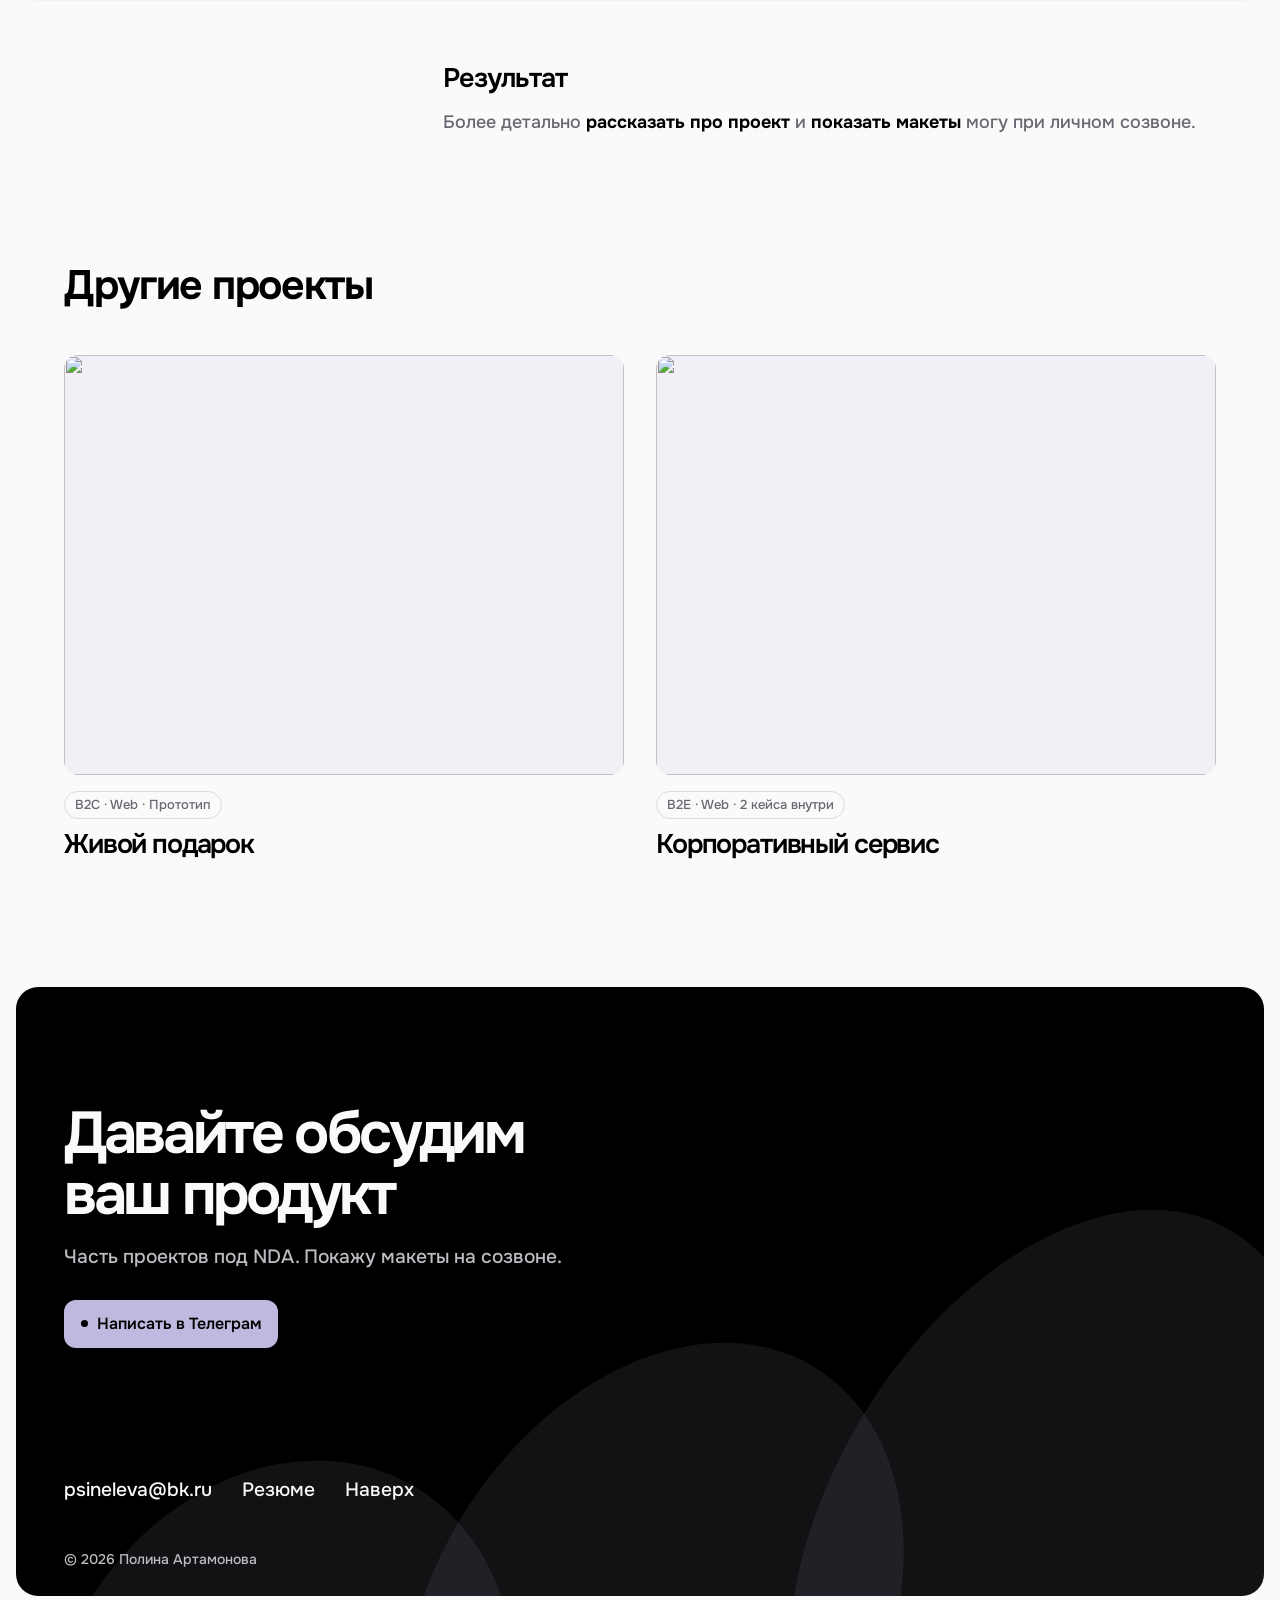
==== commit 96149f5d: "Осветлить лавандовый фон для читаемости" ====
--- a/case-biz.html
+++ b/case-biz.html
@@ -4,7 +4,7 @@
 <head>
   <meta charset="utf-8" />
   <meta name="viewport" content="width=device-width, initial-scale=1" />
-  <meta name="theme-color" content="#afa5d5" />
+  <meta name="theme-color" content="#c0b8df" />
   <title>Сервис для предпринимателей — Полина Артамонова</title>
   <meta name="description" content="Платформа для предпринимателей с инструментами для коммуникации, обучения, поддержки бизнеса и доступа к IT-решениям и инвестициям." />
   <link rel="canonical" href="https://polly-aaaaa.github.io/portfolio-redesign/case-biz.html" />
@@ -17,12 +17,12 @@
   <meta property="og:image:width" content="1200" />
   <meta property="og:image:height" content="630" />
   <meta name="twitter:card" content="summary_large_image" />
-  <link rel="icon" href="assets/favicon-32.png?v=pa-lavender" sizes="32x32" type="image/png" />
-  <link rel="icon" href="assets/favicon.svg?v=pa-lavender" sizes="any" type="image/svg+xml" />
-  <link rel="apple-touch-icon" href="assets/apple-touch-icon.png?v=pa-lavender" sizes="180x180" />
+  <link rel="icon" href="assets/favicon-32.png?v=pa-soft-lavender" sizes="32x32" type="image/png" />
+  <link rel="icon" href="assets/favicon.svg?v=pa-soft-lavender" sizes="any" type="image/svg+xml" />
+  <link rel="apple-touch-icon" href="assets/apple-touch-icon.png?v=pa-soft-lavender" sizes="180x180" />
   <link rel="stylesheet" href="css/fonts.css?v=4" />
   <link rel="stylesheet" href="css/tw.css" />
-  <link rel="stylesheet" href="css/site.css?v=6" />
+  <link rel="stylesheet" href="css/site.css?v=7" />
   <link rel="stylesheet" href="css/case.css?v=6" />
   <script src="js/case.js?v=5" defer></script>
   <script src="js/site.js?v=5" defer></script>
--- a/css/site.css
+++ b/css/site.css
@@ -1,6 +1,6 @@
 :root {
   --ink: #000000;
-  --accent: #afa5d5;
+  --accent: #c0b8df;
   --paper: #fafafa;
   --gray: #777380;
   --surface: color-mix(in srgb, var(--accent) 15%, var(--paper));
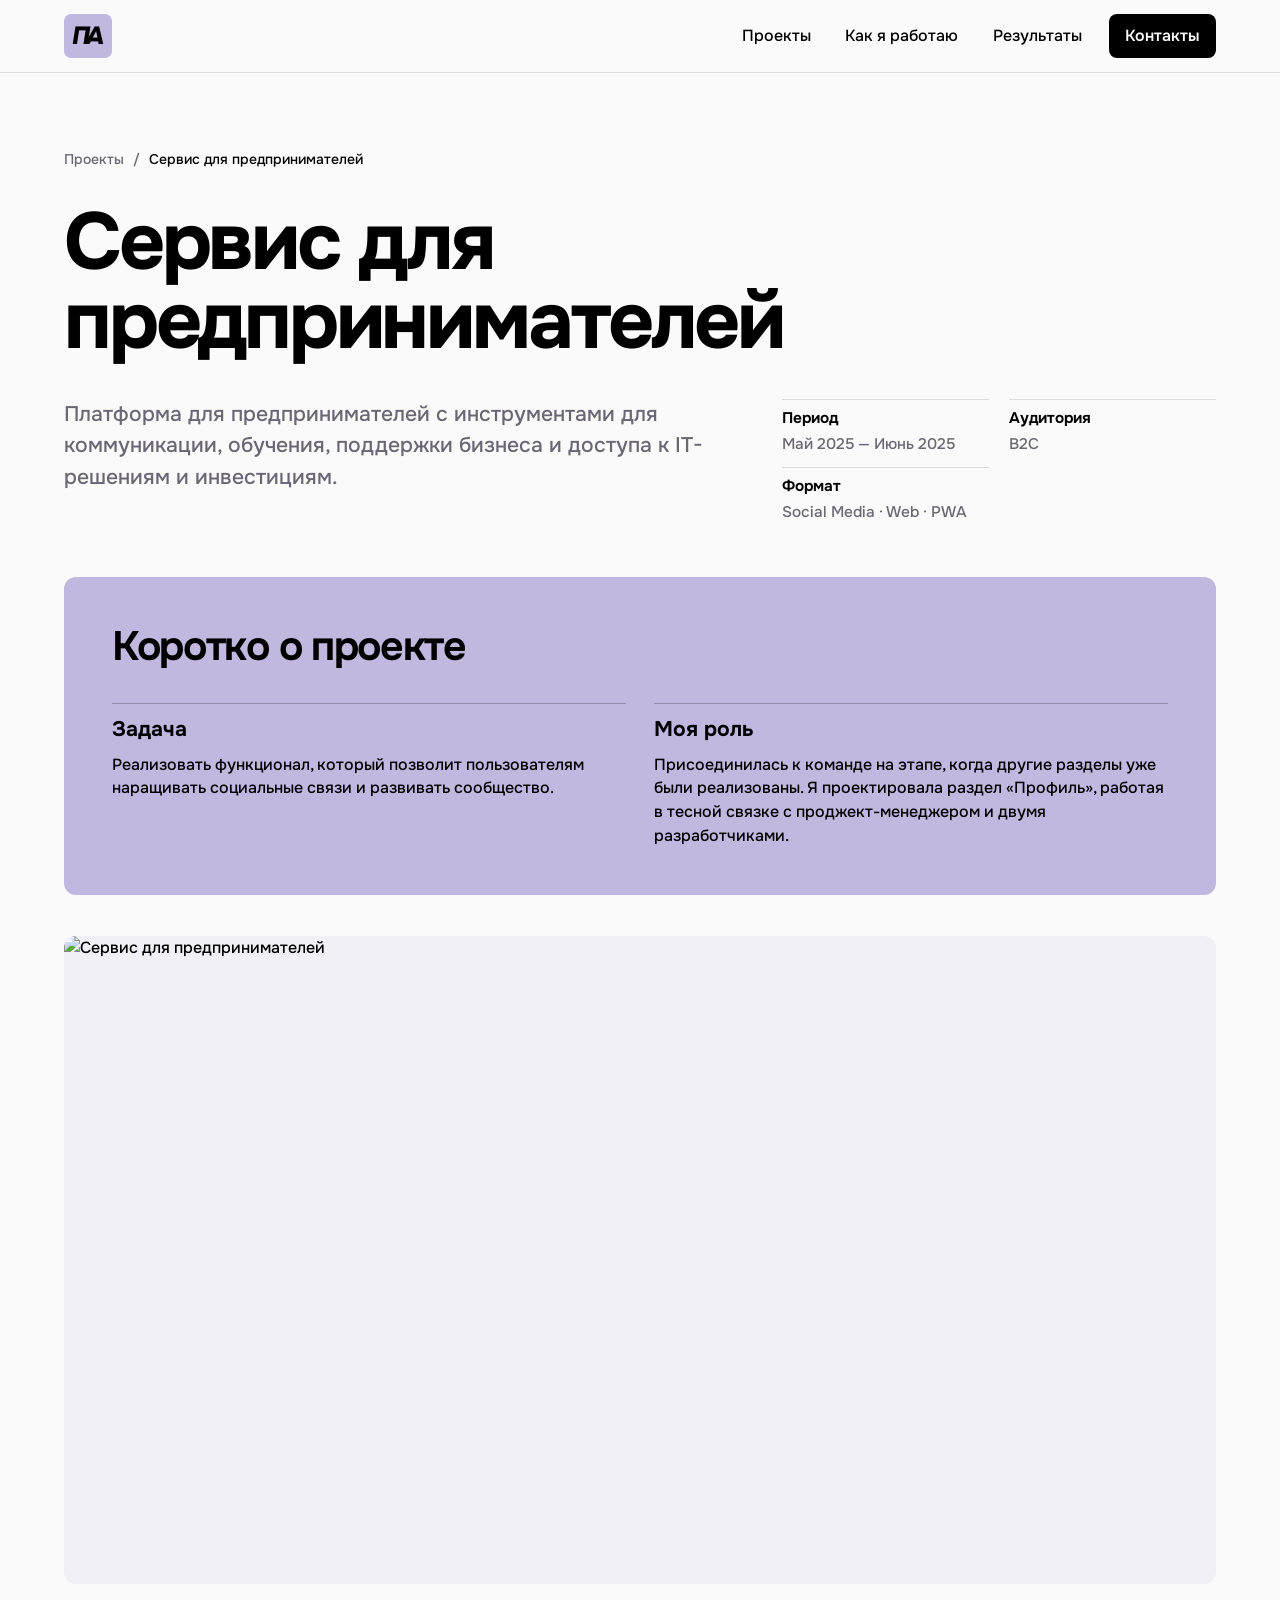
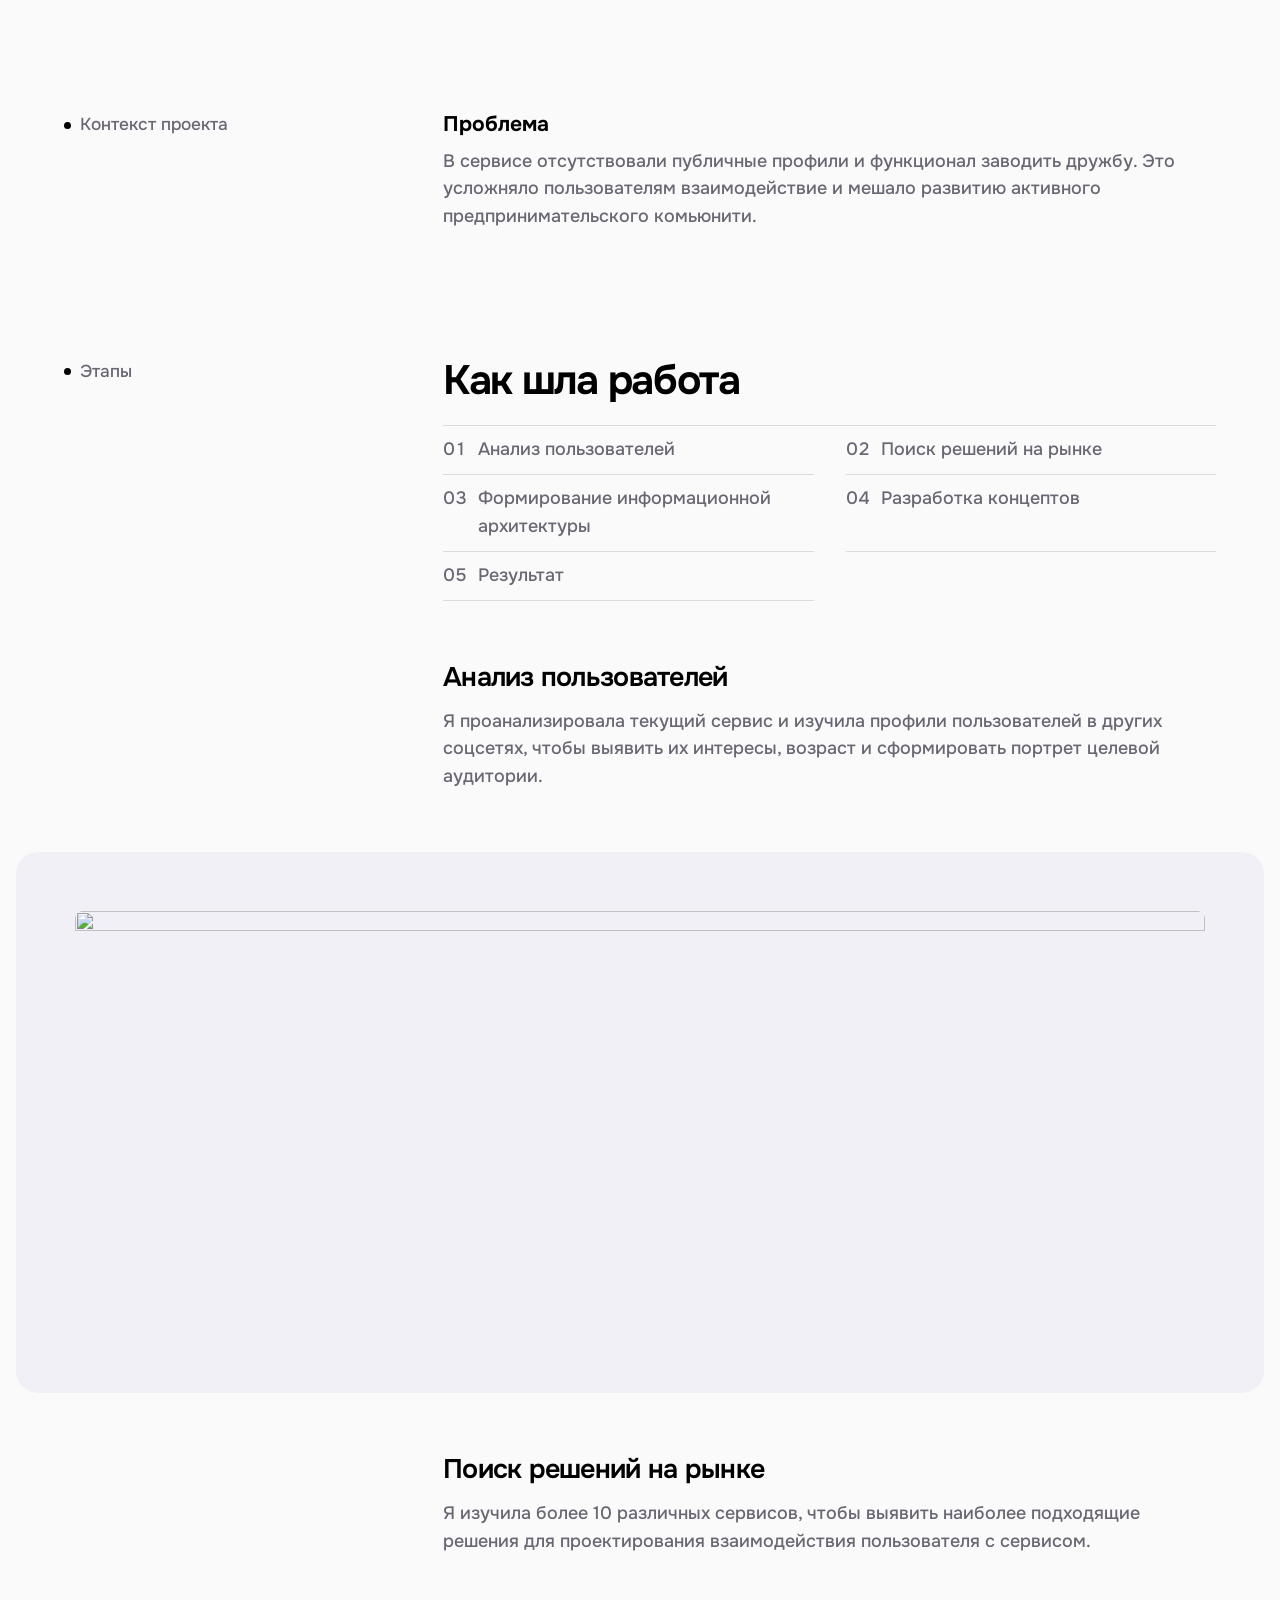
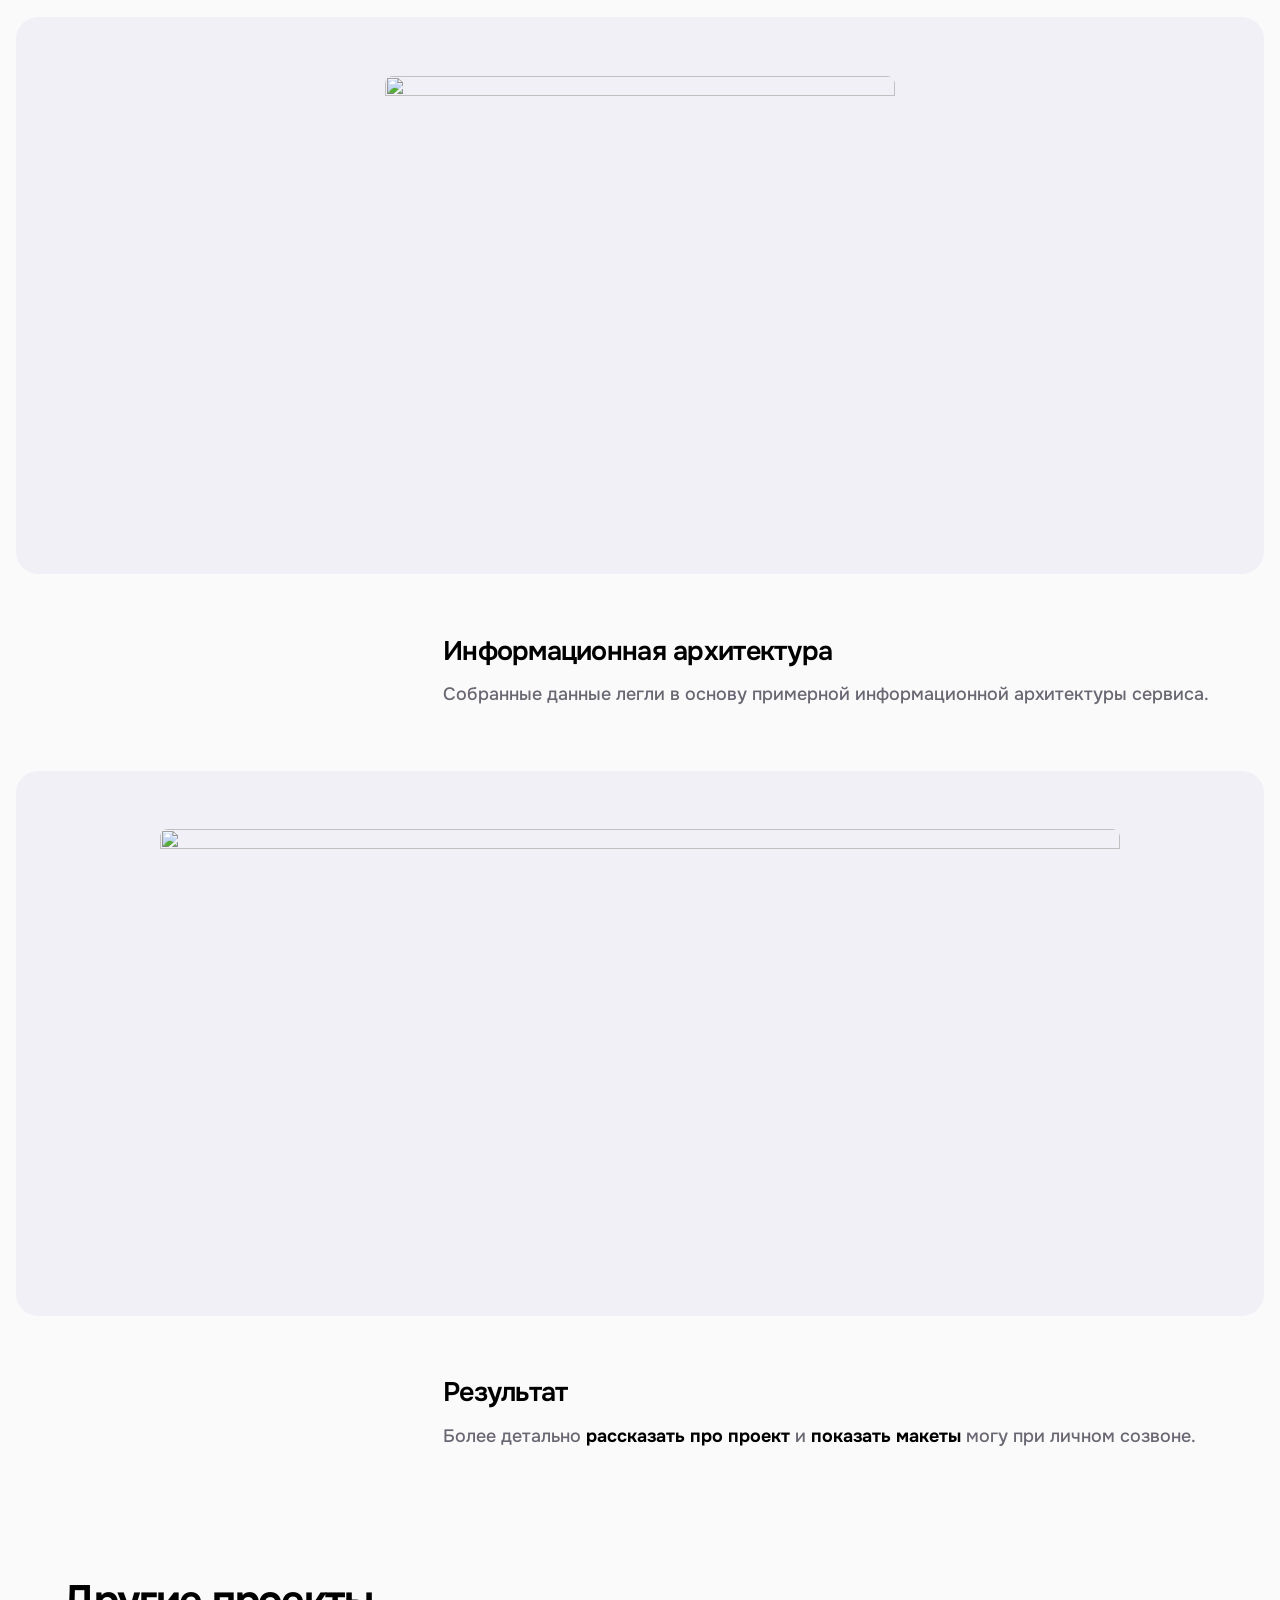
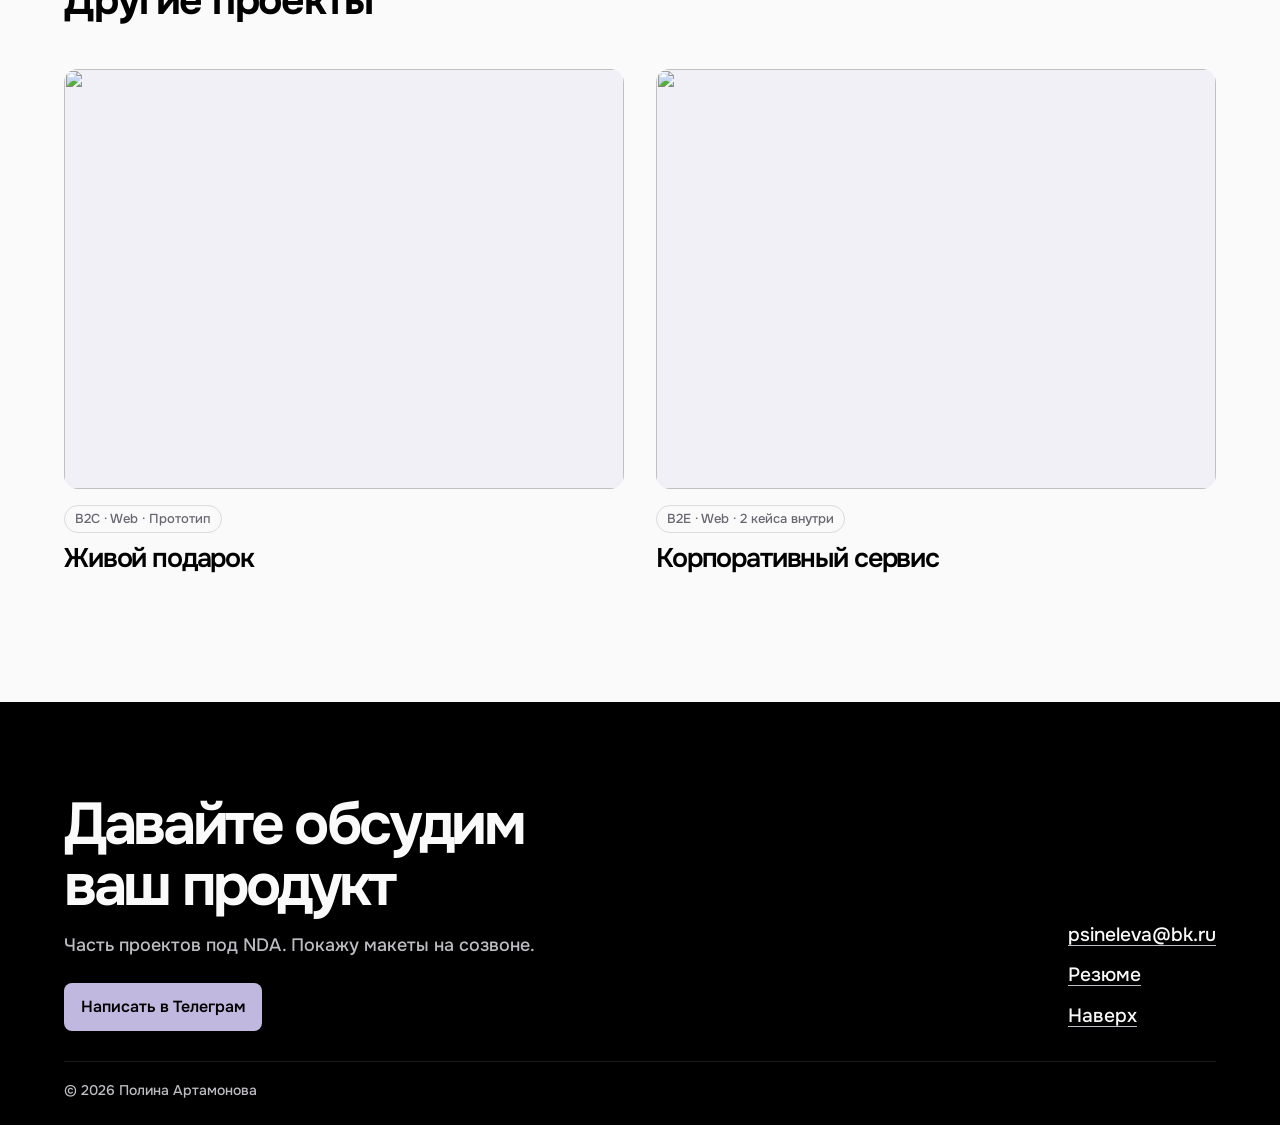
==== commit 5d409c13: "Собрать портфолио вокруг продуктовых решений" ====
--- a/case-biz.html
+++ b/case-biz.html
@@ -22,10 +22,10 @@
   <link rel="apple-touch-icon" href="assets/apple-touch-icon.png?v=pa-soft-lavender" sizes="180x180" />
   <link rel="stylesheet" href="css/fonts.css?v=4" />
   <link rel="stylesheet" href="css/tw.css" />
-  <link rel="stylesheet" href="css/site.css?v=7" />
-  <link rel="stylesheet" href="css/case.css?v=6" />
-  <script src="js/case.js?v=5" defer></script>
-  <script src="js/site.js?v=5" defer></script>
+  <link rel="stylesheet" href="css/site.css?v=8" />
+  <link rel="stylesheet" href="css/case.css?v=8" />
+  <script src="js/case.js?v=8" defer></script>
+  <script src="js/site.js?v=8" defer></script>
 </head>
 <body id="top" class="case-page">
   <a class="skip-link" href="#main">К содержанию</a>
@@ -44,16 +44,16 @@
 
   <main id="main">
 
-  <section class="panel case-hero" aria-labelledby="case-title">
-    <div class="shell case-hero-inner">
-      <nav class="case-breadcrumb" aria-label="Путь к кейсу">
+  <section class="shell case-hero" aria-labelledby="case-title">
+    <nav class="case-breadcrumb" aria-label="Путь к кейсу">
     <ol>
       <li><a class="case-link" href="index.html#work">Проекты</a></li>
 
       <li><span aria-hidden="true">/</span><span aria-current="page">Сервис для предпринимателей</span></li>
     </ol>
   </nav>
-      <h1 id="case-title" class="display case-title case-title--long-word">Сервис для предпринимателей</h1>
+    <h1 id="case-title" class="display case-title case-title--long-word">Сервис для предпринимателей</h1>
+    <div class="case-hero-details">
       <p class="case-lead">Платформа для предпринимателей с инструментами для коммуникации, обучения, поддержки бизнеса и доступа к IT-решениям и инвестициям.</p>
       <dl class="case-meta">
     <div><dt>Период</dt><dd>Май 2025 — Июнь 2025</dd></div>
@@ -62,27 +62,33 @@
   </dl>
     </div>
   </section>
-  <figure class="panel case-cover">
-    <a class="case-media-view" href="assets/biz.webp" data-zoom aria-label="Увеличить: Сервис для предпринимателей"><img src="assets/biz.webp" width="2000" height="1200" alt="Сервис для предпринимателей" fetchpriority="high" decoding="async" /></a>
-  </figure>
 
-  <section class="case-section" aria-labelledby="case-summary-title">
-    <div class="shell case-layout">
-    <h2 id="case-summary-title" class="section-label case-side-label">Задача и итог</h2>
-    <div class="case-copy"><div class="case-brief">
-    <div class="case-brief-field">
-      <h3 class="display case-section-title">Проблема</h3>
-      <p>В сервисе отсутствовали публичные профили и функционал заводить дружбу. Это усложняло пользователям взаимодействие и мешало развитию активного предпринимательского комьюнити.</p>
-
-    </div>
-    <div class="case-brief-field">
-      <h3 class="case-subtitle">Задача</h3>
+  <section class="shell case-brief" aria-labelledby="case-summary-title">
+    <h2 id="case-summary-title" class="display case-section-title">Коротко о проекте</h2>
+    <div class="case-brief-grid">
+      <div class="case-brief-fields">
+    <div class="case-field">
+      <h3 class="case-field-title">Задача</h3>
       <p>Реализовать функционал, который позволит пользователям наращивать социальные связи и развивать сообщество.</p>
 
     </div>
-    <div class="case-brief-field">
-      <h3 class="case-subtitle">Моя роль</h3>
+    <div class="case-field">
+      <h3 class="case-field-title">Моя роль</h3>
       <p>Присоединилась к команде на этапе, когда другие разделы уже были реализованы. Я проектировала раздел «Профиль», работая в тесной связке с проджект-менеджером и двумя разработчиками.</p>
+
+    </div></div>
+
+    </div>
+  </section>
+<figure class="shell case-cover"><a class="case-media-view" href="assets/biz.webp" data-zoom aria-label="Увеличить: Сервис для предпринимателей"><img src="assets/biz.webp" width="2000" height="1200" alt="Сервис для предпринимателей" fetchpriority="high" decoding="async" /></a></figure>
+
+  <section class="case-section case-context" aria-labelledby="case-context-title">
+    <div class="shell case-layout">
+    <h2 id="case-context-title" class="section-label case-side-label">Контекст проекта</h2>
+    <div class="case-copy"><div class="case-context-fields">
+    <div class="case-field">
+      <h3 class="case-field-title">Проблема</h3>
+      <p>В сервисе отсутствовали публичные профили и функционал заводить дружбу. Это усложняло пользователям взаимодействие и мешало развитию активного предпринимательского комьюнити.</p>
 
     </div></div></div>
   </div>
@@ -131,7 +137,6 @@
   </section>
 
 
-
   <section class="shell case-section case-related" aria-labelledby="case-related-title">
     <h2 id="case-related-title" class="display case-section-title">Другие проекты</h2>
     <div class="case-card-grid"><a href="case-gift.html" class="case-card">
@@ -152,19 +157,18 @@
   </a></div>
   </section>
   </main>
-  <footer id="contact" class="panel contact dark-panel" aria-labelledby="contact-title" data-nav-dark>
-    <div class="motif" aria-hidden="true"><i></i><i></i><i></i></div>
+  <footer id="contact" class="contact dark-panel" aria-labelledby="contact-title">
     <div class="shell contact-inner">
       <div>
         <h2 id="contact-title" class="display section-title">Давайте обсудим ваш продукт</h2>
         <p>Часть проектов под NDA. Покажу макеты на созвоне.</p>
         <a href="https://t.me/p_p_polly" target="_blank" rel="noopener" class="button button-light">Написать в Телеграм</a>
       </div>
-      <div class="footer-links">
+      <nav class="footer-links" aria-label="Контакты и резюме">
         <a href="mailto:psineleva@bk.ru">psineleva@bk.ru</a>
         <a href="https://drive.google.com/file/d/1vTA9CH9CJkSyZ6TN2uQzDy6aibkoubeJ/view" target="_blank" rel="noopener">Резюме</a>
         <a href="#top">Наверх</a>
-      </div>
+      </nav>
       <p class="copyright">© 2026 Полина Артамонова</p>
     </div>
   </footer>
--- a/css/site.css
+++ b/css/site.css
@@ -10,7 +10,7 @@
   --line: color-mix(in srgb, var(--gray) 24%, var(--paper));
   --dark-hover: color-mix(in srgb, var(--ink) 78%, var(--gray));
   --edge: 16px;
-  --gutter: clamp(32px, 5vw, 92px);
+  --gutter: clamp(20px, 5vw, 92px);
   --radius: 22px;
   --ease: cubic-bezier(.22, 1, .36, 1);
   --sans: Onest, 'Helvetica Neue', Arial, sans-serif;
@@ -20,14 +20,14 @@
 body { margin: 0; background: var(--paper); color: var(--ink); font-family: var(--sans); font-weight: 500; }
 ::selection { background: var(--accent); color: var(--ink); }
 :focus-visible { outline: 2px solid var(--ink); outline-offset: 5px; }
-.dark-panel :focus-visible, .site-header.is-dark :focus-visible { outline-color: var(--paper); }
+.dark-panel :focus-visible { outline-color: var(--paper); }
 
 .shell { width: min(1280px, calc(100% - 2 * var(--gutter))); margin-inline: auto; }
 .panel .shell { width: min(1280px, calc(100% - 2 * max(16px, var(--gutter) - var(--edge)))); }
 .panel { margin-inline: var(--edge); border-radius: var(--radius); }
 .dark-panel { background: var(--ink); color: var(--paper); }
 .section { --section-spacing: clamp(74px, 10vw, 148px); padding-block: var(--section-spacing); scroll-margin-top: calc(12px - var(--section-spacing)); }
-.split-section { display: grid; gap: 30px; }
+
 .display { font-weight: 660; letter-spacing: -.057em; line-height: 1.04; }
 .section-title { font-size: clamp(2.35rem, 4.6vw, 4.15rem); text-wrap: balance; }
 .section-label { display: flex; align-items: baseline; gap: 9px; color: var(--muted); font-size: clamp(1rem, 1.35vw, 1.2rem); }
@@ -37,95 +37,95 @@
 .skip-link { position: fixed; z-index: 120; inset: 10px auto auto 10px; padding: 10px 14px; background: var(--ink); color: var(--paper); transform: translateY(-150%); }
 .skip-link:focus { transform: none; }
 
-.site-header { position: fixed; z-index: 50; top: 26px; inset-inline: calc(var(--edge) + 16px); color: var(--ink); }
-.site-header.is-dark, .site-header.is-dark .wordmark, .site-header.is-dark .nav-links a:not(.button) { color: var(--paper); }
-.nav { display: grid; grid-template-columns: 1fr auto; align-items: center; gap: 8px 16px; max-width: 1550px; margin-inline: auto; }
-.wordmark { justify-self: start; display: inline-flex; align-items: center; min-height: 44px; padding-inline: 2px 5px; font-size: 2rem; font-weight: 850; letter-spacing: -.14em; line-height: 1; }
+.site-header { position: sticky; z-index: 50; top: 0; color: var(--ink); background: color-mix(in srgb, var(--paper) 92%, transparent); border-bottom: 1px solid var(--line); backdrop-filter: blur(14px); }
+.nav { display: grid; grid-template-columns: 1fr auto; align-items: center; gap: 8px 16px; width: min(1280px, calc(100% - 2 * var(--gutter))); min-height: 63px; margin-inline: auto; }
+.wordmark { display: grid; align-items: center; justify-self: start; min-width: 46px; min-height: 44px; padding-inline: 8px 11px; border-radius: 7px; background: var(--accent); color: var(--ink); font-size: 1.55rem; font-weight: 850; letter-spacing: -.14em; line-height: 1; }
 .wordmark span { display: block; transform: skewX(-9deg); }
 .nav-links { display: flex; flex-wrap: wrap; align-items: center; gap: 2px 12px; grid-column: 1 / -1; }
 .nav-links a { display: inline-flex; align-items: center; min-height: 44px; padding-inline: 7px; font-size: .9375rem; white-space: nowrap; }
 .nav-links a:not(.button):hover { text-decoration: underline; text-underline-offset: .23em; }
 .nav-links .nav-contact { padding-inline: 15px; }
-.site-header.is-dark .nav-contact { background: var(--accent); color: var(--ink); }
 .menu-toggle { display: none; }
-.nav.enhanced .menu-toggle { display: grid; place-content: center; gap: 5px; justify-self: end; width: 44px; height: 44px; border-radius: 13px; background: color-mix(in srgb, var(--paper) 66%, transparent); color: var(--ink); backdrop-filter: blur(12px); }
-.is-dark .nav.enhanced .menu-toggle { background: var(--dark-hover); color: var(--accent); }
+.nav.enhanced .menu-toggle { display: grid; place-content: center; gap: 5px; justify-self: end; width: 44px; height: 44px; border: 1px solid var(--line); border-radius: 8px; background: var(--paper); color: var(--ink); }
 .menu-toggle span { width: 18px; height: 1.5px; background: currentColor; transition: transform .26s var(--ease); }
 .menu-toggle[aria-expanded='true'] span:first-child { transform: translateY(3.25px) rotate(45deg); }
 .menu-toggle[aria-expanded='true'] span:last-child { transform: translateY(-3.25px) rotate(-45deg); }
 .nav.enhanced .nav-links { display: none; }
-.nav.enhanced .menu-toggle[aria-expanded='true'] + .nav-links { display: grid; position: absolute; inset: 54px 0 auto auto; min-width: min(220px, 100%); padding: 10px; border-radius: 16px; color: var(--ink); background: var(--surface); box-shadow: 0 14px 38px rgb(0 0 0 / .13); }
+.nav.enhanced .menu-toggle[aria-expanded='true'] + .nav-links { display: grid; position: absolute; inset: calc(100% + 5px) var(--gutter) auto auto; min-width: min(220px, calc(100% - 2 * var(--gutter))); padding: 10px; border: 1px solid var(--line); border-radius: 12px; background: var(--paper); box-shadow: 0 14px 38px rgb(0 0 0 / .1); }
 .nav.enhanced .nav-links .nav-contact { display: flex; }
-.is-dark .nav.enhanced .menu-toggle[aria-expanded='true'] + .nav-links { color: var(--paper); background: var(--dark-hover); }
 
-.button { display: inline-flex; align-items: center; justify-content: center; gap: 9px; min-height: 48px; padding: 9px 16px; border: 1px solid transparent; border-radius: 12px; font-size: 1rem; font-weight: 580; line-height: 1.2; white-space: nowrap; transition: background-color .25s, color .25s, transform .35s var(--ease); }
+.button { display: inline-flex; align-items: center; justify-content: center; gap: 9px; min-height: 48px; padding: 9px 16px; border: 1px solid transparent; border-radius: 8px; font-size: 1rem; font-weight: 580; line-height: 1.2; white-space: nowrap; transition: background-color .25s, color .25s, transform .35s var(--ease); }
 .button:hover { transform: translateY(-2px); }
 .button:active { transform: translateY(0) scale(.98); }
 .button-dark { background: var(--ink); color: var(--paper); }
 .button-light { background: var(--accent); color: var(--ink); }
 .button-dark:hover { background: var(--dark-hover); }
 .button-light:hover { background: var(--paper); }
-.nav-contact::before, .contact .button::before { content: ''; width: 7px; height: 7px; border-radius: 50%; background: currentColor; }
-.button-line { border-color: rgb(0 0 0 / .4); border-radius: 7px; min-height: 36px; padding: 6px 12px; font-size: .875rem; }
-.button-line:hover { background: var(--ink); color: var(--accent); }
+.button-line { border-color: var(--line); }
+.button-line:hover { border-color: var(--ink); background: var(--surface); }
 
-.lead-panel { margin-top: var(--edge); overflow: hidden; }
-.hero { position: relative; isolation: isolate; display: grid; align-content: center; min-height: calc(100svh - 2 * var(--edge)); padding: 102px 17px 110px; overflow: hidden; background: var(--accent); }
-.hero-copy { width: min(100%, 1100px); margin-inline: auto; }
-.hero-intro { display: inline-block; padding: 5px 12px; margin-bottom: 14px; border: 1px solid var(--ink); border-radius: 999px; font-size: .875rem; line-height: 1.4; }
-.hero-title { font-size: clamp(2.15rem, 11.9vw, 5.3rem); font-weight: 800; letter-spacing: -.055em; line-height: .99; }
-.hero-title > span { display: block; }
-.hero-lead { max-width: 48ch; margin-top: 26px; color: var(--muted-on-accent); font-size: clamp(1rem, 1.45vw, 1.3rem); line-height: 1.4; }
-.hero-actions { position: absolute; z-index: 1; inset: auto 17px 22px; display: flex; justify-content: space-between; gap: 8px; flex-wrap: wrap; }
-.motif { position: absolute; z-index: -1; inset: 0; overflow: clip; pointer-events: none; }
-.motif i { position: absolute; display: block; width: 36%; height: 90%; left: 3%; bottom: -66%; transform: rotate(29deg); border-radius: 50%; background: color-mix(in srgb, var(--paper) 33%, transparent); }
-.motif i:nth-child(2) { left: 33%; bottom: -58%; height: 103%; transform: rotate(31deg); }
-.motif i:nth-child(3) { left: 65%; bottom: -49%; height: 117%; transform: rotate(30deg); }
-.motion-ready .hero-title > span { animation: hero-in .9s var(--ease) both; }
-.motion-ready .hero-title > span + span { animation-delay: .085s; }
-.motion-ready .hero .motif { animation: motif-in 1.35s var(--ease) both; }
-@keyframes hero-in { from { opacity: 0; transform: translateY(.27em); } to { opacity: 1; transform: none; } }
-@keyframes motif-in { from { opacity: .25; transform: translateY(6%); } to { opacity: 1; transform: none; } }
+.hero { display: grid; align-items: center; gap: clamp(32px, 5vw, 72px); padding-block: clamp(48px, 7.4vw, 106px) clamp(60px, 7.5vw, 108px); }
+.hero-copy { min-width: 0; }
+.hero-intro { display: inline-flex; align-items: center; gap: 9px; color: var(--muted); font-size: .9375rem; font-weight: 600; }
+.hero-intro::before { width: 24px; height: 2px; background: var(--accent); content: ''; }
+.hero-title { margin-top: 14px; font-size: clamp(2.5rem, 9.8vw, 5rem); font-weight: 710; line-height: .99; overflow-wrap: anywhere; }
+.hero-title span { display: block; }
+.hero-lead { max-width: 43ch; margin-top: 22px; color: var(--muted); font-size: clamp(1.0625rem, 1.41vw, 1.25rem); line-height: 1.56; }
+.hero-actions { display: flex; flex-wrap: wrap; gap: 10px; margin-top: 26px; }
 
-.about { padding-block: clamp(72px, 14vw, 196px) clamp(76px, 13vw, 180px); }
-.about-aside img { width: min(100%, 170px); aspect-ratio: 4 / 5; margin-top: 26px; object-fit: cover; object-position: center 35%; border-radius: 12px; }
-.about-copy .section-title { font-size: clamp(2.8rem, 5vw, 4.75rem); max-width: 13ch; }
-.about-copy p { margin-top: 24px; color: var(--muted-light); font-size: clamp(1.1rem, 1.6vw, 1.375rem); }
-.about-links { display: grid; justify-items: start; gap: 14px; margin-top: clamp(35px, 5vw, 74px); font-size: clamp(1.2rem, 2vw, 1.75rem); letter-spacing: -.045em; }
-.about-links a, .footer-links a { transition: color .25s, transform .3s var(--ease); }
-.about-links a:hover, .footer-links a:hover { color: var(--accent); transform: translateX(4px); }
+.hero-feature { display: block; min-width: 0; padding: clamp(12px, 2.2vw, 30px); border-radius: 16px; background: linear-gradient(145deg, var(--accent), color-mix(in srgb, var(--accent) 45%, var(--paper))); color: var(--ink); }
+.hero-preview { overflow: hidden; border-radius: 7px; background: var(--paper); box-shadow: 0 16px 36px rgb(0 0 0 / .11); }
+.hero-preview img { width: 100%; height: auto; transition: transform .55s var(--ease); }
+.hero-feature-label { display: flex; align-items: end; justify-content: space-between; flex-wrap: wrap; gap: 8px 16px; padding: clamp(12px, 2vw, 24px) 2px 0; }
+.hero-feature-label p { color: var(--muted-on-accent); font-size: .8125rem; }
+.hero-feature-label h2 { margin-top: 3px; font-size: clamp(1.12rem, 2vw, 1.55rem); font-weight: 650; line-height: 1.22; letter-spacing: -.035em; }
+.hero-feature-label .project-link { margin: 0; }
+@media (hover: hover) {
+  .hero-feature:hover img { transform: scale(1.025); }
+  .hero-feature:hover .project-link { text-decoration-color: currentColor; }
+}
 
-.section-heading { margin-bottom: clamp(36px, 6vw, 88px); }
-.section-note { margin-top: 14px; color: var(--muted); font-size: clamp(1rem, 1.45vw, 1.25rem); }
-.project-grid { display: grid; gap: clamp(40px, 7vw, 100px); align-items: start; }
-.project { display: grid; gap: 16px; min-width: 0; }
-.project-media { position: relative; overflow: hidden; border-radius: 12px; background: var(--surface); }
-.project-media img { width: 100%; height: auto; aspect-ratio: 5 / 3; object-fit: cover; transition: transform .65s var(--ease); }
-.project-copy { min-width: 0; }
+.about-inner { display: grid; align-items: center; gap: 20px; padding: clamp(20px, 3vw, 40px); border-radius: 16px; background: var(--surface); }
+.about-inner img { width: 75px; height: 75px; object-fit: cover; object-position: center 35%; border-radius: 9px; }
+.about-inner .section-title { font-size: clamp(1.7rem, 3vw, 2.85rem); }
+.about-inner p { margin-top: 5px; color: var(--muted); }
+
+.section-heading { margin-bottom: clamp(24px, 4vw, 50px); }
+.section-note { margin-top: 8px; color: var(--muted); font-size: 1rem; }
+.work-section { padding-top: 0; scroll-margin-top: 0; }
+.work-section .section-heading { display: flex; align-items: baseline; justify-content: space-between; flex-wrap: wrap; column-gap: 30px; }
+.project-list { border-top: 1px solid var(--line); }
+.project { display: grid; grid-template-areas: 'copy' 'media'; align-items: center; gap: 18px; min-width: 0; padding: clamp(22px, 3.2vw, 46px) 0; border-bottom: 1px solid var(--line); }
+.project-media { grid-area: media; position: relative; overflow: hidden; border-radius: 9px; background: var(--surface); }
+.project-media img { width: 100%; height: auto; aspect-ratio: 5 / 3; object-fit: cover; transition: transform .55s var(--ease); }
+.project-copy { grid-area: copy; min-width: 0; }
 .project-meta { display: inline-flex; align-items: baseline; flex-wrap: wrap; gap: 4px 9px; padding: 5px 10px; border: 1px solid var(--line); border-radius: 999px; color: var(--muted); font-size: .8125rem; line-height: 1.25; }
-.project-title { margin-top: 11px; font-size: clamp(1.45rem, 2.1vw, 2.15rem); font-weight: 600; letter-spacing: -.043em; line-height: 1.12; text-wrap: balance; transition: color .25s; }
-.project-description { max-width: 52ch; margin-top: 11px; color: var(--muted); line-height: 1.55; }
-.project-link { display: inline-block; margin-top: 12px; text-underline-offset: .19em; text-decoration: underline solid rgb(0 0 0 / .3); font-size: .875rem; }
+.project .project-meta { display: flex; width: fit-content; gap: 4px 10px; padding: 0; border: 0; }
+.project .project-meta :is(time, span)::before { margin-right: 10px; content: '/'; }
+.project-title { margin-top: 11px; font-size: clamp(1.45rem, 2.1vw, 2.15rem); font-weight: 600; letter-spacing: -.043em; line-height: 1.12; text-wrap: balance; }
+.project .project-title { margin-top: 11px; font-size: clamp(1.65rem, 3.2vw, 3.05rem); text-wrap: pretty; }
+.project-description { max-width: 47ch; margin-top: 11px; color: var(--muted); line-height: 1.55; }
+.project-link { display: inline-block; margin-top: 16px; text-underline-offset: .24em; text-decoration: underline solid rgb(0 0 0 / .35); font-size: .875rem; font-weight: 600; }
 .project-note { margin-top: 7px; color: var(--muted); font-size: .875rem; }
 @media (hover: hover) {
-  .project:hover img { transform: scale(1.045); }
+  .project:hover img { transform: scale(1.025); }
   .project:hover .project-link { text-decoration-color: currentColor; }
 }
 
-.process { background: var(--accent); }
-.process-intro { max-width: 51ch; margin-top: 21px; color: var(--muted-on-accent); font-size: clamp(1.0625rem, 1.5vw, 1.25rem); line-height: 1.5; }
+.process-intro { max-width: 51ch; margin-top: 16px; color: var(--muted); font-size: clamp(1.0625rem, 1.5vw, 1.25rem); line-height: 1.5; }
 .process-list { display: grid; gap: 14px; margin-top: clamp(28px, 4vw, 56px); }
-.process-list a { display: grid; gap: 8px; min-height: 112px; padding: clamp(18px, 2.6vw, 34px); border-radius: 16px; background: var(--surface); transition: background-color .25s, transform .35s var(--ease); }
-.process-list a:hover { transform: translateY(-3px); background: var(--paper); }
+.process-list a { display: grid; align-content: start; gap: 8px; height: 100%; min-height: 112px; padding: clamp(18px, 2.6vw, 34px); border-radius: 16px; background: var(--surface); transition: background-color .25s, transform .35s var(--ease); }
+.process-list a:hover { transform: translateY(-3px); background: color-mix(in srgb, var(--accent) 24%, var(--paper)); }
 .process-list h3 { font-size: clamp(1.25rem, 2.05vw, 1.85rem); font-weight: 650; letter-spacing: -.04em; }
 .process-list p, .process-team { max-width: 63ch; color: var(--muted); line-height: 1.55; }
-.process-team { margin-top: 26px; color: var(--muted-on-accent); }
+.process-team { margin-top: 22px; }
 .process-team strong { display: block; margin-bottom: 3px; color: var(--ink); }
 
+.results { padding-top: 0; scroll-margin-top: 0; }
 .results .section-heading { margin-bottom: 28px; }
 .metrics { display: grid; gap: 14px; }
-.metric { display: grid; gap: 14px; padding: clamp(22px, 3.4vw, 46px); border-radius: 16px; background: var(--ink); color: var(--accent); transition: background-color .25s, transform .35s var(--ease); }
-.metric:hover { transform: translateY(-3px); background: var(--dark-hover); }
+.metric { display: grid; gap: 14px; padding: clamp(22px, 3.4vw, 46px); border-radius: 12px; background: var(--surface); color: var(--ink); transition: background-color .25s, transform .35s var(--ease); }
+.metric:hover { transform: translateY(-3px); background: color-mix(in srgb, var(--accent) 35%, var(--paper)); }
 .metric strong { font-size: clamp(3rem, 6.2vw, 5.75rem); font-weight: 750; letter-spacing: -.063em; line-height: .94; }
 .metric span { max-width: 38ch; line-height: 1.4; }
 .result-links { display: grid; margin-top: 38px; }
@@ -134,60 +134,45 @@
 .result-links a { display: block; padding-block: 17px; transition: color .25s; }
 .result-links a:hover { color: var(--muted); }
 
-.contact { position: relative; isolation: isolate; margin-bottom: var(--edge); overflow: hidden; }
-.contact .motif i { background: color-mix(in srgb, var(--accent) 9%, transparent); }
-.contact-inner { padding-block: clamp(66px, 9vw, 122px) 26px; }
+.contact { overflow: hidden; }
+.contact-inner { display: grid; gap: 30px; padding-block: clamp(54px, 7.2vw, 100px) 24px; }
 .contact .section-title { max-width: 18ch; }
-.contact .section-title + p { margin-top: 18px; color: var(--muted-light); font-size: clamp(1rem, 1.5vw, 1.25rem); }
-.contact .button { margin-top: 28px; }
-.footer-links { display: flex; flex-wrap: wrap; gap: 12px 30px; margin-top: clamp(47px, 10vw, 132px); font-size: clamp(1rem, 1.5vw, 1.35rem); }
-.copyright { margin-top: 44px; color: var(--muted-light); font-size: .875rem; }
+.contact .section-title + p { margin-top: 16px; color: var(--muted-light); font-size: clamp(1rem, 1.4vw, 1.18rem); }
+.contact .button { margin-top: 24px; }
+.footer-links { display: flex; justify-content: start; flex-wrap: wrap; gap: 12px 22px; font-size: clamp(1rem, 1.5vw, 1.2rem); }
+.footer-links a { text-decoration: underline; text-decoration-color: var(--muted-light); text-underline-offset: .22em; transition: color .25s; }
+.footer-links a:hover { color: var(--accent); }
+.copyright { padding-top: 18px; border-top: 1px solid var(--dark-hover); color: var(--muted-light); font-size: .875rem; }
 
 .motion-ready .reveal { opacity: 0; transform: translateY(25px); transition: opacity .63s var(--ease), transform .8s var(--ease); transition-delay: var(--stagger, 0ms); }
 .motion-ready .reveal.in, .motion-ready .reveal:focus-within { opacity: 1; transform: none; }
 .motion-ready .reveal.in.preceding-anchor, .motion-ready .reveal:focus-within { transition: none; }
 @media (min-width: 650px) {
-  .hero { text-align: center; padding-inline: 40px; }
-  .hero-title { font-size: clamp(4rem, 7.05vw, 7.9rem); }
-  .hero-lead { margin: 40px auto 0; max-width: 610px; }
-  .hero-actions { inset-inline: 32px; inset-block-end: 30px; }
-  .split-section { grid-template-columns: minmax(170px, 1fr) minmax(0, 2.1fr); gap: clamp(32px, 5vw, 75px); }
-  .about .split-section { grid-template-columns: minmax(185px, 1fr) minmax(0, 1.75fr); }
-  .metrics { grid-template-columns: repeat(2, minmax(0, 1fr)); }
-  .project-grid { grid-template-columns: repeat(12, minmax(0, 1fr)); gap: clamp(48px, 7vw, 104px) clamp(19px, 2.3vw, 34px); }
-  .project-grid > .project:nth-child(1) { grid-column: span 5; margin-top: clamp(42px, 9vw, 130px); }
-  .project-grid > .project:nth-child(2) { grid-column: span 7; }
-  .project-grid > .project:nth-child(3) { grid-column: span 7; margin-top: clamp(26px, 5vw, 72px); }
-  .project-grid > .project:nth-child(4) { grid-column: span 5; }
-  .project-grid > .project:nth-child(1) img, .project-grid > .project:nth-child(4) img { aspect-ratio: 4 / 5; }
-  .project-grid > .project:nth-child(2) img, .project-grid > .project:nth-child(3) img { aspect-ratio: 4 / 3; }
-  .project-grid > .project-featured { grid-column: 1 / -1; }
-  .project-featured { grid-template-columns: minmax(0, 1.55fr) minmax(0, 1fr); align-items: center; gap: clamp(24px, 4vw, 56px); }
+  .about-inner { grid-template-columns: auto minmax(0, 1fr); gap: 24px; }
+  .about-inner img { width: 88px; height: 88px; }
+  .process-list, .metrics { grid-template-columns: repeat(2, minmax(0, 1fr)); }
 }
-
-@media (min-width: 820px) {
-  .site-header { inset-inline: calc(var(--edge) + 24px); top: 32px; }
-  .site-header.scrolled { top: 16px; }
+@media (min-width: 760px) {
+  .project { grid-template: 'copy media' / minmax(0, 1fr) minmax(0, 1.25fr); gap: clamp(32px, 6.5vw, 94px); }
+  .contact-inner { grid-template-columns: minmax(0, 1.6fr) minmax(0, 1fr); align-items: end; }
+  .footer-links { display: grid; justify-self: end; justify-items: start; }
+  .copyright { grid-column: 1 / -1; }
+}
+@media (min-width: 850px) {
+  .nav { min-height: 72px; }
   .nav-links { grid-column: auto; justify-self: end; }
   .nav.enhanced .menu-toggle { display: none; }
-  .nav.enhanced .nav-links, .nav.enhanced .menu-toggle[aria-expanded='true'] + .nav-links { display: flex; position: static; grid-column: auto; gap: clamp(14px, 1.6vw, 26px); flex-wrap: nowrap; min-width: 0; padding: 0; color: inherit; background: transparent; box-shadow: none; }
+  .nav.enhanced .nav-links, .nav.enhanced .menu-toggle[aria-expanded='true'] + .nav-links { display: flex; position: static; grid-column: auto; gap: clamp(14px, 1.6vw, 26px); flex-wrap: nowrap; min-width: 0; padding: 0; border: 0; color: inherit; background: transparent; box-shadow: none; }
   .nav-links a { font-size: 1rem; }
-  .nav-links .nav-contact { min-height: 51px; padding-inline: 17px; }
-  .site-header.scrolled:not(.is-dark) .nav-links { border-radius: 14px; background: color-mix(in srgb, var(--paper) 65%, transparent); backdrop-filter: blur(14px); }
-  .site-header.scrolled.is-dark .nav-links { border-radius: 14px; background: rgb(0 0 0 / .65); backdrop-filter: blur(14px); }
-}
-
-@media (max-width: 380px) {
-  .hero { padding-inline: 14px; }
-  .hero-actions { inset-inline: 14px; }
-  .about-aside img { width: 122px; }
+  .hero { grid-template-columns: minmax(0, .93fr) minmax(0, 1.07fr); }
+  .hero-title { font-size: clamp(2.8rem, 5.8vw, 5.5rem); }
 }
 
 @media (prefers-reduced-motion: reduce) {
   html { scroll-behavior: auto; }
   *, *::before, *::after { transition-duration: .01ms !important; animation-duration: .01ms !important; animation-delay: 0ms !important; }
   .motion-ready .reveal { opacity: 1; transform: none; }
-  .project:hover img { transform: none; }
+  .project:hover img, .hero-feature:hover img { transform: none; }
 }
 
 @view-transition { navigation: auto; }
--- a/css/case.css
+++ b/css/case.css
@@ -1,33 +1,17 @@
 .case-hero {
-  --muted: var(--muted-on-accent);
-  display: flex;
-  margin-top: var(--edge);
-  padding-block: clamp(120px, 37vw, 144px) clamp(44px, 4vw, 56px);
-  background: var(--accent);
-}
-.case-hero .case-hero-inner {
-  display: flex;
-  flex-direction: column;
-  width: min(1280px, calc(100% - 48px));
+  padding-block: clamp(32px, 6vw, 86px) clamp(28px, 4.2vw, 60px);
+}
+.case-hero-details {
+  display: grid;
+  align-items: start;
+  gap: clamp(24px, 3.5vw, 48px);
+  margin-top: clamp(22px, 3vw, 42px);
 }
 
 .case-breadcrumb {
-  display: flex;
-  align-items: baseline;
-  gap: 9px;
   color: var(--muted);
-  font-size: clamp(.9375rem, 1.4vw, 1.25rem);
-  font-weight: 450;
+  font-size: .875rem;
   line-height: 1.4;
-}
-.case-breadcrumb::before {
-  content: '';
-  flex: 0 0 7px;
-  align-self: start;
-  height: 7px;
-  margin-top: .52em;
-  border-radius: 50%;
-  background: var(--ink);
 }
 .case-breadcrumb ol, .case-breadcrumb li {
   display: flex;
@@ -40,33 +24,33 @@
 .case-breadcrumb [aria-current] { color: var(--ink); }
 
 .case-title {
-  margin-top: clamp(28px, 3vw, 40px);
+  margin-top: clamp(16px, 2.6vw, 34px);
   font-size: clamp(2.25rem, 12vw, 3rem);
-  font-weight: 620;
+  font-weight: 720;
   line-height: .98;
   letter-spacing: -.04em;
-  text-wrap: balance;
+  text-wrap: pretty;
   overflow-wrap: anywhere;
 }
 .case-title--medium-word { font-size: clamp(1.875rem, 9.6vw, 2.8rem); }
 .case-title--long-word { font-size: clamp(1.6rem, 8.15vw, 2.8rem); }
 .case-lead {
-  max-width: 620px;
-  margin-top: clamp(28px, 3.4vw, 48px);
-  font-size: clamp(1.25rem, 2.1vw, 2rem);
-  line-height: 1.18;
-  letter-spacing: -.015em;
-}
-.case-lead b { font-weight: 700; }
+  max-width: 62ch;
+  color: var(--muted);
+  font-size: clamp(1.0625rem, 1.65vw, 1.5rem);
+  line-height: 1.48;
+}
+.case-lead b { color: var(--ink); font-weight: 700; }
 .case-meta {
   display: grid;
   grid-template-columns: repeat(2, minmax(0, 1fr));
-  gap: 22px clamp(12px, 3.2vw, 32px);
-  margin-top: 46px;
-  font-size: clamp(1rem, 1.4vw, 1.25rem);
+  gap: 12px 20px;
+  font-size: clamp(.875rem, 1.2vw, 1rem);
   line-height: 1.4;
   overflow-wrap: anywhere;
 }
+.case-meta > div { padding-top: 8px; border-top: 1px solid var(--line); }
+.case-meta dt { font-weight: 650; }
 .case-meta dd { margin-top: 4px; color: var(--muted); }
 
 .case-link {
@@ -83,9 +67,10 @@
 .case-caption .case-link { text-decoration: underline; text-underline-offset: .2em; }
 
 .case-cover {
-  margin-top: var(--edge);
+  margin-top: clamp(16px, 3.2vw, 44px);
   overflow: hidden;
   background: var(--surface);
+  border-radius: 12px;
 }
 .case-cover .case-media-view { aspect-ratio: 16 / 9; }
 .case-media-view { display: block; min-width: 0; cursor: zoom-in; }
@@ -106,12 +91,55 @@
 }
 .case-copy b, .case-copy strong { color: var(--ink); font-weight: 680; }
 .case-brief {
-  display: grid;
-  gap: clamp(22px, 4vw, 54px);
-}
-.case-brief-field { max-width: 770px; }
-.case-brief-field p { margin-top: 13px; }
-.case-brief-field + .case-brief-field { padding-top: 22px; border-top: 1px solid var(--line); }
+  --case-brief-rule: color-mix(in srgb, var(--ink) 22%, transparent);
+  padding: clamp(20px, 4vw, 48px);
+  color: var(--ink);
+  background: var(--accent);
+  border-radius: 12px;
+}
+.case-brief-grid {
+  display: grid;
+  min-width: 0;
+  gap: clamp(24px, 3vw, 44px);
+  margin-top: clamp(20px, 2.8vw, 36px);
+}
+.case-brief-fields {
+  display: grid;
+  grid-template-columns: repeat(auto-fit, minmax(min(100%, 14rem), 1fr));
+  align-content: start;
+  gap: clamp(18px, 2.2vw, 32px);
+}
+.case-brief-grid > *, .case-field { min-width: 0; }
+.case-field-title { font-size: clamp(1.125rem, 1.65vw, 1.45rem); font-weight: 680; line-height: 1.2; }
+.case-field p { margin-top: 10px; }
+.case-brief .case-field p, .case-brief-results li { line-height: 1.48; }
+.case-brief-fields .case-field {
+  padding-top: 13px;
+  border-top: 1px solid var(--case-brief-rule);
+}
+.case-context-fields { display: grid; gap: clamp(22px, 4vw, 54px); }
+.case-context-fields .case-field { max-width: 770px; }
+.case-context-fields .case-field + .case-field { padding-top: 22px; border-top: 1px solid var(--line); }
+.case-brief-results {
+  padding-top: 13px;
+  border-top: 1px solid var(--case-brief-rule);
+}
+.case-results-note {
+  max-width: 66ch;
+  margin-top: 10px;
+  padding-inline-start: 12px;
+  border-inline-start: 2px solid var(--ink);
+  color: var(--ink);
+  font-size: .9375rem;
+  line-height: 1.45;
+}
+.case-results-list {
+  display: grid;
+  gap: 8px;
+  margin-top: 12px;
+  padding-inline-start: 1.2em;
+  list-style: disc;
+}
 .case-item-list, .case-stages {
   display: grid;
   border-top: 1px solid var(--line);
@@ -183,10 +211,6 @@
 }
 .proto iframe { display: block; width: 100%; height: 100%; border: 0; }
 
-.case-results-list { border-top: 1px solid var(--line); }
-.case-results-list li { padding-block: 16px; border-bottom: 1px solid var(--line); }
-.case-results .case-caption { margin-top: 16px; }
-
 .case-card-grid {
   display: grid;
   gap: clamp(28px, 4vw, 48px) 32px;
@@ -251,24 +275,19 @@
 html:has(.lightbox[open]) { overflow: hidden; }
 
 @media (max-width: 767px) {
-  .case-layout, .case-related { width: calc(100% - 2 * var(--edge)); }
+  .case-hero, .case-brief, .case-cover, .case-layout, .case-related { width: calc(100% - 2 * var(--edge)); }
 }
 @media (min-width: 650px) {
   .case-item-list, .case-stages { grid-template-columns: repeat(2, minmax(0, 1fr)); column-gap: 32px; }
 }
 @media (min-width: 768px) {
-  .case-title { font-size: clamp(3rem, 7vw, 7rem); line-height: .95; }
+  .case-title { font-size: clamp(3rem, 6.3vw, 6.25rem); }
+  .case-hero-details { grid-template-columns: minmax(0, 1.55fr) minmax(0, 1fr); }
   .case-media-pair, .case-card-grid { grid-template-columns: repeat(2, minmax(0, 1fr)); }
 }
 @media (min-width: 1024px) {
-  .case-hero {
-  --muted: var(--muted-on-accent); min-height: clamp(620px, 52.2vw, 752px); }
-  .case-meta {
-    display: flex;
-    flex-wrap: wrap;
-    gap: 24px clamp(30px, 4.45vw, 64px);
-    margin-top: auto;
-    padding-top: clamp(60px, 6.7vw, 96px);
+  .case-brief-grid:has(> .case-brief-fields):has(> .case-brief-results) {
+    grid-template-columns: minmax(0, 1.15fr) minmax(0, 1fr);
   }
   .case-layout { grid-template-columns: minmax(0, 1fr) minmax(0, 2.4fr); gap: clamp(40px, 4.45vw, 64px); }
   .case-copy { grid-column: 2; }
@@ -281,14 +300,6 @@
 @media (hover: none) {
   .case-card-image::after, .case-card-action { opacity: 1; transform: none; }
 }
-@media (prefers-reduced-motion: no-preference) {
-  .case-page .contact .motif i { animation: case-footer-drift 9s ease-in-out infinite alternate; }
-  .case-page .contact .motif i:nth-child(2) { animation-duration: 12s; animation-delay: -3s; }
-  .case-page .contact .motif i:nth-child(3) { animation-duration: 15s; animation-delay: -5s; }
-}
 @media (prefers-reduced-motion: reduce) {
   .case-card:hover .case-card-image img { transform: none; }
 }
-@keyframes case-footer-drift {
-  to { translate: -2% -6%; scale: 1.06 .94; }
-}
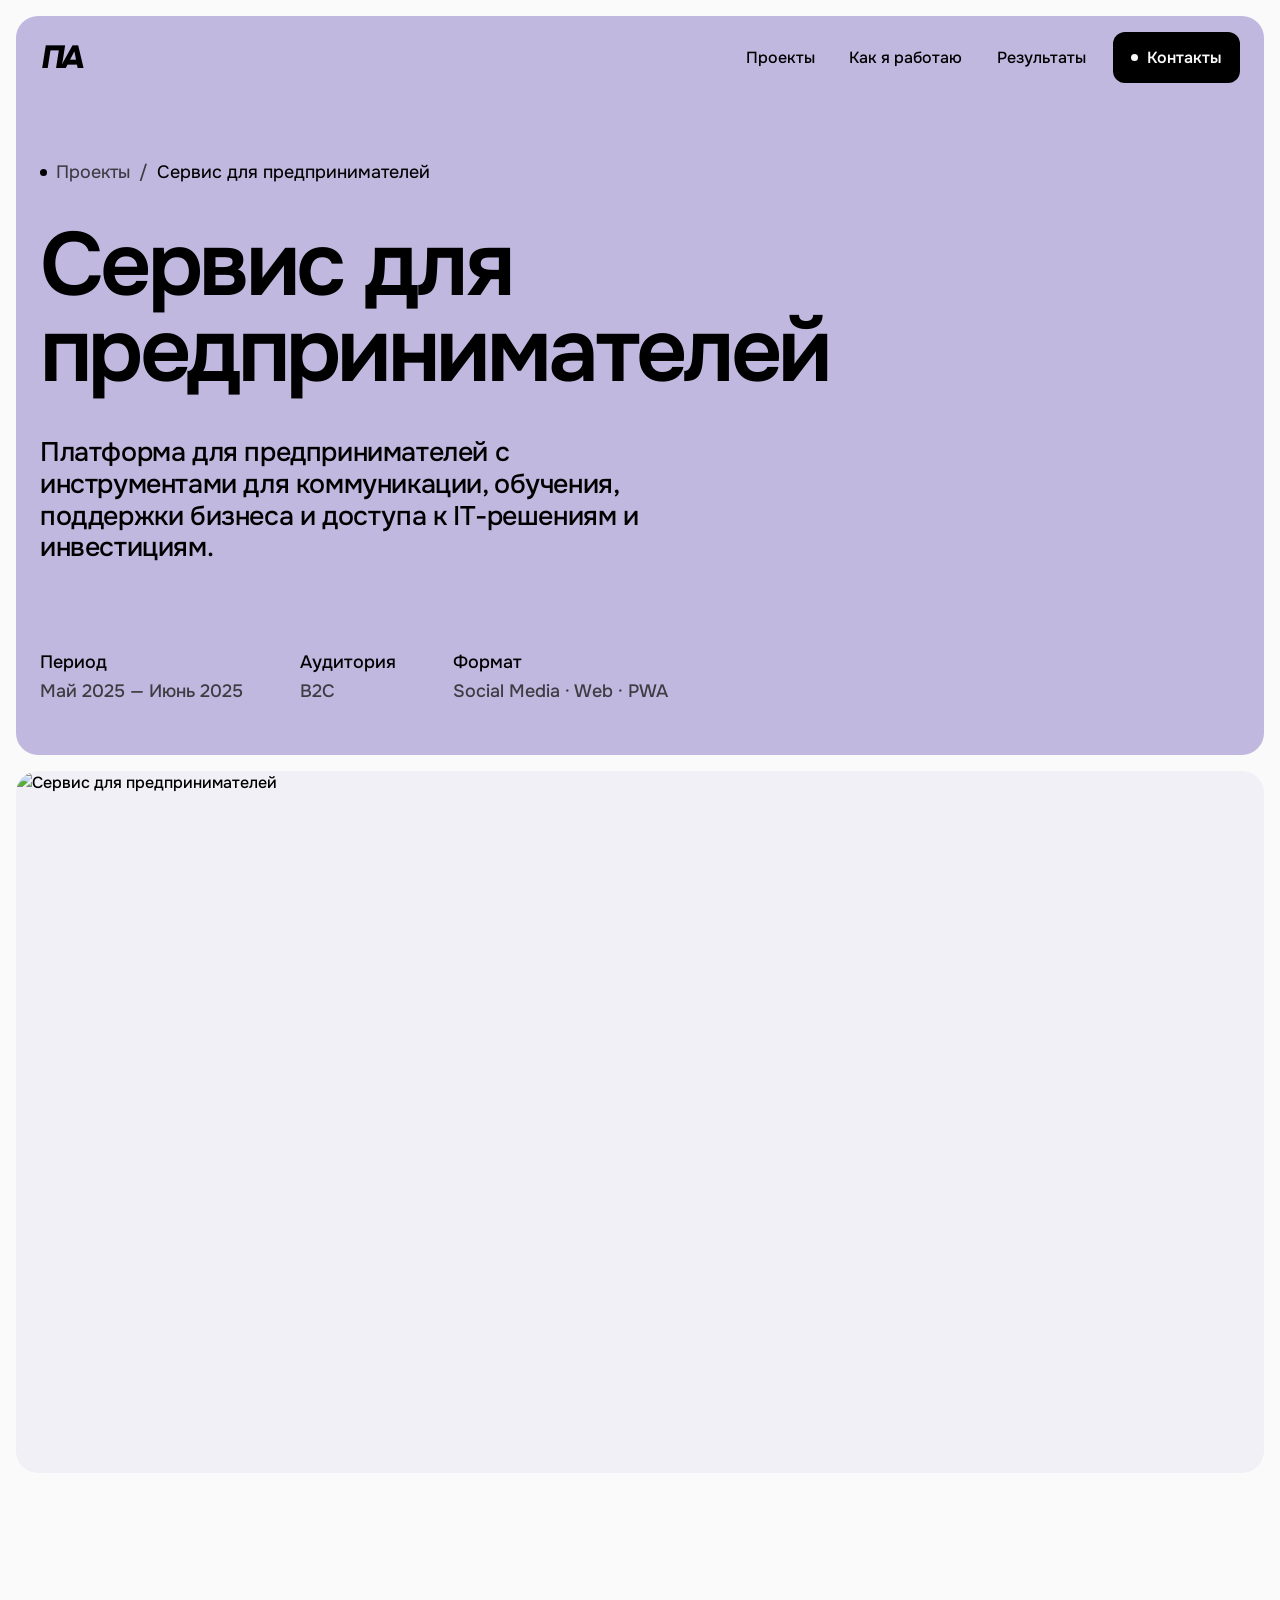
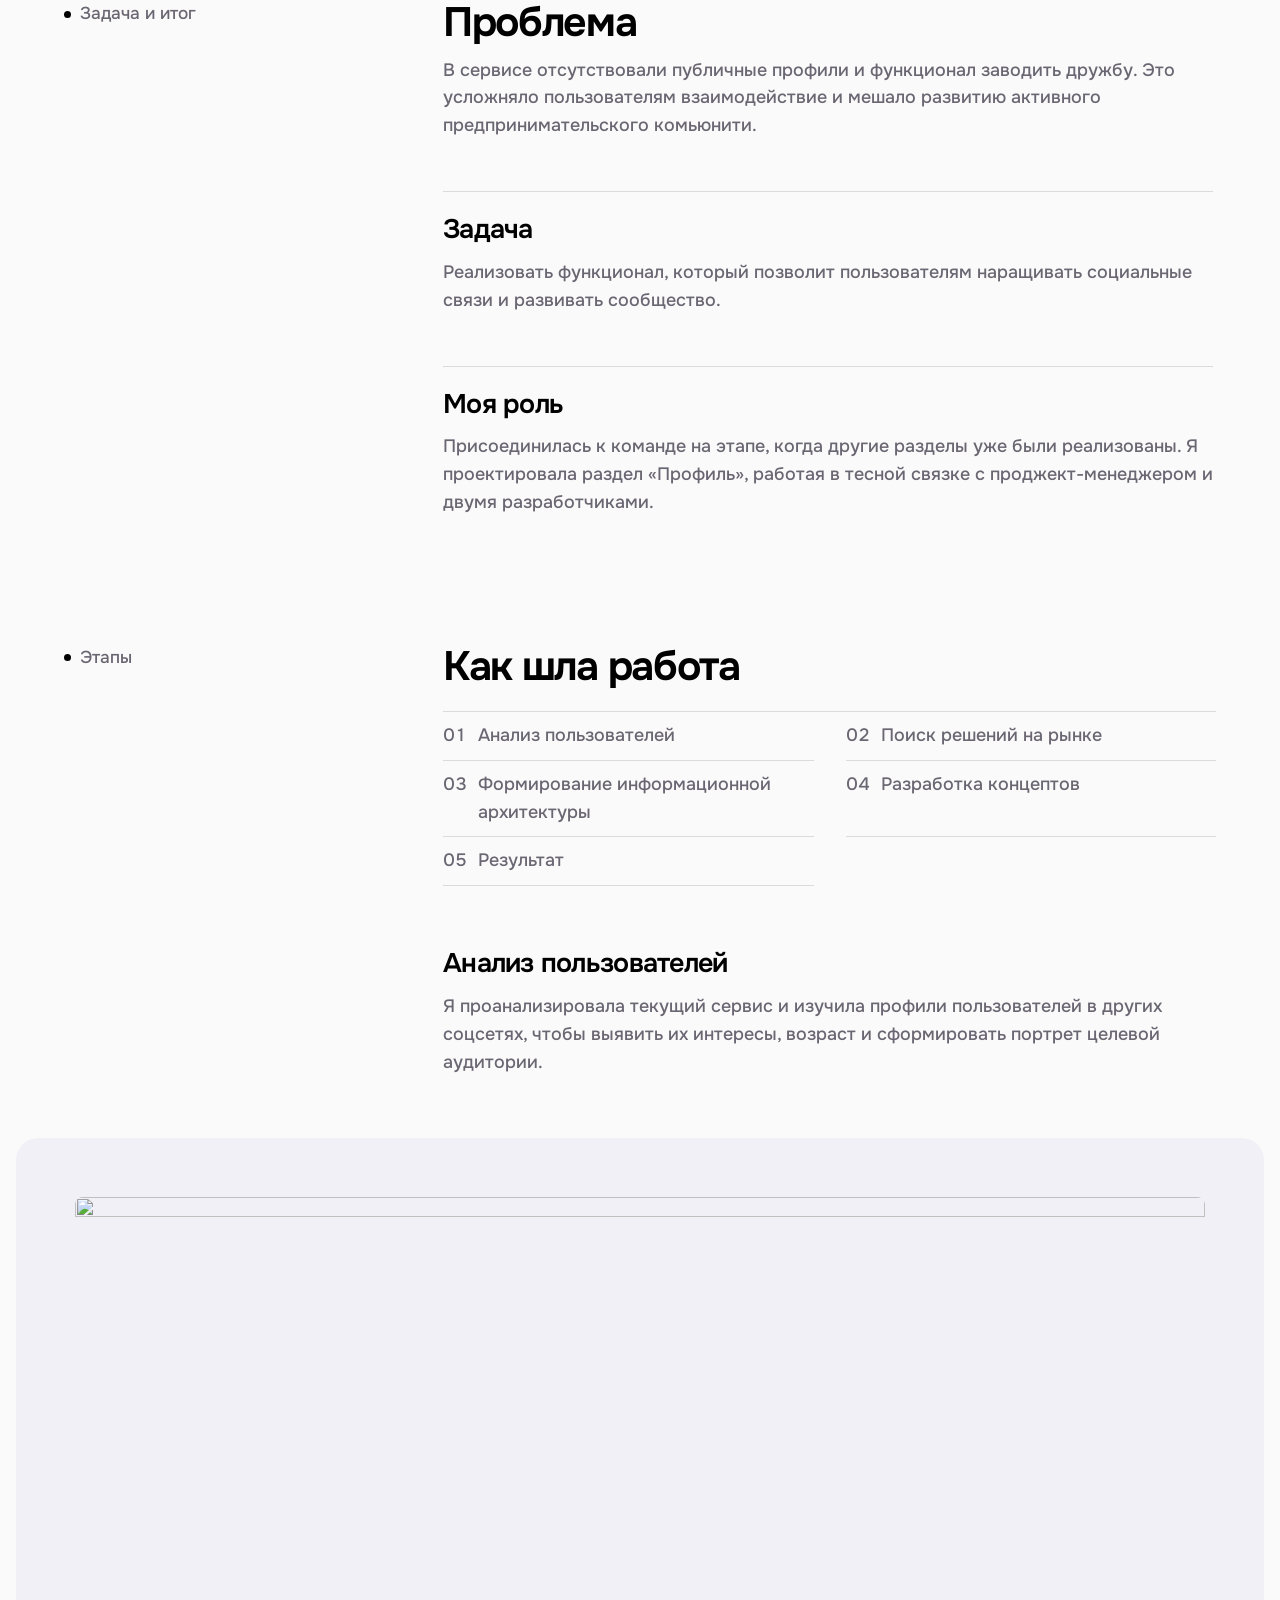
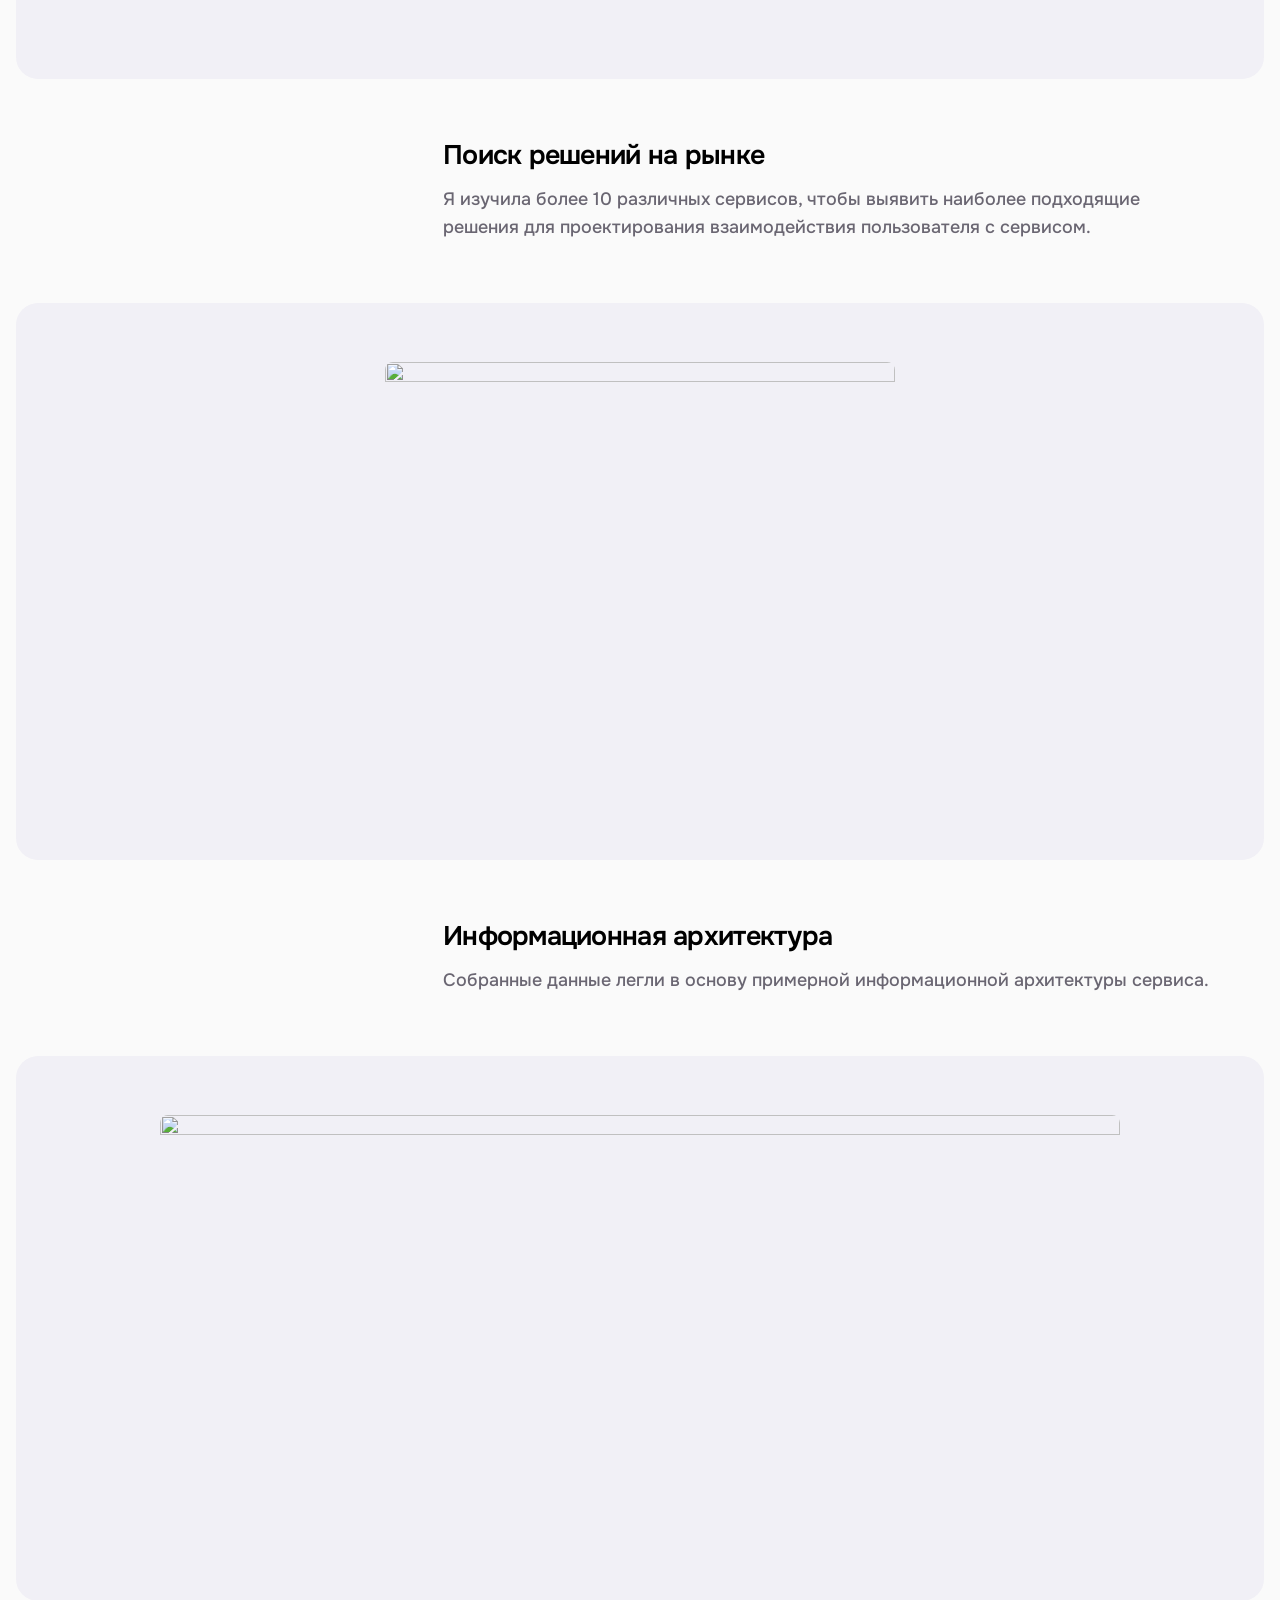
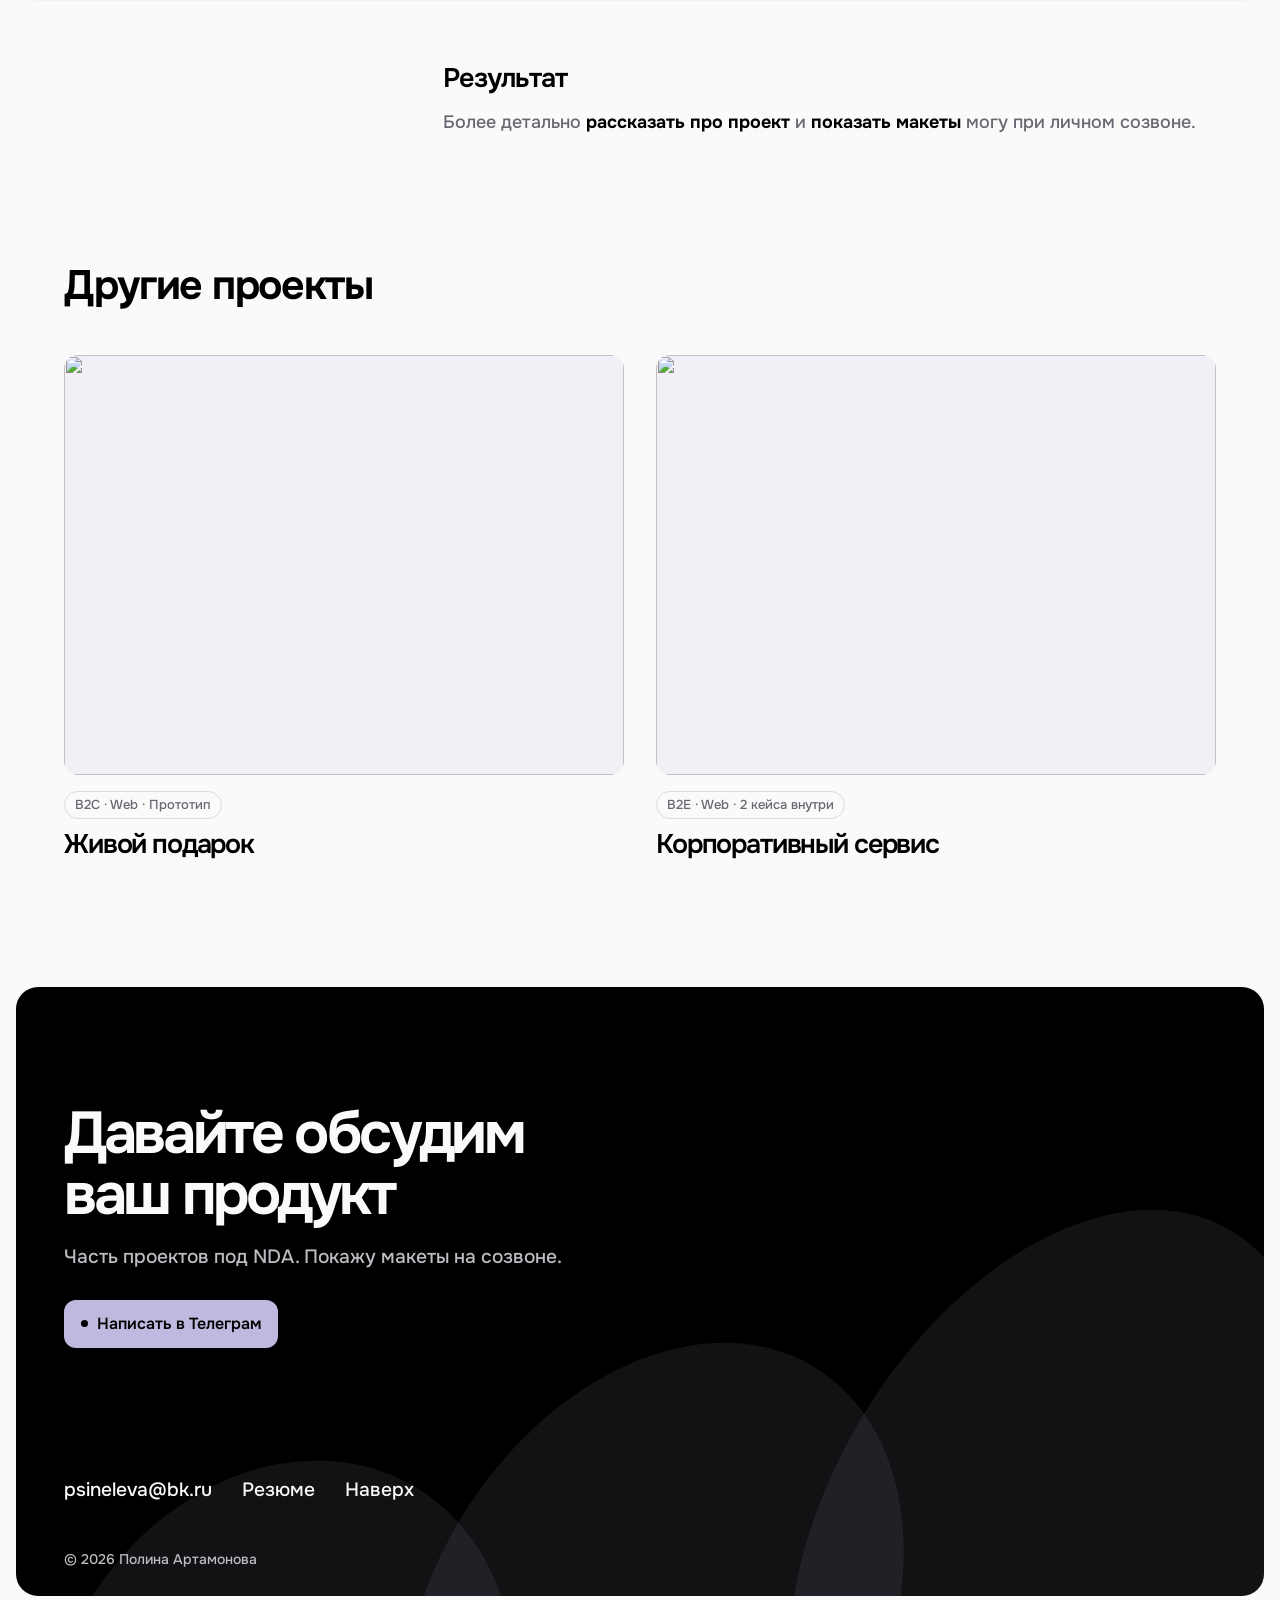
==== commit 4444cf9c: "Revert "Собрать портфолио вокруг продуктовых решений" This reverts commit 5d409c1322e851b77ee38cd2b7" ====
--- a/case-biz.html
+++ b/case-biz.html
@@ -22,10 +22,10 @@
   <link rel="apple-touch-icon" href="assets/apple-touch-icon.png?v=pa-soft-lavender" sizes="180x180" />
   <link rel="stylesheet" href="css/fonts.css?v=4" />
   <link rel="stylesheet" href="css/tw.css" />
-  <link rel="stylesheet" href="css/site.css?v=8" />
-  <link rel="stylesheet" href="css/case.css?v=8" />
-  <script src="js/case.js?v=8" defer></script>
-  <script src="js/site.js?v=8" defer></script>
+  <link rel="stylesheet" href="css/site.css?v=7" />
+  <link rel="stylesheet" href="css/case.css?v=6" />
+  <script src="js/case.js?v=5" defer></script>
+  <script src="js/site.js?v=5" defer></script>
 </head>
 <body id="top" class="case-page">
   <a class="skip-link" href="#main">К содержанию</a>
@@ -44,16 +44,16 @@
 
   <main id="main">
 
-  <section class="shell case-hero" aria-labelledby="case-title">
-    <nav class="case-breadcrumb" aria-label="Путь к кейсу">
+  <section class="panel case-hero" aria-labelledby="case-title">
+    <div class="shell case-hero-inner">
+      <nav class="case-breadcrumb" aria-label="Путь к кейсу">
     <ol>
       <li><a class="case-link" href="index.html#work">Проекты</a></li>
 
       <li><span aria-hidden="true">/</span><span aria-current="page">Сервис для предпринимателей</span></li>
     </ol>
   </nav>
-    <h1 id="case-title" class="display case-title case-title--long-word">Сервис для предпринимателей</h1>
-    <div class="case-hero-details">
+      <h1 id="case-title" class="display case-title case-title--long-word">Сервис для предпринимателей</h1>
       <p class="case-lead">Платформа для предпринимателей с инструментами для коммуникации, обучения, поддержки бизнеса и доступа к IT-решениям и инвестициям.</p>
       <dl class="case-meta">
     <div><dt>Период</dt><dd>Май 2025 — Июнь 2025</dd></div>
@@ -62,33 +62,27 @@
   </dl>
     </div>
   </section>
+  <figure class="panel case-cover">
+    <a class="case-media-view" href="assets/biz.webp" data-zoom aria-label="Увеличить: Сервис для предпринимателей"><img src="assets/biz.webp" width="2000" height="1200" alt="Сервис для предпринимателей" fetchpriority="high" decoding="async" /></a>
+  </figure>
 
-  <section class="shell case-brief" aria-labelledby="case-summary-title">
-    <h2 id="case-summary-title" class="display case-section-title">Коротко о проекте</h2>
-    <div class="case-brief-grid">
-      <div class="case-brief-fields">
-    <div class="case-field">
-      <h3 class="case-field-title">Задача</h3>
+  <section class="case-section" aria-labelledby="case-summary-title">
+    <div class="shell case-layout">
+    <h2 id="case-summary-title" class="section-label case-side-label">Задача и итог</h2>
+    <div class="case-copy"><div class="case-brief">
+    <div class="case-brief-field">
+      <h3 class="display case-section-title">Проблема</h3>
+      <p>В сервисе отсутствовали публичные профили и функционал заводить дружбу. Это усложняло пользователям взаимодействие и мешало развитию активного предпринимательского комьюнити.</p>
+
+    </div>
+    <div class="case-brief-field">
+      <h3 class="case-subtitle">Задача</h3>
       <p>Реализовать функционал, который позволит пользователям наращивать социальные связи и развивать сообщество.</p>
 
     </div>
-    <div class="case-field">
-      <h3 class="case-field-title">Моя роль</h3>
+    <div class="case-brief-field">
+      <h3 class="case-subtitle">Моя роль</h3>
       <p>Присоединилась к команде на этапе, когда другие разделы уже были реализованы. Я проектировала раздел «Профиль», работая в тесной связке с проджект-менеджером и двумя разработчиками.</p>
-
-    </div></div>
-
-    </div>
-  </section>
-<figure class="shell case-cover"><a class="case-media-view" href="assets/biz.webp" data-zoom aria-label="Увеличить: Сервис для предпринимателей"><img src="assets/biz.webp" width="2000" height="1200" alt="Сервис для предпринимателей" fetchpriority="high" decoding="async" /></a></figure>
-
-  <section class="case-section case-context" aria-labelledby="case-context-title">
-    <div class="shell case-layout">
-    <h2 id="case-context-title" class="section-label case-side-label">Контекст проекта</h2>
-    <div class="case-copy"><div class="case-context-fields">
-    <div class="case-field">
-      <h3 class="case-field-title">Проблема</h3>
-      <p>В сервисе отсутствовали публичные профили и функционал заводить дружбу. Это усложняло пользователям взаимодействие и мешало развитию активного предпринимательского комьюнити.</p>
 
     </div></div></div>
   </div>
@@ -137,6 +131,7 @@
   </section>
 
 
+
   <section class="shell case-section case-related" aria-labelledby="case-related-title">
     <h2 id="case-related-title" class="display case-section-title">Другие проекты</h2>
     <div class="case-card-grid"><a href="case-gift.html" class="case-card">
@@ -157,18 +152,19 @@
   </a></div>
   </section>
   </main>
-  <footer id="contact" class="contact dark-panel" aria-labelledby="contact-title">
+  <footer id="contact" class="panel contact dark-panel" aria-labelledby="contact-title" data-nav-dark>
+    <div class="motif" aria-hidden="true"><i></i><i></i><i></i></div>
     <div class="shell contact-inner">
       <div>
         <h2 id="contact-title" class="display section-title">Давайте обсудим ваш продукт</h2>
         <p>Часть проектов под NDA. Покажу макеты на созвоне.</p>
         <a href="https://t.me/p_p_polly" target="_blank" rel="noopener" class="button button-light">Написать в Телеграм</a>
       </div>
-      <nav class="footer-links" aria-label="Контакты и резюме">
+      <div class="footer-links">
         <a href="mailto:psineleva@bk.ru">psineleva@bk.ru</a>
         <a href="https://drive.google.com/file/d/1vTA9CH9CJkSyZ6TN2uQzDy6aibkoubeJ/view" target="_blank" rel="noopener">Резюме</a>
         <a href="#top">Наверх</a>
-      </nav>
+      </div>
       <p class="copyright">© 2026 Полина Артамонова</p>
     </div>
   </footer>
--- a/css/site.css
+++ b/css/site.css
@@ -10,7 +10,7 @@
   --line: color-mix(in srgb, var(--gray) 24%, var(--paper));
   --dark-hover: color-mix(in srgb, var(--ink) 78%, var(--gray));
   --edge: 16px;
-  --gutter: clamp(20px, 5vw, 92px);
+  --gutter: clamp(32px, 5vw, 92px);
   --radius: 22px;
   --ease: cubic-bezier(.22, 1, .36, 1);
   --sans: Onest, 'Helvetica Neue', Arial, sans-serif;
@@ -20,14 +20,14 @@
 body { margin: 0; background: var(--paper); color: var(--ink); font-family: var(--sans); font-weight: 500; }
 ::selection { background: var(--accent); color: var(--ink); }
 :focus-visible { outline: 2px solid var(--ink); outline-offset: 5px; }
-.dark-panel :focus-visible { outline-color: var(--paper); }
+.dark-panel :focus-visible, .site-header.is-dark :focus-visible { outline-color: var(--paper); }
 
 .shell { width: min(1280px, calc(100% - 2 * var(--gutter))); margin-inline: auto; }
 .panel .shell { width: min(1280px, calc(100% - 2 * max(16px, var(--gutter) - var(--edge)))); }
 .panel { margin-inline: var(--edge); border-radius: var(--radius); }
 .dark-panel { background: var(--ink); color: var(--paper); }
 .section { --section-spacing: clamp(74px, 10vw, 148px); padding-block: var(--section-spacing); scroll-margin-top: calc(12px - var(--section-spacing)); }
-
+.split-section { display: grid; gap: 30px; }
 .display { font-weight: 660; letter-spacing: -.057em; line-height: 1.04; }
 .section-title { font-size: clamp(2.35rem, 4.6vw, 4.15rem); text-wrap: balance; }
 .section-label { display: flex; align-items: baseline; gap: 9px; color: var(--muted); font-size: clamp(1rem, 1.35vw, 1.2rem); }
@@ -37,95 +37,95 @@
 .skip-link { position: fixed; z-index: 120; inset: 10px auto auto 10px; padding: 10px 14px; background: var(--ink); color: var(--paper); transform: translateY(-150%); }
 .skip-link:focus { transform: none; }
 
-.site-header { position: sticky; z-index: 50; top: 0; color: var(--ink); background: color-mix(in srgb, var(--paper) 92%, transparent); border-bottom: 1px solid var(--line); backdrop-filter: blur(14px); }
-.nav { display: grid; grid-template-columns: 1fr auto; align-items: center; gap: 8px 16px; width: min(1280px, calc(100% - 2 * var(--gutter))); min-height: 63px; margin-inline: auto; }
-.wordmark { display: grid; align-items: center; justify-self: start; min-width: 46px; min-height: 44px; padding-inline: 8px 11px; border-radius: 7px; background: var(--accent); color: var(--ink); font-size: 1.55rem; font-weight: 850; letter-spacing: -.14em; line-height: 1; }
+.site-header { position: fixed; z-index: 50; top: 26px; inset-inline: calc(var(--edge) + 16px); color: var(--ink); }
+.site-header.is-dark, .site-header.is-dark .wordmark, .site-header.is-dark .nav-links a:not(.button) { color: var(--paper); }
+.nav { display: grid; grid-template-columns: 1fr auto; align-items: center; gap: 8px 16px; max-width: 1550px; margin-inline: auto; }
+.wordmark { justify-self: start; display: inline-flex; align-items: center; min-height: 44px; padding-inline: 2px 5px; font-size: 2rem; font-weight: 850; letter-spacing: -.14em; line-height: 1; }
 .wordmark span { display: block; transform: skewX(-9deg); }
 .nav-links { display: flex; flex-wrap: wrap; align-items: center; gap: 2px 12px; grid-column: 1 / -1; }
 .nav-links a { display: inline-flex; align-items: center; min-height: 44px; padding-inline: 7px; font-size: .9375rem; white-space: nowrap; }
 .nav-links a:not(.button):hover { text-decoration: underline; text-underline-offset: .23em; }
 .nav-links .nav-contact { padding-inline: 15px; }
+.site-header.is-dark .nav-contact { background: var(--accent); color: var(--ink); }
 .menu-toggle { display: none; }
-.nav.enhanced .menu-toggle { display: grid; place-content: center; gap: 5px; justify-self: end; width: 44px; height: 44px; border: 1px solid var(--line); border-radius: 8px; background: var(--paper); color: var(--ink); }
+.nav.enhanced .menu-toggle { display: grid; place-content: center; gap: 5px; justify-self: end; width: 44px; height: 44px; border-radius: 13px; background: color-mix(in srgb, var(--paper) 66%, transparent); color: var(--ink); backdrop-filter: blur(12px); }
+.is-dark .nav.enhanced .menu-toggle { background: var(--dark-hover); color: var(--accent); }
 .menu-toggle span { width: 18px; height: 1.5px; background: currentColor; transition: transform .26s var(--ease); }
 .menu-toggle[aria-expanded='true'] span:first-child { transform: translateY(3.25px) rotate(45deg); }
 .menu-toggle[aria-expanded='true'] span:last-child { transform: translateY(-3.25px) rotate(-45deg); }
 .nav.enhanced .nav-links { display: none; }
-.nav.enhanced .menu-toggle[aria-expanded='true'] + .nav-links { display: grid; position: absolute; inset: calc(100% + 5px) var(--gutter) auto auto; min-width: min(220px, calc(100% - 2 * var(--gutter))); padding: 10px; border: 1px solid var(--line); border-radius: 12px; background: var(--paper); box-shadow: 0 14px 38px rgb(0 0 0 / .1); }
+.nav.enhanced .menu-toggle[aria-expanded='true'] + .nav-links { display: grid; position: absolute; inset: 54px 0 auto auto; min-width: min(220px, 100%); padding: 10px; border-radius: 16px; color: var(--ink); background: var(--surface); box-shadow: 0 14px 38px rgb(0 0 0 / .13); }
 .nav.enhanced .nav-links .nav-contact { display: flex; }
-
-.button { display: inline-flex; align-items: center; justify-content: center; gap: 9px; min-height: 48px; padding: 9px 16px; border: 1px solid transparent; border-radius: 8px; font-size: 1rem; font-weight: 580; line-height: 1.2; white-space: nowrap; transition: background-color .25s, color .25s, transform .35s var(--ease); }
+.is-dark .nav.enhanced .menu-toggle[aria-expanded='true'] + .nav-links { color: var(--paper); background: var(--dark-hover); }
+
+.button { display: inline-flex; align-items: center; justify-content: center; gap: 9px; min-height: 48px; padding: 9px 16px; border: 1px solid transparent; border-radius: 12px; font-size: 1rem; font-weight: 580; line-height: 1.2; white-space: nowrap; transition: background-color .25s, color .25s, transform .35s var(--ease); }
 .button:hover { transform: translateY(-2px); }
 .button:active { transform: translateY(0) scale(.98); }
 .button-dark { background: var(--ink); color: var(--paper); }
 .button-light { background: var(--accent); color: var(--ink); }
 .button-dark:hover { background: var(--dark-hover); }
 .button-light:hover { background: var(--paper); }
-.button-line { border-color: var(--line); }
-.button-line:hover { border-color: var(--ink); background: var(--surface); }
-
-.hero { display: grid; align-items: center; gap: clamp(32px, 5vw, 72px); padding-block: clamp(48px, 7.4vw, 106px) clamp(60px, 7.5vw, 108px); }
-.hero-copy { min-width: 0; }
-.hero-intro { display: inline-flex; align-items: center; gap: 9px; color: var(--muted); font-size: .9375rem; font-weight: 600; }
-.hero-intro::before { width: 24px; height: 2px; background: var(--accent); content: ''; }
-.hero-title { margin-top: 14px; font-size: clamp(2.5rem, 9.8vw, 5rem); font-weight: 710; line-height: .99; overflow-wrap: anywhere; }
-.hero-title span { display: block; }
-.hero-lead { max-width: 43ch; margin-top: 22px; color: var(--muted); font-size: clamp(1.0625rem, 1.41vw, 1.25rem); line-height: 1.56; }
-.hero-actions { display: flex; flex-wrap: wrap; gap: 10px; margin-top: 26px; }
-
-.hero-feature { display: block; min-width: 0; padding: clamp(12px, 2.2vw, 30px); border-radius: 16px; background: linear-gradient(145deg, var(--accent), color-mix(in srgb, var(--accent) 45%, var(--paper))); color: var(--ink); }
-.hero-preview { overflow: hidden; border-radius: 7px; background: var(--paper); box-shadow: 0 16px 36px rgb(0 0 0 / .11); }
-.hero-preview img { width: 100%; height: auto; transition: transform .55s var(--ease); }
-.hero-feature-label { display: flex; align-items: end; justify-content: space-between; flex-wrap: wrap; gap: 8px 16px; padding: clamp(12px, 2vw, 24px) 2px 0; }
-.hero-feature-label p { color: var(--muted-on-accent); font-size: .8125rem; }
-.hero-feature-label h2 { margin-top: 3px; font-size: clamp(1.12rem, 2vw, 1.55rem); font-weight: 650; line-height: 1.22; letter-spacing: -.035em; }
-.hero-feature-label .project-link { margin: 0; }
-@media (hover: hover) {
-  .hero-feature:hover img { transform: scale(1.025); }
-  .hero-feature:hover .project-link { text-decoration-color: currentColor; }
-}
-
-.about-inner { display: grid; align-items: center; gap: 20px; padding: clamp(20px, 3vw, 40px); border-radius: 16px; background: var(--surface); }
-.about-inner img { width: 75px; height: 75px; object-fit: cover; object-position: center 35%; border-radius: 9px; }
-.about-inner .section-title { font-size: clamp(1.7rem, 3vw, 2.85rem); }
-.about-inner p { margin-top: 5px; color: var(--muted); }
-
-.section-heading { margin-bottom: clamp(24px, 4vw, 50px); }
-.section-note { margin-top: 8px; color: var(--muted); font-size: 1rem; }
-.work-section { padding-top: 0; scroll-margin-top: 0; }
-.work-section .section-heading { display: flex; align-items: baseline; justify-content: space-between; flex-wrap: wrap; column-gap: 30px; }
-.project-list { border-top: 1px solid var(--line); }
-.project { display: grid; grid-template-areas: 'copy' 'media'; align-items: center; gap: 18px; min-width: 0; padding: clamp(22px, 3.2vw, 46px) 0; border-bottom: 1px solid var(--line); }
-.project-media { grid-area: media; position: relative; overflow: hidden; border-radius: 9px; background: var(--surface); }
-.project-media img { width: 100%; height: auto; aspect-ratio: 5 / 3; object-fit: cover; transition: transform .55s var(--ease); }
-.project-copy { grid-area: copy; min-width: 0; }
+.nav-contact::before, .contact .button::before { content: ''; width: 7px; height: 7px; border-radius: 50%; background: currentColor; }
+.button-line { border-color: rgb(0 0 0 / .4); border-radius: 7px; min-height: 36px; padding: 6px 12px; font-size: .875rem; }
+.button-line:hover { background: var(--ink); color: var(--accent); }
+
+.lead-panel { margin-top: var(--edge); overflow: hidden; }
+.hero { position: relative; isolation: isolate; display: grid; align-content: center; min-height: calc(100svh - 2 * var(--edge)); padding: 102px 17px 110px; overflow: hidden; background: var(--accent); }
+.hero-copy { width: min(100%, 1100px); margin-inline: auto; }
+.hero-intro { display: inline-block; padding: 5px 12px; margin-bottom: 14px; border: 1px solid var(--ink); border-radius: 999px; font-size: .875rem; line-height: 1.4; }
+.hero-title { font-size: clamp(2.15rem, 11.9vw, 5.3rem); font-weight: 800; letter-spacing: -.055em; line-height: .99; }
+.hero-title > span { display: block; }
+.hero-lead { max-width: 48ch; margin-top: 26px; color: var(--muted-on-accent); font-size: clamp(1rem, 1.45vw, 1.3rem); line-height: 1.4; }
+.hero-actions { position: absolute; z-index: 1; inset: auto 17px 22px; display: flex; justify-content: space-between; gap: 8px; flex-wrap: wrap; }
+.motif { position: absolute; z-index: -1; inset: 0; overflow: clip; pointer-events: none; }
+.motif i { position: absolute; display: block; width: 36%; height: 90%; left: 3%; bottom: -66%; transform: rotate(29deg); border-radius: 50%; background: color-mix(in srgb, var(--paper) 33%, transparent); }
+.motif i:nth-child(2) { left: 33%; bottom: -58%; height: 103%; transform: rotate(31deg); }
+.motif i:nth-child(3) { left: 65%; bottom: -49%; height: 117%; transform: rotate(30deg); }
+.motion-ready .hero-title > span { animation: hero-in .9s var(--ease) both; }
+.motion-ready .hero-title > span + span { animation-delay: .085s; }
+.motion-ready .hero .motif { animation: motif-in 1.35s var(--ease) both; }
+@keyframes hero-in { from { opacity: 0; transform: translateY(.27em); } to { opacity: 1; transform: none; } }
+@keyframes motif-in { from { opacity: .25; transform: translateY(6%); } to { opacity: 1; transform: none; } }
+
+.about { padding-block: clamp(72px, 14vw, 196px) clamp(76px, 13vw, 180px); }
+.about-aside img { width: min(100%, 170px); aspect-ratio: 4 / 5; margin-top: 26px; object-fit: cover; object-position: center 35%; border-radius: 12px; }
+.about-copy .section-title { font-size: clamp(2.8rem, 5vw, 4.75rem); max-width: 13ch; }
+.about-copy p { margin-top: 24px; color: var(--muted-light); font-size: clamp(1.1rem, 1.6vw, 1.375rem); }
+.about-links { display: grid; justify-items: start; gap: 14px; margin-top: clamp(35px, 5vw, 74px); font-size: clamp(1.2rem, 2vw, 1.75rem); letter-spacing: -.045em; }
+.about-links a, .footer-links a { transition: color .25s, transform .3s var(--ease); }
+.about-links a:hover, .footer-links a:hover { color: var(--accent); transform: translateX(4px); }
+
+.section-heading { margin-bottom: clamp(36px, 6vw, 88px); }
+.section-note { margin-top: 14px; color: var(--muted); font-size: clamp(1rem, 1.45vw, 1.25rem); }
+.project-grid { display: grid; gap: clamp(40px, 7vw, 100px); align-items: start; }
+.project { display: grid; gap: 16px; min-width: 0; }
+.project-media { position: relative; overflow: hidden; border-radius: 12px; background: var(--surface); }
+.project-media img { width: 100%; height: auto; aspect-ratio: 5 / 3; object-fit: cover; transition: transform .65s var(--ease); }
+.project-copy { min-width: 0; }
 .project-meta { display: inline-flex; align-items: baseline; flex-wrap: wrap; gap: 4px 9px; padding: 5px 10px; border: 1px solid var(--line); border-radius: 999px; color: var(--muted); font-size: .8125rem; line-height: 1.25; }
-.project .project-meta { display: flex; width: fit-content; gap: 4px 10px; padding: 0; border: 0; }
-.project .project-meta :is(time, span)::before { margin-right: 10px; content: '/'; }
-.project-title { margin-top: 11px; font-size: clamp(1.45rem, 2.1vw, 2.15rem); font-weight: 600; letter-spacing: -.043em; line-height: 1.12; text-wrap: balance; }
-.project .project-title { margin-top: 11px; font-size: clamp(1.65rem, 3.2vw, 3.05rem); text-wrap: pretty; }
-.project-description { max-width: 47ch; margin-top: 11px; color: var(--muted); line-height: 1.55; }
-.project-link { display: inline-block; margin-top: 16px; text-underline-offset: .24em; text-decoration: underline solid rgb(0 0 0 / .35); font-size: .875rem; font-weight: 600; }
+.project-title { margin-top: 11px; font-size: clamp(1.45rem, 2.1vw, 2.15rem); font-weight: 600; letter-spacing: -.043em; line-height: 1.12; text-wrap: balance; transition: color .25s; }
+.project-description { max-width: 52ch; margin-top: 11px; color: var(--muted); line-height: 1.55; }
+.project-link { display: inline-block; margin-top: 12px; text-underline-offset: .19em; text-decoration: underline solid rgb(0 0 0 / .3); font-size: .875rem; }
 .project-note { margin-top: 7px; color: var(--muted); font-size: .875rem; }
 @media (hover: hover) {
-  .project:hover img { transform: scale(1.025); }
+  .project:hover img { transform: scale(1.045); }
   .project:hover .project-link { text-decoration-color: currentColor; }
 }
 
-.process-intro { max-width: 51ch; margin-top: 16px; color: var(--muted); font-size: clamp(1.0625rem, 1.5vw, 1.25rem); line-height: 1.5; }
+.process { background: var(--accent); }
+.process-intro { max-width: 51ch; margin-top: 21px; color: var(--muted-on-accent); font-size: clamp(1.0625rem, 1.5vw, 1.25rem); line-height: 1.5; }
 .process-list { display: grid; gap: 14px; margin-top: clamp(28px, 4vw, 56px); }
-.process-list a { display: grid; align-content: start; gap: 8px; height: 100%; min-height: 112px; padding: clamp(18px, 2.6vw, 34px); border-radius: 16px; background: var(--surface); transition: background-color .25s, transform .35s var(--ease); }
-.process-list a:hover { transform: translateY(-3px); background: color-mix(in srgb, var(--accent) 24%, var(--paper)); }
+.process-list a { display: grid; gap: 8px; min-height: 112px; padding: clamp(18px, 2.6vw, 34px); border-radius: 16px; background: var(--surface); transition: background-color .25s, transform .35s var(--ease); }
+.process-list a:hover { transform: translateY(-3px); background: var(--paper); }
 .process-list h3 { font-size: clamp(1.25rem, 2.05vw, 1.85rem); font-weight: 650; letter-spacing: -.04em; }
 .process-list p, .process-team { max-width: 63ch; color: var(--muted); line-height: 1.55; }
-.process-team { margin-top: 22px; }
+.process-team { margin-top: 26px; color: var(--muted-on-accent); }
 .process-team strong { display: block; margin-bottom: 3px; color: var(--ink); }
 
-.results { padding-top: 0; scroll-margin-top: 0; }
 .results .section-heading { margin-bottom: 28px; }
 .metrics { display: grid; gap: 14px; }
-.metric { display: grid; gap: 14px; padding: clamp(22px, 3.4vw, 46px); border-radius: 12px; background: var(--surface); color: var(--ink); transition: background-color .25s, transform .35s var(--ease); }
-.metric:hover { transform: translateY(-3px); background: color-mix(in srgb, var(--accent) 35%, var(--paper)); }
+.metric { display: grid; gap: 14px; padding: clamp(22px, 3.4vw, 46px); border-radius: 16px; background: var(--ink); color: var(--accent); transition: background-color .25s, transform .35s var(--ease); }
+.metric:hover { transform: translateY(-3px); background: var(--dark-hover); }
 .metric strong { font-size: clamp(3rem, 6.2vw, 5.75rem); font-weight: 750; letter-spacing: -.063em; line-height: .94; }
 .metric span { max-width: 38ch; line-height: 1.4; }
 .result-links { display: grid; margin-top: 38px; }
@@ -134,45 +134,60 @@
 .result-links a { display: block; padding-block: 17px; transition: color .25s; }
 .result-links a:hover { color: var(--muted); }
 
-.contact { overflow: hidden; }
-.contact-inner { display: grid; gap: 30px; padding-block: clamp(54px, 7.2vw, 100px) 24px; }
+.contact { position: relative; isolation: isolate; margin-bottom: var(--edge); overflow: hidden; }
+.contact .motif i { background: color-mix(in srgb, var(--accent) 9%, transparent); }
+.contact-inner { padding-block: clamp(66px, 9vw, 122px) 26px; }
 .contact .section-title { max-width: 18ch; }
-.contact .section-title + p { margin-top: 16px; color: var(--muted-light); font-size: clamp(1rem, 1.4vw, 1.18rem); }
-.contact .button { margin-top: 24px; }
-.footer-links { display: flex; justify-content: start; flex-wrap: wrap; gap: 12px 22px; font-size: clamp(1rem, 1.5vw, 1.2rem); }
-.footer-links a { text-decoration: underline; text-decoration-color: var(--muted-light); text-underline-offset: .22em; transition: color .25s; }
-.footer-links a:hover { color: var(--accent); }
-.copyright { padding-top: 18px; border-top: 1px solid var(--dark-hover); color: var(--muted-light); font-size: .875rem; }
+.contact .section-title + p { margin-top: 18px; color: var(--muted-light); font-size: clamp(1rem, 1.5vw, 1.25rem); }
+.contact .button { margin-top: 28px; }
+.footer-links { display: flex; flex-wrap: wrap; gap: 12px 30px; margin-top: clamp(47px, 10vw, 132px); font-size: clamp(1rem, 1.5vw, 1.35rem); }
+.copyright { margin-top: 44px; color: var(--muted-light); font-size: .875rem; }
 
 .motion-ready .reveal { opacity: 0; transform: translateY(25px); transition: opacity .63s var(--ease), transform .8s var(--ease); transition-delay: var(--stagger, 0ms); }
 .motion-ready .reveal.in, .motion-ready .reveal:focus-within { opacity: 1; transform: none; }
 .motion-ready .reveal.in.preceding-anchor, .motion-ready .reveal:focus-within { transition: none; }
 @media (min-width: 650px) {
-  .about-inner { grid-template-columns: auto minmax(0, 1fr); gap: 24px; }
-  .about-inner img { width: 88px; height: 88px; }
-  .process-list, .metrics { grid-template-columns: repeat(2, minmax(0, 1fr)); }
-}
-@media (min-width: 760px) {
-  .project { grid-template: 'copy media' / minmax(0, 1fr) minmax(0, 1.25fr); gap: clamp(32px, 6.5vw, 94px); }
-  .contact-inner { grid-template-columns: minmax(0, 1.6fr) minmax(0, 1fr); align-items: end; }
-  .footer-links { display: grid; justify-self: end; justify-items: start; }
-  .copyright { grid-column: 1 / -1; }
-}
-@media (min-width: 850px) {
-  .nav { min-height: 72px; }
+  .hero { text-align: center; padding-inline: 40px; }
+  .hero-title { font-size: clamp(4rem, 7.05vw, 7.9rem); }
+  .hero-lead { margin: 40px auto 0; max-width: 610px; }
+  .hero-actions { inset-inline: 32px; inset-block-end: 30px; }
+  .split-section { grid-template-columns: minmax(170px, 1fr) minmax(0, 2.1fr); gap: clamp(32px, 5vw, 75px); }
+  .about .split-section { grid-template-columns: minmax(185px, 1fr) minmax(0, 1.75fr); }
+  .metrics { grid-template-columns: repeat(2, minmax(0, 1fr)); }
+  .project-grid { grid-template-columns: repeat(12, minmax(0, 1fr)); gap: clamp(48px, 7vw, 104px) clamp(19px, 2.3vw, 34px); }
+  .project-grid > .project:nth-child(1) { grid-column: span 5; margin-top: clamp(42px, 9vw, 130px); }
+  .project-grid > .project:nth-child(2) { grid-column: span 7; }
+  .project-grid > .project:nth-child(3) { grid-column: span 7; margin-top: clamp(26px, 5vw, 72px); }
+  .project-grid > .project:nth-child(4) { grid-column: span 5; }
+  .project-grid > .project:nth-child(1) img, .project-grid > .project:nth-child(4) img { aspect-ratio: 4 / 5; }
+  .project-grid > .project:nth-child(2) img, .project-grid > .project:nth-child(3) img { aspect-ratio: 4 / 3; }
+  .project-grid > .project-featured { grid-column: 1 / -1; }
+  .project-featured { grid-template-columns: minmax(0, 1.55fr) minmax(0, 1fr); align-items: center; gap: clamp(24px, 4vw, 56px); }
+}
+
+@media (min-width: 820px) {
+  .site-header { inset-inline: calc(var(--edge) + 24px); top: 32px; }
+  .site-header.scrolled { top: 16px; }
   .nav-links { grid-column: auto; justify-self: end; }
   .nav.enhanced .menu-toggle { display: none; }
-  .nav.enhanced .nav-links, .nav.enhanced .menu-toggle[aria-expanded='true'] + .nav-links { display: flex; position: static; grid-column: auto; gap: clamp(14px, 1.6vw, 26px); flex-wrap: nowrap; min-width: 0; padding: 0; border: 0; color: inherit; background: transparent; box-shadow: none; }
+  .nav.enhanced .nav-links, .nav.enhanced .menu-toggle[aria-expanded='true'] + .nav-links { display: flex; position: static; grid-column: auto; gap: clamp(14px, 1.6vw, 26px); flex-wrap: nowrap; min-width: 0; padding: 0; color: inherit; background: transparent; box-shadow: none; }
   .nav-links a { font-size: 1rem; }
-  .hero { grid-template-columns: minmax(0, .93fr) minmax(0, 1.07fr); }
-  .hero-title { font-size: clamp(2.8rem, 5.8vw, 5.5rem); }
+  .nav-links .nav-contact { min-height: 51px; padding-inline: 17px; }
+  .site-header.scrolled:not(.is-dark) .nav-links { border-radius: 14px; background: color-mix(in srgb, var(--paper) 65%, transparent); backdrop-filter: blur(14px); }
+  .site-header.scrolled.is-dark .nav-links { border-radius: 14px; background: rgb(0 0 0 / .65); backdrop-filter: blur(14px); }
+}
+
+@media (max-width: 380px) {
+  .hero { padding-inline: 14px; }
+  .hero-actions { inset-inline: 14px; }
+  .about-aside img { width: 122px; }
 }
 
 @media (prefers-reduced-motion: reduce) {
   html { scroll-behavior: auto; }
   *, *::before, *::after { transition-duration: .01ms !important; animation-duration: .01ms !important; animation-delay: 0ms !important; }
   .motion-ready .reveal { opacity: 1; transform: none; }
-  .project:hover img, .hero-feature:hover img { transform: none; }
+  .project:hover img { transform: none; }
 }
 
 @view-transition { navigation: auto; }
--- a/css/case.css
+++ b/css/case.css
@@ -1,17 +1,33 @@
 .case-hero {
-  padding-block: clamp(32px, 6vw, 86px) clamp(28px, 4.2vw, 60px);
-}
-.case-hero-details {
-  display: grid;
-  align-items: start;
-  gap: clamp(24px, 3.5vw, 48px);
-  margin-top: clamp(22px, 3vw, 42px);
+  --muted: var(--muted-on-accent);
+  display: flex;
+  margin-top: var(--edge);
+  padding-block: clamp(120px, 37vw, 144px) clamp(44px, 4vw, 56px);
+  background: var(--accent);
+}
+.case-hero .case-hero-inner {
+  display: flex;
+  flex-direction: column;
+  width: min(1280px, calc(100% - 48px));
 }
 
 .case-breadcrumb {
+  display: flex;
+  align-items: baseline;
+  gap: 9px;
   color: var(--muted);
-  font-size: .875rem;
+  font-size: clamp(.9375rem, 1.4vw, 1.25rem);
+  font-weight: 450;
   line-height: 1.4;
+}
+.case-breadcrumb::before {
+  content: '';
+  flex: 0 0 7px;
+  align-self: start;
+  height: 7px;
+  margin-top: .52em;
+  border-radius: 50%;
+  background: var(--ink);
 }
 .case-breadcrumb ol, .case-breadcrumb li {
   display: flex;
@@ -24,33 +40,33 @@
 .case-breadcrumb [aria-current] { color: var(--ink); }
 
 .case-title {
-  margin-top: clamp(16px, 2.6vw, 34px);
+  margin-top: clamp(28px, 3vw, 40px);
   font-size: clamp(2.25rem, 12vw, 3rem);
-  font-weight: 720;
+  font-weight: 620;
   line-height: .98;
   letter-spacing: -.04em;
-  text-wrap: pretty;
+  text-wrap: balance;
   overflow-wrap: anywhere;
 }
 .case-title--medium-word { font-size: clamp(1.875rem, 9.6vw, 2.8rem); }
 .case-title--long-word { font-size: clamp(1.6rem, 8.15vw, 2.8rem); }
 .case-lead {
-  max-width: 62ch;
-  color: var(--muted);
-  font-size: clamp(1.0625rem, 1.65vw, 1.5rem);
-  line-height: 1.48;
-}
-.case-lead b { color: var(--ink); font-weight: 700; }
+  max-width: 620px;
+  margin-top: clamp(28px, 3.4vw, 48px);
+  font-size: clamp(1.25rem, 2.1vw, 2rem);
+  line-height: 1.18;
+  letter-spacing: -.015em;
+}
+.case-lead b { font-weight: 700; }
 .case-meta {
   display: grid;
   grid-template-columns: repeat(2, minmax(0, 1fr));
-  gap: 12px 20px;
-  font-size: clamp(.875rem, 1.2vw, 1rem);
+  gap: 22px clamp(12px, 3.2vw, 32px);
+  margin-top: 46px;
+  font-size: clamp(1rem, 1.4vw, 1.25rem);
   line-height: 1.4;
   overflow-wrap: anywhere;
 }
-.case-meta > div { padding-top: 8px; border-top: 1px solid var(--line); }
-.case-meta dt { font-weight: 650; }
 .case-meta dd { margin-top: 4px; color: var(--muted); }
 
 .case-link {
@@ -67,10 +83,9 @@
 .case-caption .case-link { text-decoration: underline; text-underline-offset: .2em; }
 
 .case-cover {
-  margin-top: clamp(16px, 3.2vw, 44px);
+  margin-top: var(--edge);
   overflow: hidden;
   background: var(--surface);
-  border-radius: 12px;
 }
 .case-cover .case-media-view { aspect-ratio: 16 / 9; }
 .case-media-view { display: block; min-width: 0; cursor: zoom-in; }
@@ -91,55 +106,12 @@
 }
 .case-copy b, .case-copy strong { color: var(--ink); font-weight: 680; }
 .case-brief {
-  --case-brief-rule: color-mix(in srgb, var(--ink) 22%, transparent);
-  padding: clamp(20px, 4vw, 48px);
-  color: var(--ink);
-  background: var(--accent);
-  border-radius: 12px;
-}
-.case-brief-grid {
-  display: grid;
-  min-width: 0;
-  gap: clamp(24px, 3vw, 44px);
-  margin-top: clamp(20px, 2.8vw, 36px);
-}
-.case-brief-fields {
-  display: grid;
-  grid-template-columns: repeat(auto-fit, minmax(min(100%, 14rem), 1fr));
-  align-content: start;
-  gap: clamp(18px, 2.2vw, 32px);
-}
-.case-brief-grid > *, .case-field { min-width: 0; }
-.case-field-title { font-size: clamp(1.125rem, 1.65vw, 1.45rem); font-weight: 680; line-height: 1.2; }
-.case-field p { margin-top: 10px; }
-.case-brief .case-field p, .case-brief-results li { line-height: 1.48; }
-.case-brief-fields .case-field {
-  padding-top: 13px;
-  border-top: 1px solid var(--case-brief-rule);
-}
-.case-context-fields { display: grid; gap: clamp(22px, 4vw, 54px); }
-.case-context-fields .case-field { max-width: 770px; }
-.case-context-fields .case-field + .case-field { padding-top: 22px; border-top: 1px solid var(--line); }
-.case-brief-results {
-  padding-top: 13px;
-  border-top: 1px solid var(--case-brief-rule);
-}
-.case-results-note {
-  max-width: 66ch;
-  margin-top: 10px;
-  padding-inline-start: 12px;
-  border-inline-start: 2px solid var(--ink);
-  color: var(--ink);
-  font-size: .9375rem;
-  line-height: 1.45;
-}
-.case-results-list {
-  display: grid;
-  gap: 8px;
-  margin-top: 12px;
-  padding-inline-start: 1.2em;
-  list-style: disc;
-}
+  display: grid;
+  gap: clamp(22px, 4vw, 54px);
+}
+.case-brief-field { max-width: 770px; }
+.case-brief-field p { margin-top: 13px; }
+.case-brief-field + .case-brief-field { padding-top: 22px; border-top: 1px solid var(--line); }
 .case-item-list, .case-stages {
   display: grid;
   border-top: 1px solid var(--line);
@@ -211,6 +183,10 @@
 }
 .proto iframe { display: block; width: 100%; height: 100%; border: 0; }
 
+.case-results-list { border-top: 1px solid var(--line); }
+.case-results-list li { padding-block: 16px; border-bottom: 1px solid var(--line); }
+.case-results .case-caption { margin-top: 16px; }
+
 .case-card-grid {
   display: grid;
   gap: clamp(28px, 4vw, 48px) 32px;
@@ -275,19 +251,24 @@
 html:has(.lightbox[open]) { overflow: hidden; }
 
 @media (max-width: 767px) {
-  .case-hero, .case-brief, .case-cover, .case-layout, .case-related { width: calc(100% - 2 * var(--edge)); }
+  .case-layout, .case-related { width: calc(100% - 2 * var(--edge)); }
 }
 @media (min-width: 650px) {
   .case-item-list, .case-stages { grid-template-columns: repeat(2, minmax(0, 1fr)); column-gap: 32px; }
 }
 @media (min-width: 768px) {
-  .case-title { font-size: clamp(3rem, 6.3vw, 6.25rem); }
-  .case-hero-details { grid-template-columns: minmax(0, 1.55fr) minmax(0, 1fr); }
+  .case-title { font-size: clamp(3rem, 7vw, 7rem); line-height: .95; }
   .case-media-pair, .case-card-grid { grid-template-columns: repeat(2, minmax(0, 1fr)); }
 }
 @media (min-width: 1024px) {
-  .case-brief-grid:has(> .case-brief-fields):has(> .case-brief-results) {
-    grid-template-columns: minmax(0, 1.15fr) minmax(0, 1fr);
+  .case-hero {
+  --muted: var(--muted-on-accent); min-height: clamp(620px, 52.2vw, 752px); }
+  .case-meta {
+    display: flex;
+    flex-wrap: wrap;
+    gap: 24px clamp(30px, 4.45vw, 64px);
+    margin-top: auto;
+    padding-top: clamp(60px, 6.7vw, 96px);
   }
   .case-layout { grid-template-columns: minmax(0, 1fr) minmax(0, 2.4fr); gap: clamp(40px, 4.45vw, 64px); }
   .case-copy { grid-column: 2; }
@@ -300,6 +281,14 @@
 @media (hover: none) {
   .case-card-image::after, .case-card-action { opacity: 1; transform: none; }
 }
+@media (prefers-reduced-motion: no-preference) {
+  .case-page .contact .motif i { animation: case-footer-drift 9s ease-in-out infinite alternate; }
+  .case-page .contact .motif i:nth-child(2) { animation-duration: 12s; animation-delay: -3s; }
+  .case-page .contact .motif i:nth-child(3) { animation-duration: 15s; animation-delay: -5s; }
+}
 @media (prefers-reduced-motion: reduce) {
   .case-card:hover .case-card-image img { transform: none; }
 }
+@keyframes case-footer-drift {
+  to { translate: -2% -6%; scale: 1.06 .94; }
+}
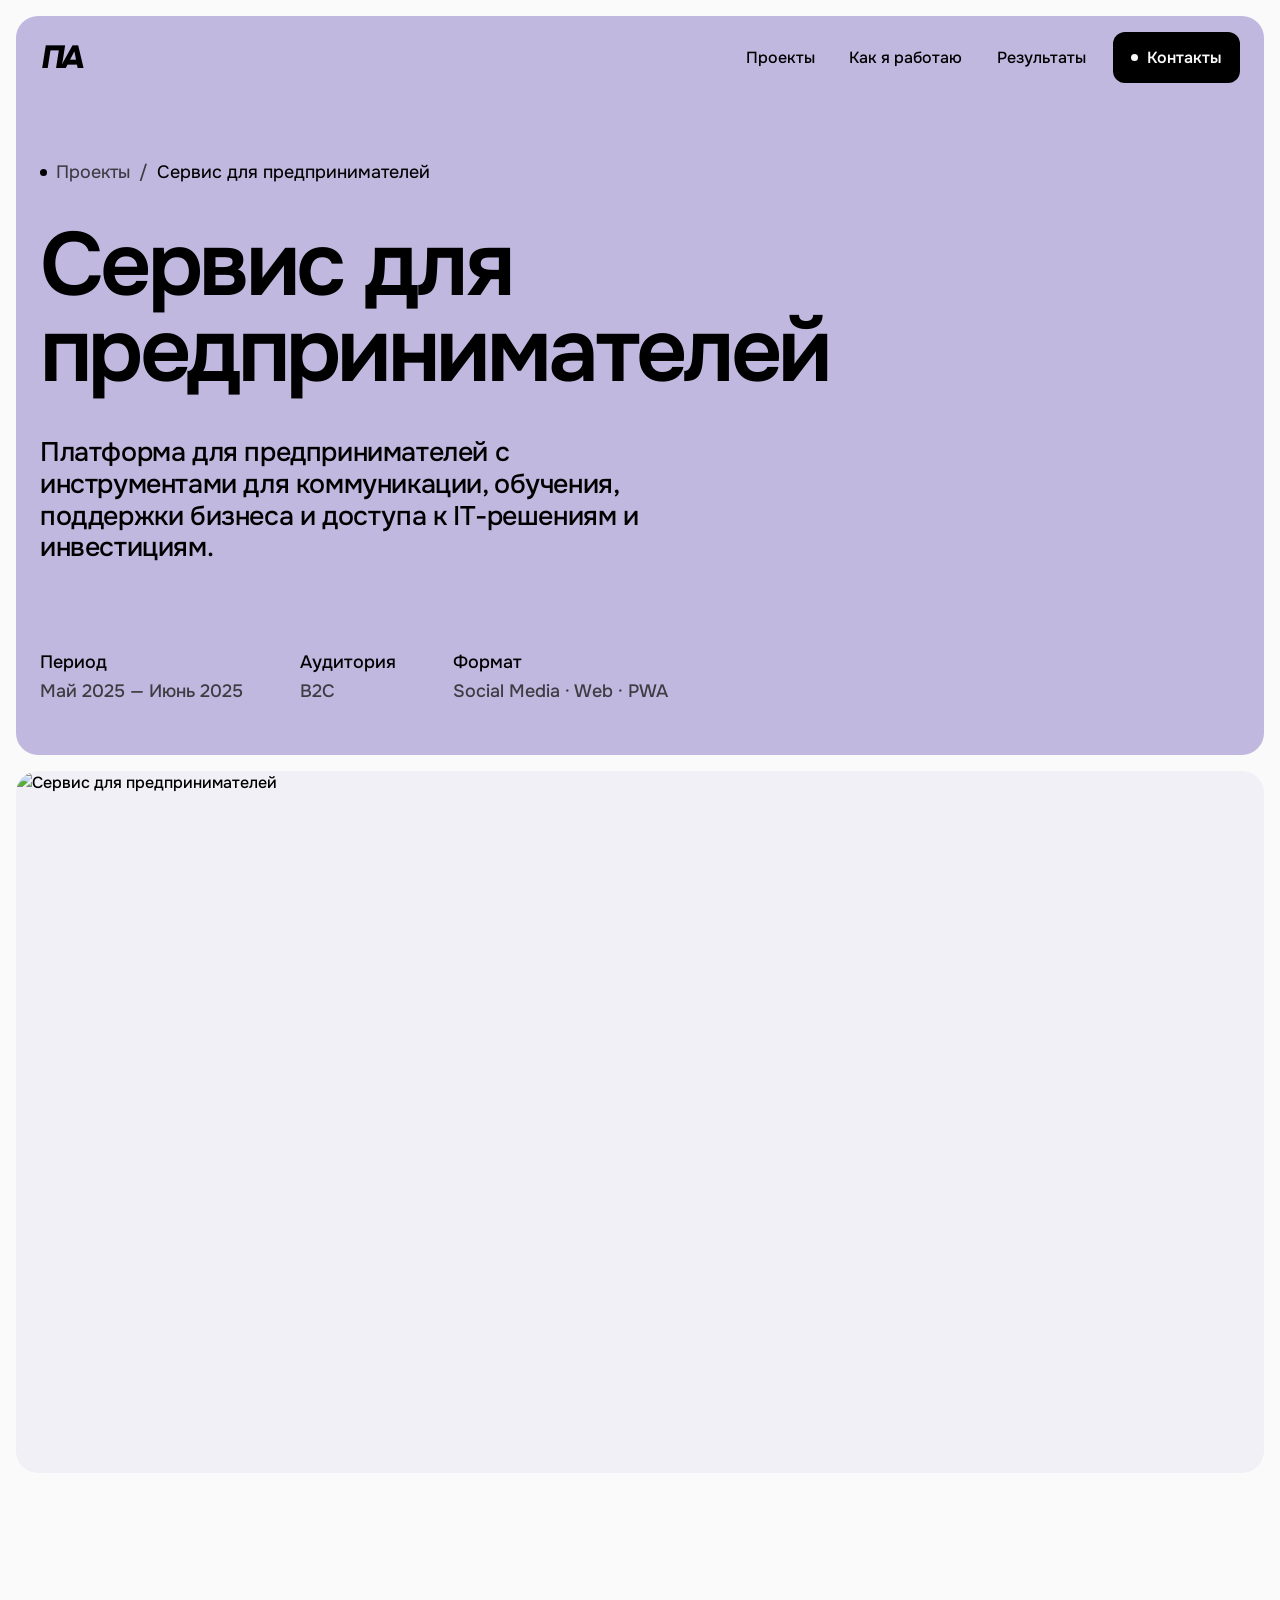
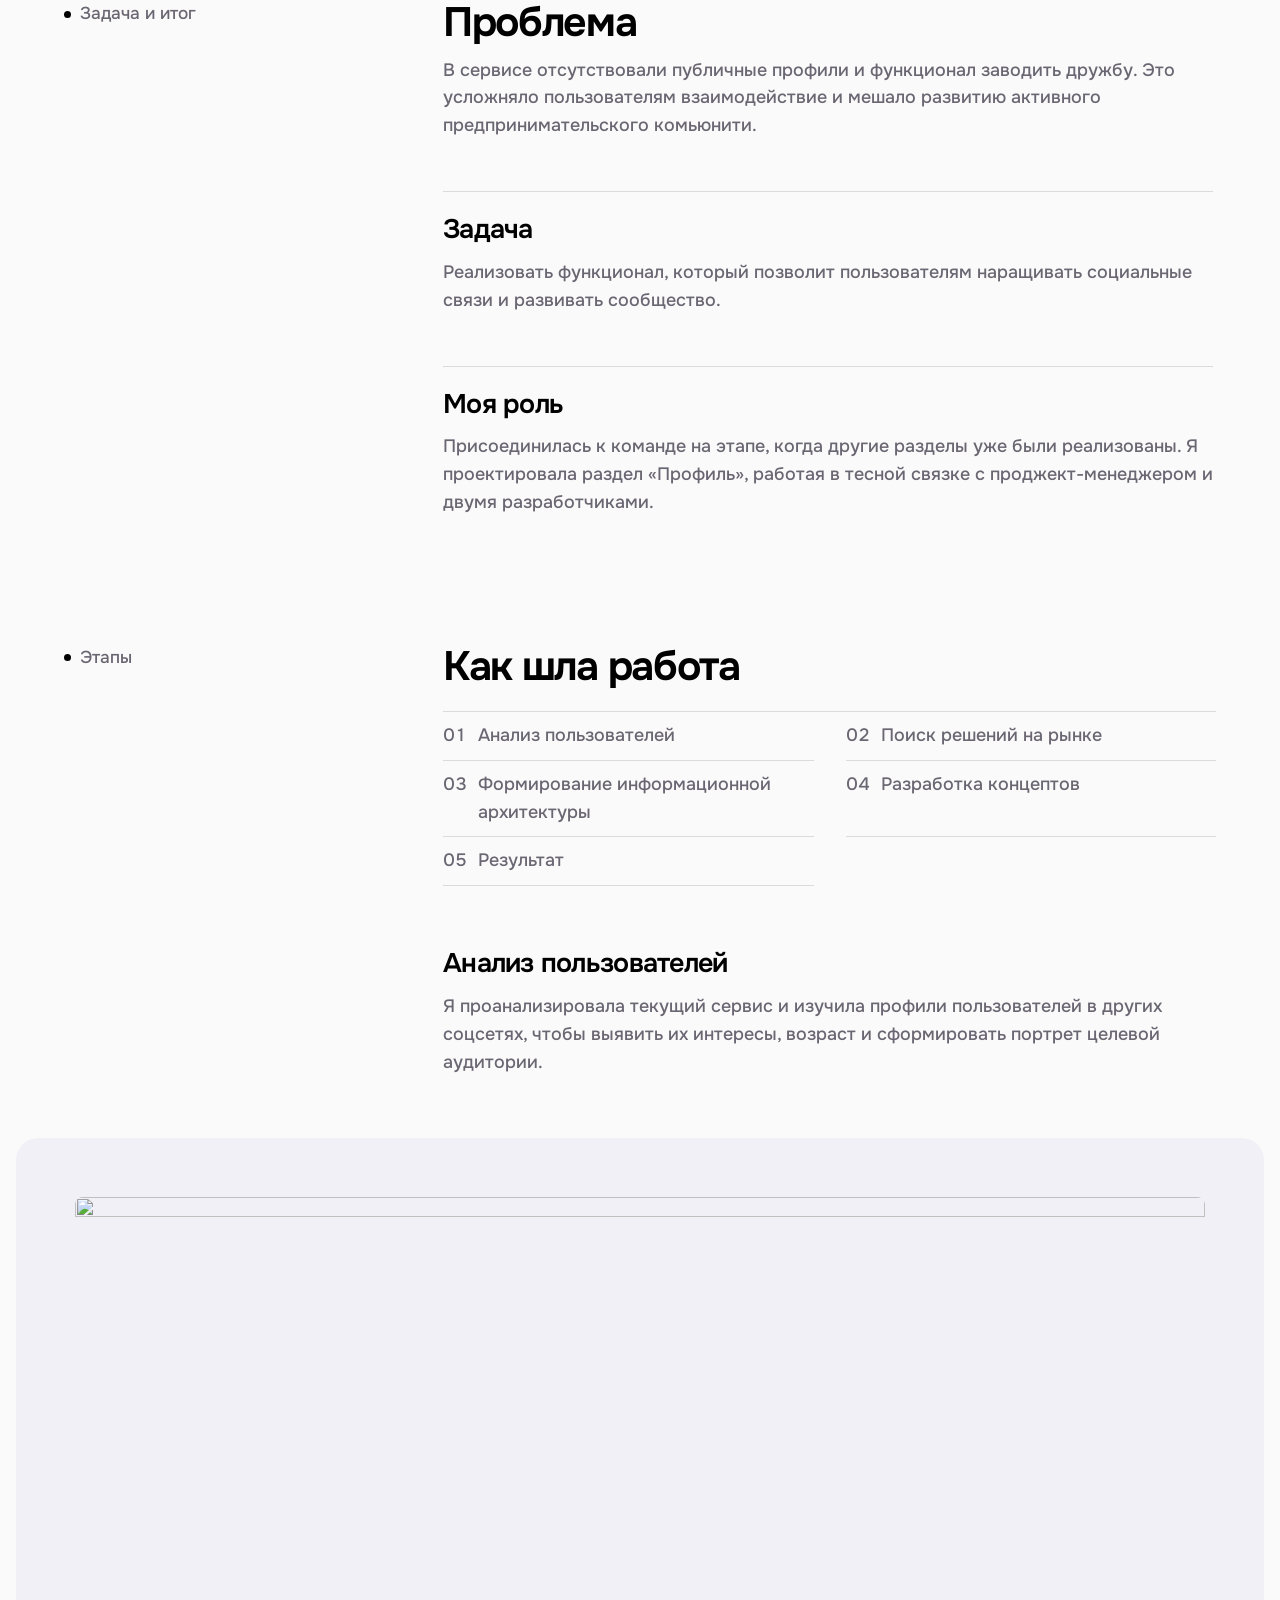
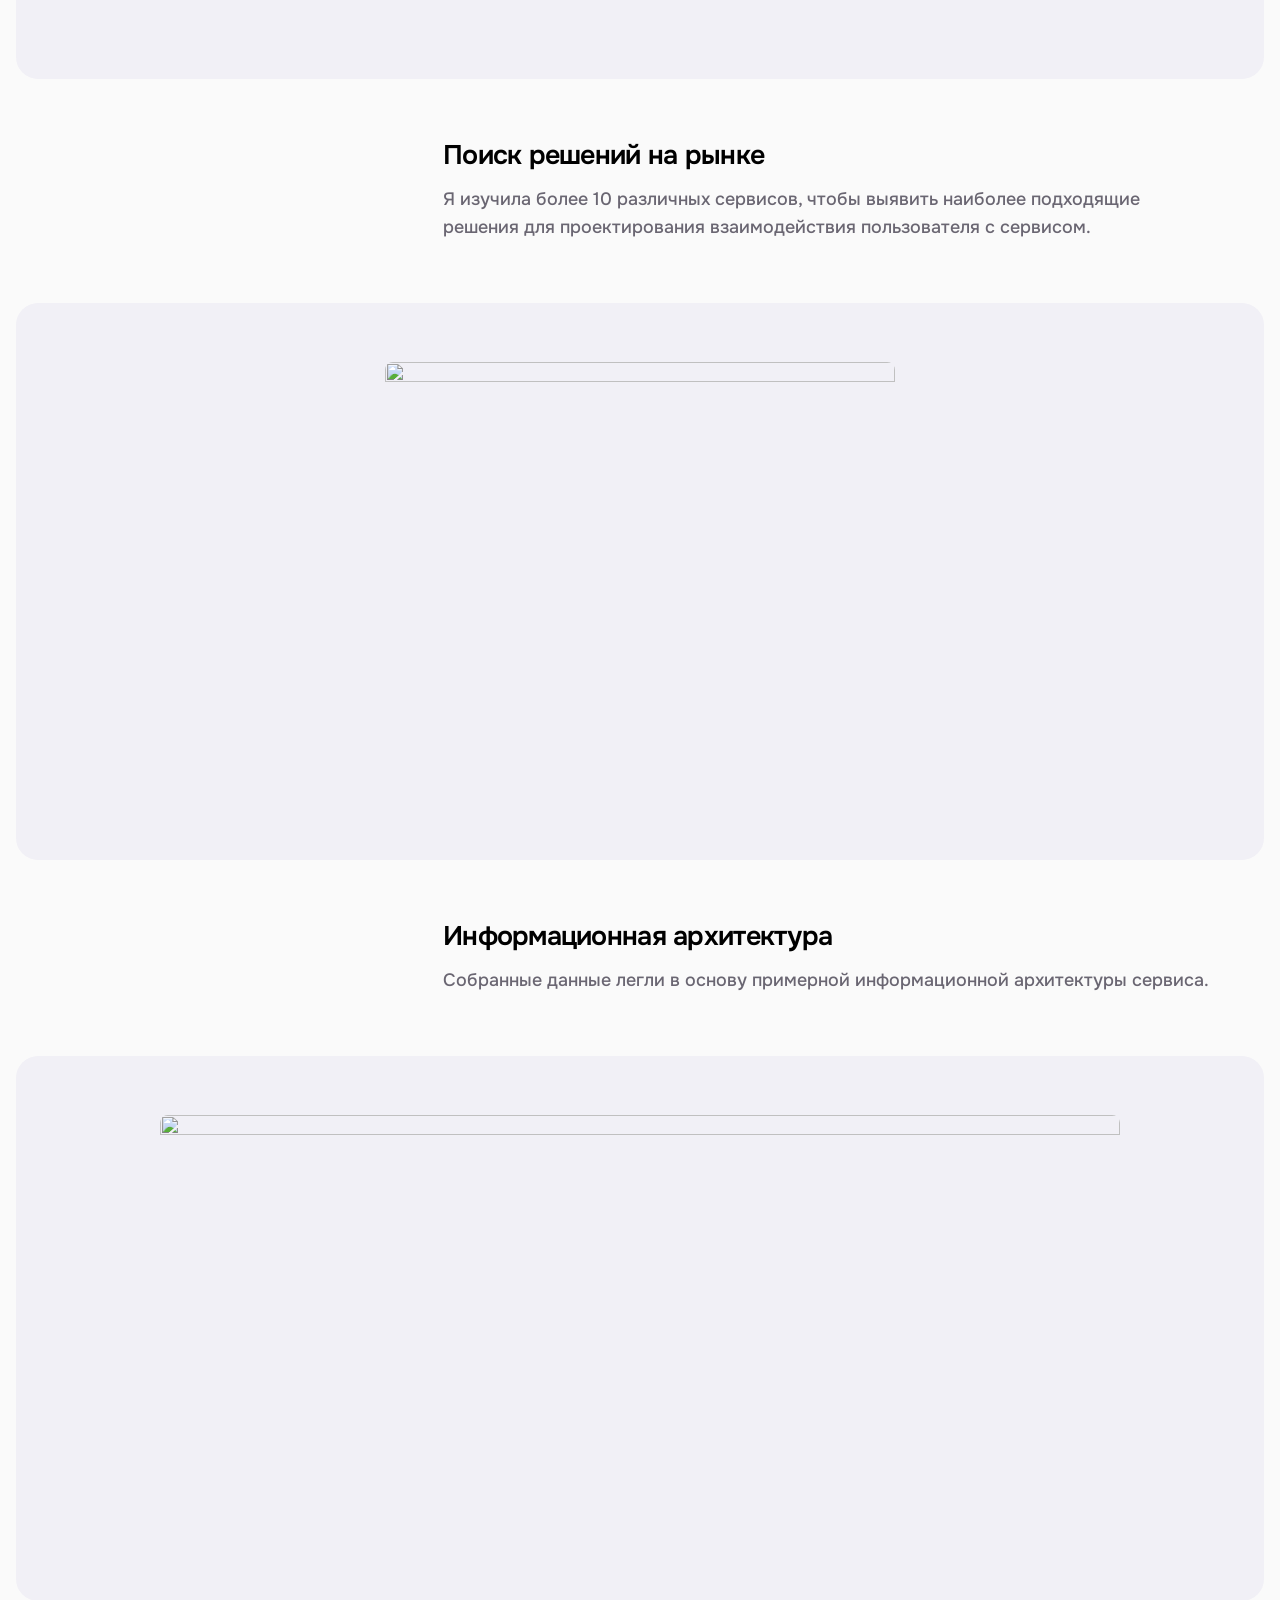
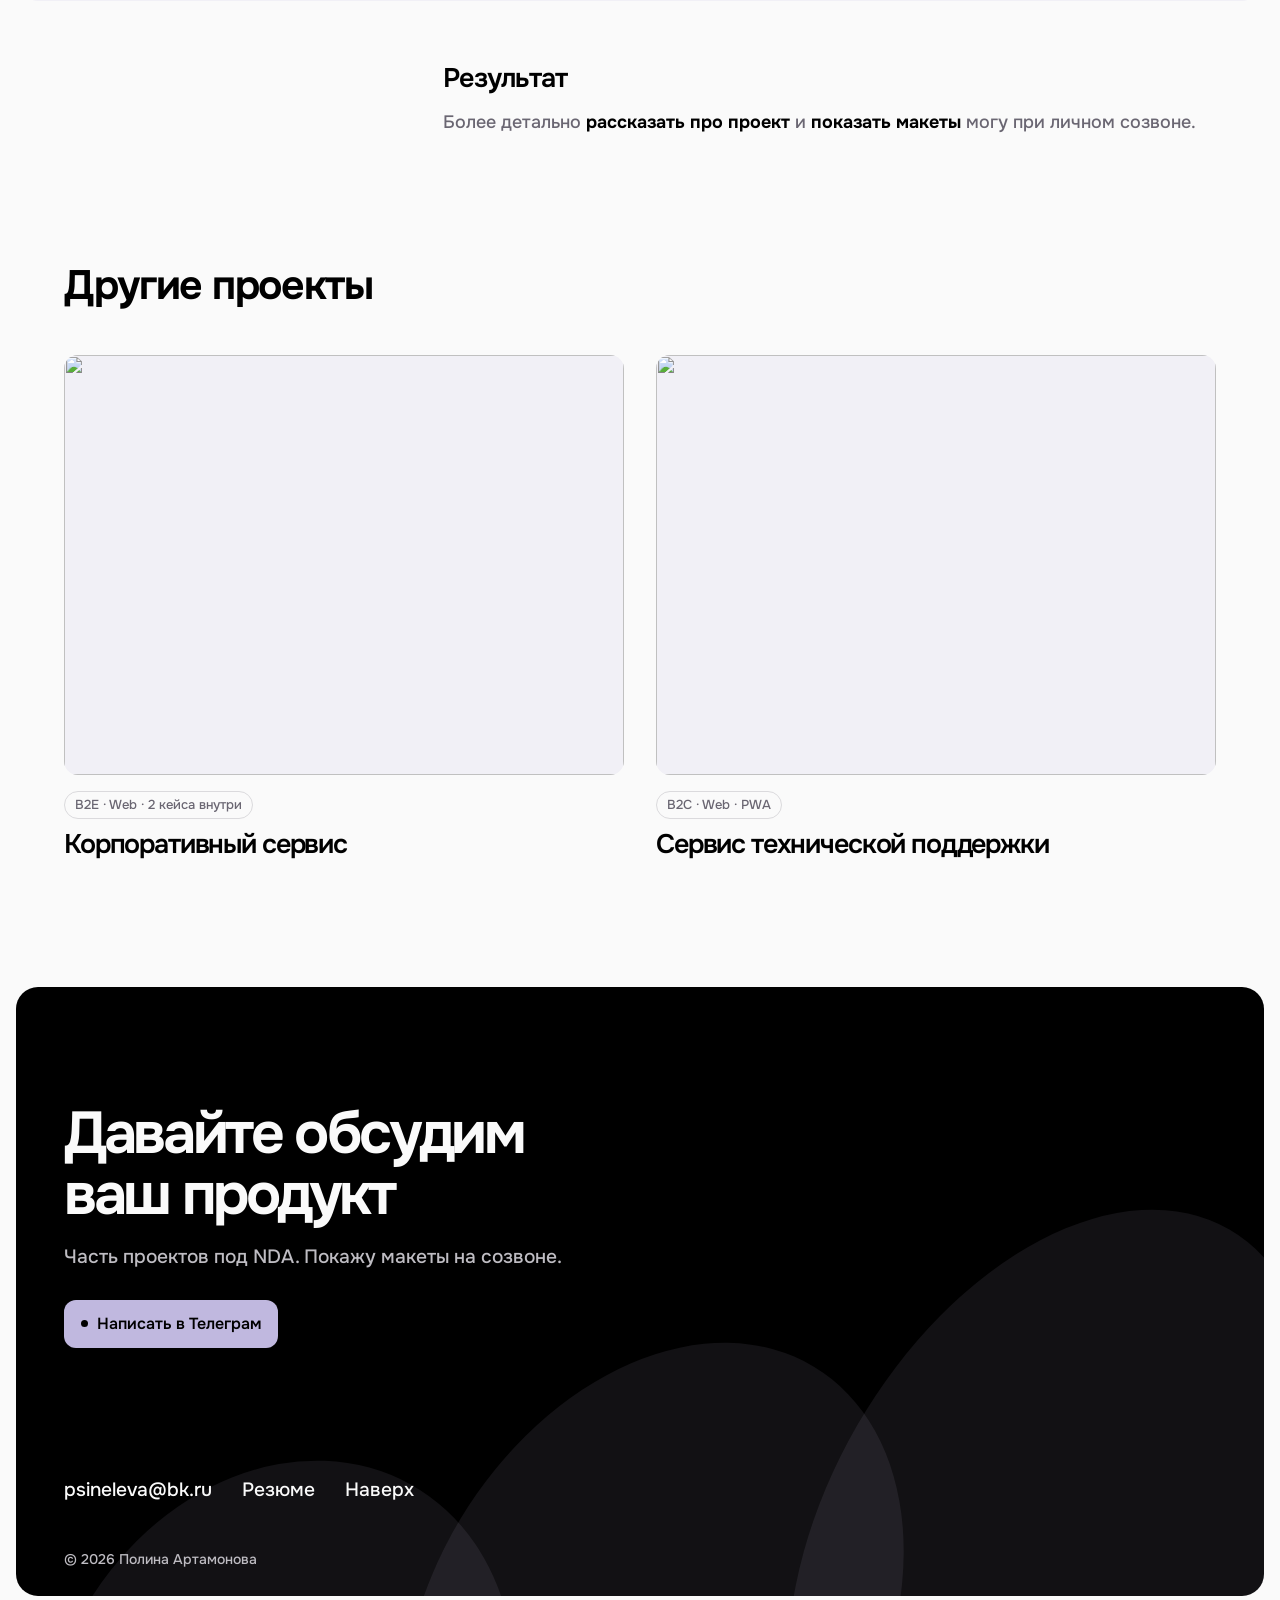
==== commit 07296cac: "Удалить кейс «Живой подарок» из портфолио" ====
--- a/case-biz.html
+++ b/case-biz.html
@@ -134,21 +134,21 @@
 
   <section class="shell case-section case-related" aria-labelledby="case-related-title">
     <h2 id="case-related-title" class="display case-section-title">Другие проекты</h2>
-    <div class="case-card-grid"><a href="case-gift.html" class="case-card">
-    <div class="case-card-image">
-      <img src="assets/gift.webp" width="1800" height="1080" alt="" loading="lazy" decoding="async" />
-      <span class="case-card-action" aria-hidden="true">Смотреть кейс</span>
-    </div>
-    <p class="project-meta">B2C · Web · Прототип</p>
-    <h3 class="project-title">Живой подарок</h3>
-  </a>
-<a href="case-corp.html" class="case-card">
+    <div class="case-card-grid"><a href="case-corp.html" class="case-card">
     <div class="case-card-image">
       <img src="assets/corp.webp" width="2880" height="1728" alt="" loading="lazy" decoding="async" />
       <span class="case-card-action" aria-hidden="true">Смотреть кейс</span>
     </div>
     <p class="project-meta">B2E · Web · 2 кейса внутри</p>
     <h3 class="project-title">Корпоративный сервис</h3>
+  </a>
+<a href="case-support.html" class="case-card">
+    <div class="case-card-image">
+      <img src="assets/support.webp" width="2000" height="1200" alt="" loading="lazy" decoding="async" />
+      <span class="case-card-action" aria-hidden="true">Смотреть кейс</span>
+    </div>
+    <p class="project-meta">B2C · Web · PWA</p>
+    <h3 class="project-title">Сервис технической поддержки</h3>
   </a></div>
   </section>
   </main>
--- a/css/site.css
+++ b/css/site.css
@@ -72,10 +72,11 @@
 .lead-panel { margin-top: var(--edge); overflow: hidden; }
 .hero { position: relative; isolation: isolate; display: grid; align-content: center; min-height: calc(100svh - 2 * var(--edge)); padding: 102px 17px 110px; overflow: hidden; background: var(--accent); }
 .hero-copy { width: min(100%, 1100px); margin-inline: auto; }
+.hero-portrait { display: block; width: clamp(76px, 8vw, 116px); height: auto; aspect-ratio: 1; object-fit: cover; object-position: center 32%; border-radius: 50%; margin-bottom: clamp(12px, 1.5vw, 20px); }
 .hero-intro { display: inline-block; padding: 5px 12px; margin-bottom: 14px; border: 1px solid var(--ink); border-radius: 999px; font-size: .875rem; line-height: 1.4; }
-.hero-title { font-size: clamp(2.15rem, 11.9vw, 5.3rem); font-weight: 800; letter-spacing: -.055em; line-height: .99; }
+.hero-wave { display: inline-block; width: 1.23em; height: 1.23em; margin-inline: .25em .1em; vertical-align: -.26em; transform-origin: 55% 80%; }
+.hero-title { font-size: clamp(1.9rem, 9.8vw, 5.3rem); font-weight: 800; letter-spacing: -.055em; line-height: .99; }
 .hero-title > span { display: block; }
-.hero-lead { max-width: 48ch; margin-top: 26px; color: var(--muted-on-accent); font-size: clamp(1rem, 1.45vw, 1.3rem); line-height: 1.4; }
 .hero-actions { position: absolute; z-index: 1; inset: auto 17px 22px; display: flex; justify-content: space-between; gap: 8px; flex-wrap: wrap; }
 .motif { position: absolute; z-index: -1; inset: 0; overflow: clip; pointer-events: none; }
 .motif i { position: absolute; display: block; width: 36%; height: 90%; left: 3%; bottom: -66%; transform: rotate(29deg); border-radius: 50%; background: color-mix(in srgb, var(--paper) 33%, transparent); }
@@ -84,13 +85,20 @@
 .motion-ready .hero-title > span { animation: hero-in .9s var(--ease) both; }
 .motion-ready .hero-title > span + span { animation-delay: .085s; }
 .motion-ready .hero .motif { animation: motif-in 1.35s var(--ease) both; }
+@media (prefers-reduced-motion: no-preference) {
+  .motion-ready .hero-intro.in .hero-wave { animation: greeting-wave .85s ease-in-out .32s forwards; }
+}
+@keyframes greeting-wave {
+  0%, 100% { transform: none; }
+  20%, 54% { transform: rotate(17deg); }
+  37%, 71% { transform: rotate(-12deg); }
+}
 @keyframes hero-in { from { opacity: 0; transform: translateY(.27em); } to { opacity: 1; transform: none; } }
 @keyframes motif-in { from { opacity: .25; transform: translateY(6%); } to { opacity: 1; transform: none; } }
 
 .about { padding-block: clamp(72px, 14vw, 196px) clamp(76px, 13vw, 180px); }
-.about-aside img { width: min(100%, 170px); aspect-ratio: 4 / 5; margin-top: 26px; object-fit: cover; object-position: center 35%; border-radius: 12px; }
 .about-copy .section-title { font-size: clamp(2.8rem, 5vw, 4.75rem); max-width: 13ch; }
-.about-copy p { margin-top: 24px; color: var(--muted-light); font-size: clamp(1.1rem, 1.6vw, 1.375rem); }
+.about-copy p { max-width: 48ch; margin-top: 24px; color: var(--muted-light); font-size: clamp(1.1rem, 1.6vw, 1.375rem); }
 .about-links { display: grid; justify-items: start; gap: 14px; margin-top: clamp(35px, 5vw, 74px); font-size: clamp(1.2rem, 2vw, 1.75rem); letter-spacing: -.045em; }
 .about-links a, .footer-links a { transition: color .25s, transform .3s var(--ease); }
 .about-links a:hover, .footer-links a:hover { color: var(--accent); transform: translateX(4px); }
@@ -149,7 +157,7 @@
 @media (min-width: 650px) {
   .hero { text-align: center; padding-inline: 40px; }
   .hero-title { font-size: clamp(4rem, 7.05vw, 7.9rem); }
-  .hero-lead { margin: 40px auto 0; max-width: 610px; }
+  .hero-portrait { margin-inline: auto; }
   .hero-actions { inset-inline: 32px; inset-block-end: 30px; }
   .split-section { grid-template-columns: minmax(170px, 1fr) minmax(0, 2.1fr); gap: clamp(32px, 5vw, 75px); }
   .about .split-section { grid-template-columns: minmax(185px, 1fr) minmax(0, 1.75fr); }
@@ -161,8 +169,6 @@
   .project-grid > .project:nth-child(4) { grid-column: span 5; }
   .project-grid > .project:nth-child(1) img, .project-grid > .project:nth-child(4) img { aspect-ratio: 4 / 5; }
   .project-grid > .project:nth-child(2) img, .project-grid > .project:nth-child(3) img { aspect-ratio: 4 / 3; }
-  .project-grid > .project-featured { grid-column: 1 / -1; }
-  .project-featured { grid-template-columns: minmax(0, 1.55fr) minmax(0, 1fr); align-items: center; gap: clamp(24px, 4vw, 56px); }
 }
 
 @media (min-width: 820px) {
@@ -179,8 +185,8 @@
 
 @media (max-width: 380px) {
   .hero { padding-inline: 14px; }
+  .hero-intro { padding-inline: 8px; }
   .hero-actions { inset-inline: 14px; }
-  .about-aside img { width: 122px; }
 }
 
 @media (prefers-reduced-motion: reduce) {
